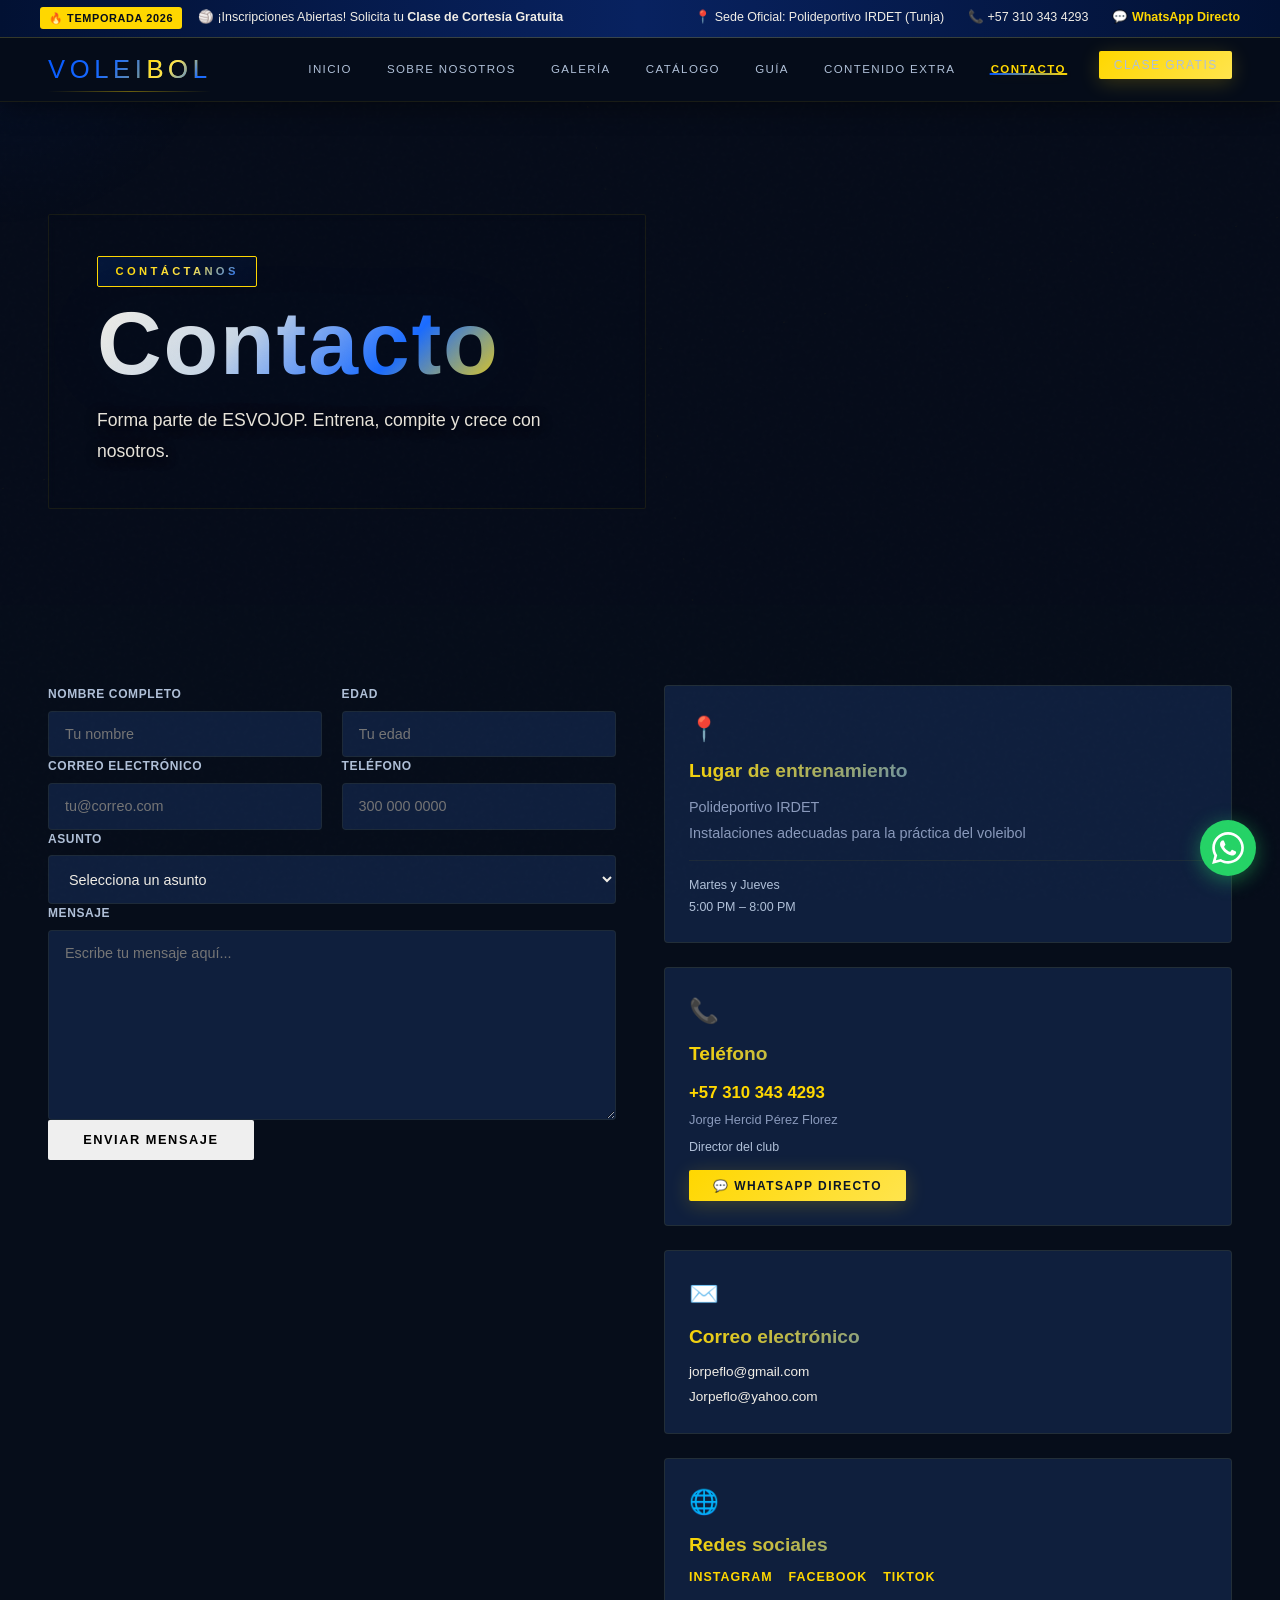
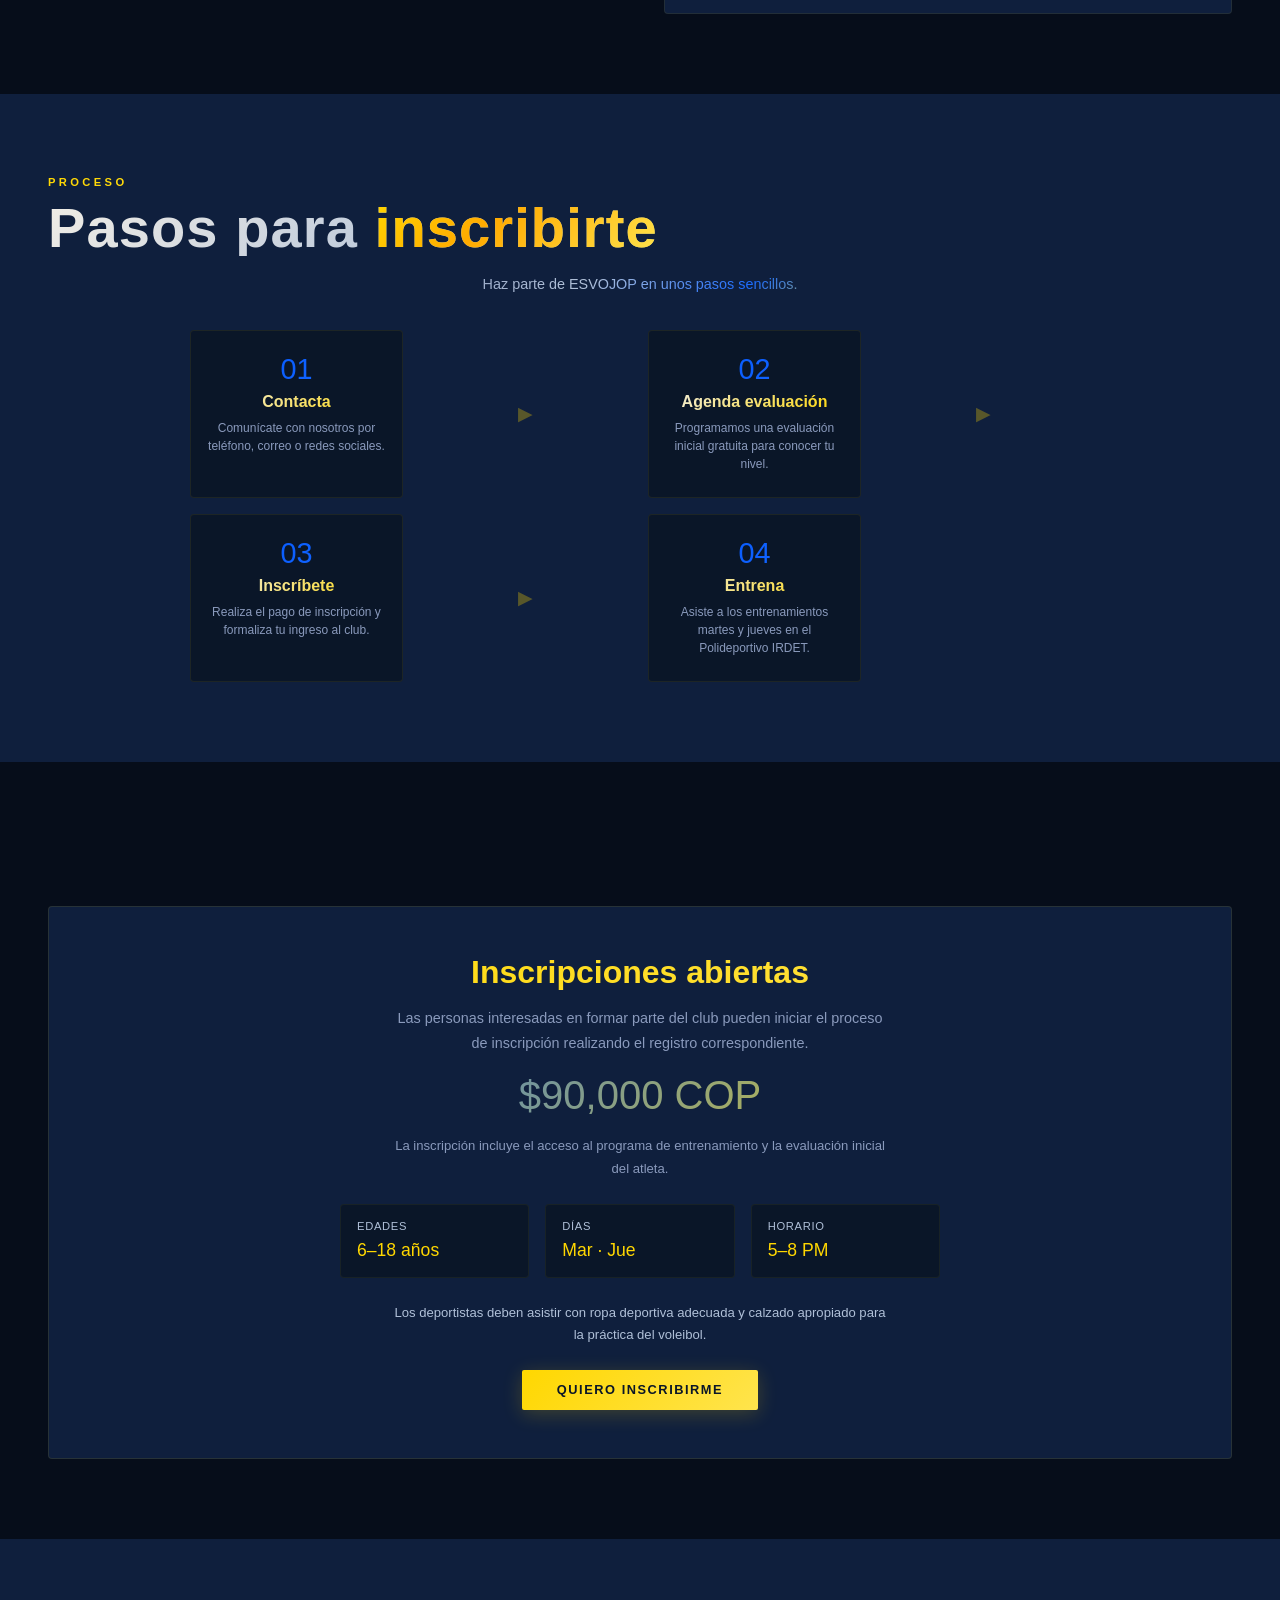
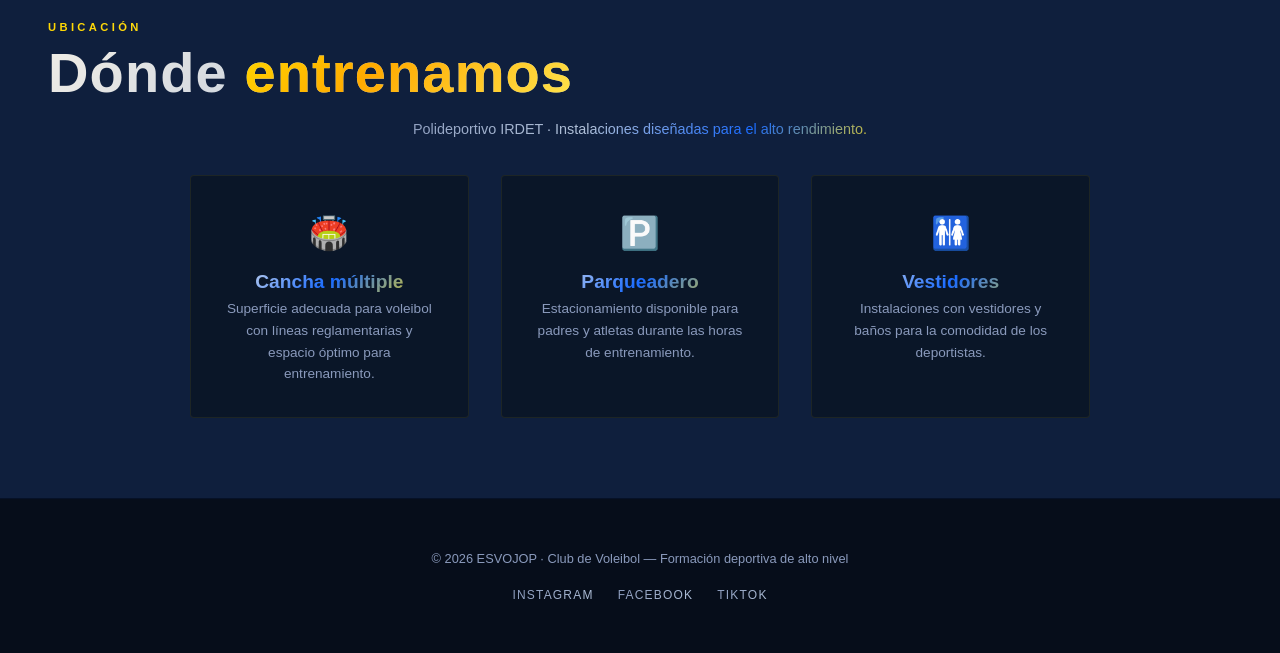
==== contacto.html @ 52ab551f "feat: Certificacion Oficial de Produccion MVP 1.0 - Rediseño Elite y Blindaje de Seguridad" ====
<!DOCTYPE html>
<html lang="es">
<head>
  <meta charset="UTF-8">
  <meta name="viewport" content="width=device-width, initial-scale=1.0">
  <title>Inscripciones y Contacto · ESVOJOP Club de Voleibol</title>
  <meta name="description" content="Inscríbete en el Club ESVOJOP. Entrenamientos martes y jueves en el Polideportivo IRDET de Tunja. Horarios, tarifas y contacto directo.">
  <meta property="og:title" content="Inscripciones y Contacto · ESVOJOP Voleibol">
  <meta property="og:description" content="Inscripción formativa de voleibol en Tunja. Comunícate al +57 310 343 4293 o envía tu mensaje.">
  <meta property="og:type" content="website">
  <link rel="icon" type="image/svg+xml" href="img/balon.svg">
  <link rel="preconnect" href="https://fonts.googleapis.com">
  <link rel="preconnect" href="https://fonts.gstatic.com" crossorigin>
  <link href="https://fonts.googleapis.com/css2?family=Bebas+Neue&family=Manrope:wght@400;600;700&display=swap" rel="stylesheet">
  <link rel="stylesheet" href="css/style.css">
  <meta http-equiv="Content-Security-Policy" content="default-src 'self'; script-src 'self' 'unsafe-inline'; style-src 'self' 'unsafe-inline' https://fonts.googleapis.com; font-src 'self' https://fonts.gstatic.com; img-src 'self' data:; connect-src 'self' https://formsubmit.co; frame-ancestors 'none'; form-action 'self' https://formsubmit.co">
  <meta name="referrer" content="strict-origin-when-cross-origin">
</head>
<body>

<div id="cursor"></div>

<!-- Top Announcement Bar & Navigation Header -->
<header class="site-header">
  <div class="top-bar">
    <div class="tb-left">
      <span class="tb-badge">🔥 Temporada 2026</span>
      <span>🏐 ¡Inscripciones Abiertas! Solicita tu <strong>Clase de Cortesía Gratuita</strong></span>
    </div>
    <div class="tb-right">
      <span>📍 Sede Oficial: Polideportivo IRDET (Tunja)</span>
      <span>📞 <a href="tel:+573103434293">+57 310 343 4293</a></span>
      <a href="https://wa.me/573103434293?text=Hola%20Profesor%20Jorge%2C%20quisiera%20solicitar%20una%20Clase%20de%20Cortes%C3%ADa%20Gratuita%20en%20ESVOJOP" target="_blank" rel="noopener noreferrer" style="color:var(--yellow);font-weight:700;">💬 WhatsApp Directo</a>
    </div>
  </div>

  <nav>
    <div class="logo">VOLEI<span>BOL</span></div>
    <button class="hamburger" aria-label="Menú" aria-expanded="false">
      <span></span><span></span><span></span>
    </button>
    <ul class="nav-links">
      <li><a href="index.html">Inicio</a></li>
      <li><a href="sobre-nosotros.html">Sobre Nosotros</a></li>
      <li><a href="galeria.html">Galería</a></li>
      <li><a href="tienda.html">Catálogo</a></li>
      <li><a href="guia.html">Guía</a></li>
      <li><a href="contenido-extra.html">Contenido Extra</a></li>
      <li><a href="contacto.html" class="active">Contacto</a></li>
      <li><a href="#form-contacto" class="btn btn-secondary btn-sm" style="margin-left:1rem;padding:0.4rem 0.9rem;font-size:0.75rem;height:auto;line-height:1.2;">Clase Gratis</a></li>
    </ul>
  </nav>
</header>

<main>
  <div class="page-header" style="background:url('img/fotos/imagines/WhatsApp%20Image%202026-04-10%20at%206.04.24%20PM.jpeg') center/cover no-repeat;text-align:left;padding-bottom:6rem;">
    <div class="page-header-overlay"></div>
    <div class="bg-lines"></div>
    <div style="position:relative;z-index:2;display:inline-block;padding:2.5rem 3rem;border:1px solid rgba(255,215,0,0.08);border-radius:2px;max-width:650px;background:rgba(6,13,26,0.3);backdrop-filter:blur(4px);">
      <div class="page-tag reveal" style="margin-left:0;border-color:var(--yellow);"><span class="txt">Contáctanos</span></div>
      <h1 class="page-title reveal" style="text-align:left;font-size:clamp(3.5rem,7vw,6rem);"><span>Contacto</span></h1>
      <p class="page-desc reveal" style="text-align:left;margin-left:0;max-width:500px;font-size:1.1rem;color:#e8e4db;-webkit-text-fill-color:#e8e4db;background:none;text-shadow:0 2px 12px rgba(0,0,0,0.6);">Forma parte de ESVOJOP. Entrena, compite y crece con nosotros.</p>
    </div>
  </div>

  <!-- Contacto directo -->
  <section>
    <div class="container">
      <div class="contact-grid">
        <div class="reveal">
          <form action="https://formsubmit.co/avimateo2@gmail.com" method="POST" id="form-contacto">
            <input type="text" name="_honey" style="display:none" tabindex="-1" autocomplete="off">
            <input type="hidden" name="_subject" value="Nuevo mensaje desde sitio web ESVOJOP">
            <div class="form-row">
              <div class="form-group">
                <label for="nombre">Nombre completo</label>
                <input type="text" name="name" id="nombre" class="form-control" placeholder="Tu nombre" required>
              </div>
              <div class="form-group">
                <label for="edad">Edad</label>
                <input type="number" name="age" id="edad" class="form-control" placeholder="Tu edad" min="5" max="99">
              </div>
            </div>
            <div class="form-row">
              <div class="form-group">
                <label for="email">Correo electrónico</label>
                <input type="email" name="email" id="email" class="form-control" placeholder="tu@correo.com" required>
              </div>
              <div class="form-group">
                <label for="telefono">Teléfono</label>
                <input type="tel" name="phone" id="telefono" class="form-control" placeholder="300 000 0000">
              </div>
            </div>
            <div class="form-group">
              <label for="asunto">Asunto</label>
              <select name="subject" id="asunto" class="form-control">
                <option value="">Selecciona un asunto</option>
                <option value="inscripcion">Inscripción al club</option>
                <option value="informacion">Información general</option>
                <option value="horarios">Horarios y entrenamientos</option>
                <option value="eventos">Eventos y torneos</option>
                <option value="otro">Otro</option>
              </select>
            </div>
            <div class="form-group">
              <label for="mensaje">Mensaje</label>
              <textarea name="message" id="mensaje" class="form-control" placeholder="Escribe tu mensaje aquí..." rows="10" required></textarea>
            </div>
            <button type="submit" class="btn btn-lg btn-dark btn-block">Enviar Mensaje</button>
          </form>
        </div>
        <div class="contact-info reveal">
          <div class="contact-card">
            <span class="icon">📍</span>
            <h4>Lugar de entrenamiento</h4>
            <p>Polideportivo IRDET<br>Instalaciones adecuadas para la práctica del voleibol</p>
            <div style="margin-top:0.8rem;padding-top:0.8rem;border-top:1px solid rgba(255,215,0,0.06);">
              <p style="font-size:0.78rem;color:var(--gray-light);">Martes y Jueves<br>5:00 PM – 8:00 PM</p>
            </div>
          </div>
          <div class="contact-card">
            <span class="icon">📞</span>
            <h4>Teléfono</h4>
            <p style="font-size:1.05rem;font-weight:700;"><a href="tel:+573103434293" style="color:var(--yellow);text-decoration:none;">+57 310 343 4293</a></p>
            <p style="font-size:0.8rem;">Jorge Hercid Pérez Florez</p>
            <p style="font-size:0.78rem;color:var(--gray-light);margin-top:0.3rem;">Director del club</p>
            <a href="https://wa.me/573103434293?text=Hola%20Profesor%20Jorge%2C%20quisiera%20informaci%C3%B3n%20sobre%20las%20inscripciones%20en%20ESVOJOP" target="_blank" rel="noopener noreferrer" class="btn btn-sm btn-secondary" style="margin-top:0.75rem;display:inline-flex;align-items:center;gap:0.4rem;font-size:0.75rem;">💬 WhatsApp Directo</a>
          </div>
          <div class="contact-card">
            <span class="icon">✉️</span>
            <h4>Correo electrónico</h4>
            <p style="font-size:0.85rem;"><a href="mailto:jorpeflo@gmail.com" style="color:var(--white);text-decoration:none;">jorpeflo@gmail.com</a></p>
            <p style="font-size:0.85rem;"><a href="mailto:Jorpeflo@yahoo.com" style="color:var(--white);text-decoration:none;">Jorpeflo@yahoo.com</a></p>
          </div>
          <div class="contact-card">
            <span class="icon">🌐</span>
            <h4>Redes sociales</h4>
            <div style="display:flex;gap:1rem;margin-top:0.5rem;flex-wrap:wrap;">
            <a href="https://wa.me/573103434293?text=Hola%2C%20quisiera%20el%20enlace%20al%20Instagram%20oficial%20de%20ESVOJOP" target="_blank" rel="noopener noreferrer" class="soc-link">Instagram</a>
            <a href="https://wa.me/573103434293?text=Hola%2C%20quisiera%20el%20enlace%20al%20Facebook%20oficial%20de%20ESVOJOP" target="_blank" rel="noopener noreferrer" class="soc-link">Facebook</a>
            <a href="https://wa.me/573103434293?text=Hola%2C%20quisiera%20el%20enlace%20al%20TikTok%20oficial%20de%20ESVOJOP" target="_blank" rel="noopener noreferrer" class="soc-link">TikTok</a>
            </div>
          </div>
        </div>
      </div>
    </div>
  </section>

  <!-- Cómo inscribirse -->
  <section class="surface-section">
    <div class="container">
      <div class="section-label reveal">Proceso</div>
      <h2 class="section-title reveal">Pasos para <span>inscribirte</span></h2>
      <p class="levels-desc reveal" style="text-align:center;margin:0 auto 0.5rem;">Haz parte de ESVOJOP en unos pasos sencillos.</p>
      <div class="steps-grid reveal">
        <div class="step-card">
          <div class="s-num">01</div>
          <h4>Contacta</h4>
          <p>Comunícate con nosotros por teléfono, correo o redes sociales.</p>
        </div>
        <div class="step-arrow">▶</div>
        <div class="step-card">
          <div class="s-num">02</div>
          <h4>Agenda evaluación</h4>
          <p>Programamos una evaluación inicial gratuita para conocer tu nivel.</p>
        </div>
        <div class="step-arrow">▶</div>
        <div class="step-card">
          <div class="s-num">03</div>
          <h4>Inscríbete</h4>
          <p>Realiza el pago de inscripción y formaliza tu ingreso al club.</p>
        </div>
        <div class="step-arrow">▶</div>
        <div class="step-card">
          <div class="s-num">04</div>
          <h4>Entrena</h4>
          <p>Asiste a los entrenamientos martes y jueves en el Polideportivo IRDET.</p>
        </div>
      </div>
    </div>
  </section>

  <!-- Inscripciones -->
  <section>
    <div class="container">
      <div class="inscripcion-box reveal">
        <h3>Inscripciones abiertas</h3>
        <p>Las personas interesadas en formar parte del club pueden iniciar el proceso de inscripción realizando el registro correspondiente.</p>
        <div class="price">$90,000 COP</div>
        <p style="font-size:0.82rem;">La inscripción incluye el acceso al programa de entrenamiento y la evaluación inicial del atleta.</p>
        <div style="display:grid;grid-template-columns:repeat(3,1fr);gap:1rem;max-width:600px;margin:1.5rem auto 0;text-align:left;">
          <div style="background:var(--bg-alt);padding:0.8rem 1rem;border-radius:var(--radius);border:1px solid rgba(255,215,0,0.06);">
            <div style="font-size:0.7rem;color:var(--gray-light);text-transform:uppercase;letter-spacing:0.06em;">Edades</div>
            <div style="font-family:var(--font-display);font-size:1.1rem;color:var(--yellow);">6–18 años</div>
          </div>
          <div style="background:var(--bg-alt);padding:0.8rem 1rem;border-radius:var(--radius);border:1px solid rgba(255,215,0,0.06);">
            <div style="font-size:0.7rem;color:var(--gray-light);text-transform:uppercase;letter-spacing:0.06em;">Días</div>
            <div style="font-family:var(--font-display);font-size:1.1rem;color:var(--yellow);">Mar · Jue</div>
          </div>
          <div style="background:var(--bg-alt);padding:0.8rem 1rem;border-radius:var(--radius);border:1px solid rgba(255,215,0,0.06);">
            <div style="font-size:0.7rem;color:var(--gray-light);text-transform:uppercase;letter-spacing:0.06em;">Horario</div>
            <div style="font-family:var(--font-display);font-size:1.1rem;color:var(--yellow);">5–8 PM</div>
          </div>
        </div>
        <p style="margin-top:1.5rem;font-size:0.82rem;color:var(--gray-light);">Los deportistas deben asistir con ropa deportiva adecuada y calzado apropiado para la práctica del voleibol.</p>
        <a href="#form-contacto" style="margin-top:1.5rem;" class="btn btn-secondary">Quiero inscribirme</a>
      </div>
    </div>
  </section>

  <!-- Ubicación -->
  <section class="surface-section">
    <div class="container">
      <div class="section-label reveal">Ubicación</div>
      <h2 class="section-title reveal">Dónde <span>entrenamos</span></h2>
      <p class="levels-desc reveal" style="text-align:center;margin:0 auto 2rem;">Polideportivo IRDET · Instalaciones diseñadas para el alto rendimiento.</p>
      <div class="grid-3 reveal" style="max-width:900px;margin:0 auto;">
        <div class="loc-card">
          <span class="loc-icon">🏟️</span>
          <h4>Cancha múltiple</h4>
          <p>Superficie adecuada para voleibol con líneas reglamentarias y espacio óptimo para entrenamiento.</p>
        </div>
        <div class="loc-card">
          <span class="loc-icon">🅿️</span>
          <h4>Parqueadero</h4>
          <p>Estacionamiento disponible para padres y atletas durante las horas de entrenamiento.</p>
        </div>
        <div class="loc-card">
          <span class="loc-icon">🚻</span>
          <h4>Vestidores</h4>
          <p>Instalaciones con vestidores y baños para la comodidad de los deportistas.</p>
        </div>
      </div>
    </div>
  </section>
</main>

<footer>
  <p>© 2026 ESVOJOP · Club de Voleibol &mdash; Formación deportiva de alto nivel</p>
  <div class="social">
    <a href="https://wa.me/573103434293?text=Hola%2C%20quisiera%20el%20enlace%20al%20Instagram%20oficial%20de%20ESVOJOP" target="_blank" rel="noopener noreferrer" aria-label="Instagram">Instagram</a>
    <a href="https://wa.me/573103434293?text=Hola%2C%20quisiera%20el%20enlace%20al%20Facebook%20oficial%20de%20ESVOJOP" target="_blank" rel="noopener noreferrer" aria-label="Facebook">Facebook</a>
    <a href="https://wa.me/573103434293?text=Hola%2C%20quisiera%20el%20enlace%20al%20TikTok%20oficial%20de%20ESVOJOP" target="_blank" rel="noopener noreferrer" aria-label="TikTok">TikTok</a>
  </div>
</footer>

<a href="https://wa.me/573103434293?text=Hola%20Profesor%20Jorge%2C%20quisiera%20informaci%C3%B3n%20sobre%20el%20Club%20ESVOJOP" class="btn-whatsapp-float" target="_blank" rel="noopener noreferrer" aria-label="Contactar por WhatsApp">
  <svg viewBox="0 0 24 24" aria-hidden="true"><path d="M.057 24l1.687-6.163c-1.041-1.804-1.588-3.849-1.587-5.946.003-6.556 5.338-11.891 11.893-11.891 3.181.001 6.167 1.24 8.413 3.488 2.245 2.248 3.481 5.236 3.48 8.414-.003 6.557-5.338 11.892-11.893 11.892-1.99-.001-3.951-.5-5.688-1.448l-6.305 1.654zm6.597-3.807c1.676.995 3.276 1.591 5.392 1.592 5.448 0 9.886-4.434 9.889-9.885.002-5.462-4.415-9.89-9.881-9.892-5.452 0-9.887 4.434-9.889 9.884-.001 2.225.651 3.891 1.746 5.634l-.999 3.648 3.742-.981zm11.387-5.464c-.074-.124-.272-.198-.57-.347-.297-.149-1.758-.868-2.031-.967-.272-.099-.47-.149-.669.149-.198.297-.768.967-.941 1.165-.173.198-.347.223-.644.074-.297-.149-1.255-.462-2.39-1.475-.883-.788-1.48-1.761-1.653-2.059-.173-.297-.018-.458.13-.606.134-.133.297-.347.446-.521.151-.172.2-.296.3-.495.099-.198.05-.372-.025-.521-.075-.148-.669-1.611-.916-2.206-.242-.579-.487-.501-.669-.51l-.57-.01c-.198 0-.52.074-.792.372s-1.04 1.016-1.04 2.479 1.065 2.876 1.213 3.074c.149.198 2.095 3.2 5.076 4.487.709.306 1.263.489 1.694.626.712.226 1.36.194 1.872.118.571-.085 1.758-.719 2.006-1.413.248-.695.248-1.29.173-1.414z"/></svg>
</a>

<script src="js/main.js"></script>
<script src="js/modules/contacto.js"></script>
</body>
</html>
---- css/style.css ----
/* ═══════════════════════════════════════════
   VOLEIBOL · PASIÓN EN LA RED
   Style - Blue & Yellow
   ═══════════════════════════════════════════ */

/* ── Reset & Variables ── */
*, *::before, *::after { margin: 0; padding: 0; box-sizing: border-box; }

:root {
  --bg: #060d1a;
  --bg-alt: #0a1628;
  --surface: #0f1f3d;
  --surface-2: #142952;
  --blue: #0055ff;
  --blue-dark: #0033aa;
  --blue-glow: rgba(0, 85, 255, 0.15);
  --blue-bright: #1a6bff;
  --yellow: #ffd700;
  --yellow-bright: #ffe44d;
  --yellow-glow: rgba(255, 215, 0, 0.2);
  --white: #f0ede6;
  --gray: #8a9abc;
  --gray-light: #b0c0d8;
  --font-display: 'Bebas Neue', sans-serif;
  --font-body: 'Manrope', sans-serif;
  --radius: 4px;
  --transition: 0.3s ease;
}

html { scroll-behavior: smooth; }

img { max-width: 100%; height: auto; display: block; }

body {
  font-family: var(--font-body);
  background: var(--bg);
  color: var(--white);
  overflow-x: hidden;
  line-height: 1.6;
  min-height: 100vh;
  display: flex;
  flex-direction: column;
  font-size: 1.1rem;
}

p { line-height: 1.8; color: var(--gray); }

/* ── Text Blend Utilities ── */
.txt-gradient-blue-yellow {
  background: linear-gradient(135deg, var(--blue-bright), #3a8bff 30%, var(--yellow) 70%, var(--yellow-bright));
  -webkit-background-clip: text;
  -webkit-text-fill-color: transparent;
  background-clip: text;
}

.txt-gradient-yellow-blue {
  background: linear-gradient(135deg, var(--yellow), var(--yellow-bright) 30%, var(--blue-bright) 70%, var(--blue));
  -webkit-background-clip: text;
  -webkit-text-fill-color: transparent;
  background-clip: text;
}

.txt-gradient-blue {
  background: linear-gradient(135deg, var(--blue), var(--blue-bright));
  -webkit-background-clip: text;
  -webkit-text-fill-color: transparent;
  background-clip: text;
}

.txt-gradient-yellow {
  background: linear-gradient(135deg, var(--yellow), var(--yellow-bright));
  -webkit-background-clip: text;
  -webkit-text-fill-color: transparent;
  background-clip: text;
}

.txt-glow-yellow {
  text-shadow: 0 0 20px rgba(255, 215, 0, 0.15), 0 0 40px rgba(255, 215, 0, 0.05);
}

.txt-glow-blue {
  text-shadow: 0 0 20px rgba(0, 85, 255, 0.15), 0 0 40px rgba(0, 85, 255, 0.05);
}

.txt-blend {
  mix-blend-mode: difference;
}

::selection {
  background: var(--yellow);
  color: var(--bg);
}

/* ── Grain Texture ── */
body::before {
  content: '';
  position: fixed; inset: 0; z-index: 999;
  pointer-events: none;
  opacity: 0.025;
  background-image: url("data:image/svg+xml,%3Csvg viewBox='0 0 256 256' xmlns='http://www.w3.org/2000/svg'%3E%3Cfilter id='n'%3E%3CfeTurbulence type='fractalNoise' baseFrequency='.8' numOctaves='5' stitchTiles='stitch'/%3E%3C/filter%3E%3Crect width='100%25' height='100%25' filter='url(%23n)' opacity='.5'/%3E%3C/svg%3E");
}

/* ── Cursor Glow ── */
#cursor {
  position: fixed; pointer-events: none; z-index: 998;
  width: 500px; height: 500px; border-radius: 50%;
  background: radial-gradient(circle, rgba(0, 85, 255, 0.06) 0%, transparent 65%);
  transform: translate(-50%, -50%);
  transition: left 0.08s ease, top 0.08s ease;
}

@media (max-width: 768px) {
  #cursor { display: none; }
}

/* ── Site Header & Navigation ── */
.site-header {
  position: sticky; top: 0; left: 0; right: 0; z-index: 1000;
  box-shadow: 0 4px 25px rgba(0, 0, 0, 0.45);
}

nav {
  position: relative;
  padding: 0 3rem;
  display: flex; justify-content: space-between; align-items: center;
  background: rgba(6, 13, 26, 0.96);
  backdrop-filter: blur(16px);
  border-bottom: 1px solid rgba(255, 215, 0, 0.08);
  height: 64px;
}

nav .logo {
  font-family: var(--font-display);
  font-size: 1.6rem; letter-spacing: 0.18em;
  background: linear-gradient(135deg, var(--blue), var(--blue-bright) 25%, var(--yellow) 65%, var(--yellow-bright));
  background-size: 150% 150%;
  -webkit-background-clip: text;
  -webkit-text-fill-color: transparent;
  background-clip: text;
  animation: logoShimmer 4s ease-in-out infinite;
  position: relative;
}

nav .logo::after {
  content: '';
  position: absolute; bottom: -2px; left: 0; right: 0;
  height: 1px;
  background: linear-gradient(90deg, transparent, var(--yellow), transparent);
  opacity: 0.4;
}

nav .logo span {
  background: linear-gradient(135deg, var(--yellow), var(--yellow-bright) 40%, var(--blue-bright) 80%);
  -webkit-background-clip: text;
  -webkit-text-fill-color: transparent;
  background-clip: text;
}

@keyframes logoShimmer {
  0%, 100% { background-position: 0% 50%; }
  50% { background-position: 100% 50%; }
}

nav .nav-links {
  display: flex; gap: 0; list-style: none; align-items: center;
  height: 100%;
}

nav .nav-links a {
  color: var(--gray-light); text-decoration: none; font-size: 0.72rem;
  font-weight: 500; letter-spacing: 0.12em; text-transform: uppercase;
  padding: 0 1.1rem; height: 64px; line-height: 64px;
  transition: all 0.25s ease; position: relative;
}

nav .nav-links a::before {
  content: '';
  position: absolute; bottom: 0; left: 50%; transform: translateX(-50%);
  width: 0; height: 2px;
  background: linear-gradient(90deg, var(--blue), var(--yellow));
  transition: width 0.3s ease;
  border-radius: 1px;
  box-shadow: 0 0 12px rgba(255, 215, 0, 0.1);
}

nav .nav-links a::after {
  content: '';
  position: absolute; inset: 0.5rem 0.5rem; border-radius: var(--radius);
  opacity: 0; transition: opacity 0.25s ease; z-index: -1;
}

nav .nav-links a:hover {
  color: var(--white);
}

nav .nav-links a:hover::before {
  width: 60%;
}

nav .nav-links a:hover::after {
  background: rgba(255, 255, 255, 0.03);
  opacity: 1;
}

nav .nav-links a.active {
  color: var(--yellow);
  font-weight: 600;
}

nav .nav-links a.active::before {
  width: 70%;
}

nav .nav-links a.active::after {
  background: rgba(255, 215, 0, 0.03);
  opacity: 1;
}

/* ── Hamburger ── */
.hamburger {
  display: none; flex-direction: column; gap: 5px;
  cursor: pointer; background: none; border: none; padding: 4px;
}

.hamburger span {
  display: block; width: 24px; height: 2px;
  background: var(--white); transition: all var(--transition);
  border-radius: 1px;
}

.hamburger.open span:nth-child(1) { transform: translateY(7px) rotate(45deg); background: var(--yellow); }
.hamburger.open span:nth-child(2) { opacity: 0; }
.hamburger.open span:nth-child(3) { transform: translateY(-7px) rotate(-45deg); background: var(--yellow); }

/* ── Main ── */
main { flex: 1; padding-top: 0; }

/* ── Page Header ── */
.page-header {
  padding: 7rem 3rem 3rem; text-align: center;
  position: relative; overflow: hidden;
  background:
    radial-gradient(ellipse 100% 50% at 50% 0%, rgba(0, 85, 255, 0.08) 0%, transparent 70%),
    radial-gradient(ellipse 60% 80% at 20% 100%, rgba(255, 215, 0, 0.04) 0%, transparent 60%);
}

.page-header .bg-lines {
  position: absolute; inset: 0; overflow: hidden; z-index: 0;
}

.page-header .bg-lines::before {
  content: ''; position: absolute;
  top: 50%; left: 50%; width: 200%; height: 1px;
  background: repeating-linear-gradient(90deg, transparent, transparent 40px, rgba(255,215,0,0.03) 40px, rgba(255,215,0,0.03) 42px);
  transform: translate(-50%, -50%) rotate(-12deg);
}

.page-header .bg-lines::after {
  content: ''; position: absolute;
  top: 50%; left: 50%; height: 200%; width: 1px;
  background: repeating-linear-gradient(0deg, transparent, transparent 40px, rgba(255,215,0,0.03) 40px, rgba(255,215,0,0.03) 42px);
  transform: translate(-50%, -50%) rotate(-12deg);
}

.page-header > * { position: relative; z-index: 1; }

.page-header-overlay {
  position: absolute; inset: 0; z-index: 0;
  background: rgba(6, 13, 26, 0.35);
}

.page-tag {
  display: inline-block; font-size: 0.7rem; font-weight: 700; letter-spacing: 0.3em;
  text-transform: uppercase; margin-bottom: 0.75rem;
  padding: 0.35rem 1.1rem;
  background: linear-gradient(135deg, rgba(0,85,255,0.15), rgba(0,85,255,0.05));
  border: 1px solid rgba(255, 215, 0, 0.2);
  border-radius: 2px;
}

.page-tag .txt {
  background: linear-gradient(135deg, var(--yellow), var(--yellow-bright) 60%, var(--blue-bright));
  -webkit-background-clip: text;
  -webkit-text-fill-color: transparent;
  background-clip: text;
}

.page-title {
  font-family: var(--font-display);
  font-size: clamp(3rem, 6vw, 5.5rem);
  letter-spacing: 0.02em; line-height: 1;
  background: linear-gradient(135deg, var(--white), #c8d6e5 30%, var(--blue-bright) 60%, var(--yellow) 85%, var(--yellow-bright));
  -webkit-background-clip: text;
  -webkit-text-fill-color: transparent;
  background-clip: text;
  filter: drop-shadow(0 0 40px rgba(0, 85, 255, 0.06));
}

.page-title .blue-only {
  background: linear-gradient(135deg, var(--blue), var(--blue-bright));
  -webkit-background-clip: text;
  -webkit-text-fill-color: transparent;
  background-clip: text;
}

.page-title .yellow-only {
  background: linear-gradient(135deg, var(--yellow), var(--yellow-bright));
  -webkit-background-clip: text;
  -webkit-text-fill-color: transparent;
  background-clip: text;
}

.page-desc {
  max-width: 580px; margin: 1rem auto 0;
  font-size: 0.95rem;
  background: linear-gradient(135deg, var(--gray), var(--gray-light) 40%, var(--blue-bright) 70%, var(--yellow));
  -webkit-background-clip: text;
  -webkit-text-fill-color: transparent;
  background-clip: text;
}

/* ── Sections ── */
section { padding: 5rem 3rem; position: relative; }

.section-label {
  font-size: 0.7rem; font-weight: 700; letter-spacing: 0.3em; text-transform: uppercase;
  margin-bottom: 0.5rem;
  background: linear-gradient(135deg, var(--yellow), var(--yellow-bright) 50%, var(--blue-bright));
  -webkit-background-clip: text;
  -webkit-text-fill-color: transparent;
  background-clip: text;
}

.section-title {
  font-family: var(--font-display);
  font-size: clamp(2.2rem, 4.5vw, 3.5rem);
  letter-spacing: 0.02em; line-height: 1;
  margin-bottom: 1rem;
  background: linear-gradient(135deg, var(--white), var(--gray-light) 40%, var(--yellow) 70%, var(--yellow-bright));
  -webkit-background-clip: text;
  -webkit-text-fill-color: transparent;
  background-clip: text;
}

.section-title span {
  background: linear-gradient(135deg, var(--yellow), #ffaa00 40%, var(--yellow-bright));
  -webkit-background-clip: text;
  -webkit-text-fill-color: transparent;
  background-clip: text;
}

.container { max-width: 1200px; margin: 0 auto; }

.surface-section { background: var(--surface); }

/* ── Buttons ── */
.btn {
  display: inline-block; padding: 0.85rem 2.2rem; font-family: var(--font-body);
  font-weight: 700; font-size: 0.8rem; text-transform: uppercase; letter-spacing: 0.12em;
  text-decoration: none; border: none; cursor: pointer;
  transition: all var(--transition); border-radius: 2px;
  line-height: 1; position: relative; overflow: hidden;
}

.btn-primary {
  background: linear-gradient(135deg, var(--blue), var(--blue-bright));
  color: #fff;
  box-shadow: 0 4px 20px rgba(0, 85, 255, 0.25);
}

.btn-primary:hover {
  transform: translateY(-3px);
  box-shadow: 0 8px 35px rgba(0, 85, 255, 0.4);
}

.btn-secondary {
  background: linear-gradient(135deg, var(--yellow), var(--yellow-bright));
  color: #0a1628;
  box-shadow: 0 4px 20px rgba(255, 215, 0, 0.2);
}

.btn-secondary:hover {
  transform: translateY(-3px);
  box-shadow: 0 8px 35px rgba(255, 215, 0, 0.35);
}

.btn-outline {
  background: transparent; color: var(--white);
  border: 2px solid var(--yellow);
  position: relative;
  box-shadow: 0 0 20px rgba(255,215,0,0.08), inset 0 0 20px rgba(255,215,0,0.03);
}

.btn-outline:hover {
  border-color: var(--yellow-bright);
  transform: translateY(-3px);
  background: linear-gradient(135deg, rgba(0,85,255,0.1), rgba(255,215,0,0.05));
  color: var(--yellow-bright);
  -webkit-text-fill-color: var(--yellow-bright);
  box-shadow: 0 8px 35px rgba(255,215,0,0.25), 0 0 40px rgba(255,215,0,0.1);
}

.btn-sm { padding: 0.6rem 1.5rem; font-size: 0.7rem; }

/* ── Cards ── */
.card {
  background: var(--surface); border-radius: var(--radius);
  border: 1px solid rgba(255, 215, 0, 0.08);
  transition: all 0.4s;
  overflow: hidden;
}

.card:hover {
  transform: translateY(-5px);
  border-color: var(--yellow);
  box-shadow: 0 15px 45px rgba(0, 0, 0, 0.4), 0 0 20px rgba(255, 215, 0, 0.05);
}

/* ── Grid Helpers ── */
.grid-2 { display: grid; grid-template-columns: repeat(auto-fit, minmax(300px, 1fr)); gap: 2rem; }
.grid-3 { display: grid; grid-template-columns: repeat(auto-fit, minmax(260px, 1fr)); gap: 2rem; }
.grid-4 { display: grid; grid-template-columns: repeat(auto-fit, minmax(220px, 1fr)); gap: 2rem; }

/* ═══════════════════════════════════════════
   HERO
   ═══════════════════════════════════════════ */
.hero {
  min-height: 100vh; display: flex; align-items: center; position: relative;
  padding: 8rem 3rem 4rem; overflow: hidden;
}

.hero-bg {
  position: absolute; inset: 0; z-index: 0;
  background:
    radial-gradient(ellipse 80% 60% at 70% 40%, rgba(0, 85, 255, 0.12) 0%, transparent 70%),
    radial-gradient(ellipse 50% 70% at 20% 80%, rgba(255, 215, 0, 0.06) 0%, transparent 60%),
    radial-gradient(ellipse 60% 60% at 90% 80%, rgba(0, 85, 255, 0.05) 0%, transparent 50%);
}

.hero .court-lines {
  position: absolute; inset: 0; z-index: 0; overflow: hidden;
}

.hero .court-lines::before {
  content: ''; position: absolute;
  top: 50%; left: 50%; width: 200%; height: 2px;
  background: repeating-linear-gradient(90deg, transparent, transparent 50px, rgba(255,215,0,0.03) 50px, rgba(255,215,0,0.03) 52px);
  transform: translate(-50%, -50%) rotate(-18deg);
}

.hero .court-lines::after {
  content: ''; position: absolute;
  top: 50%; left: 50%; height: 200%; width: 2px;
  background: repeating-linear-gradient(0deg, transparent, transparent 50px, rgba(255,215,0,0.03) 50px, rgba(255,215,0,0.03) 52px);
  transform: translate(-50%, -50%) rotate(-18deg);
}

.hero-content {
  position: relative; z-index: 1; max-width: 750px;
  width: 100%; text-align: left;
  margin-left: 0; margin-right: auto; padding-left: 2rem;
}

.hero-content h1,
.hero-content p { text-align: left; margin-left: 0; }

.hero-tag {
  display: inline-block; font-size: 0.75rem; font-weight: 700; letter-spacing: 0.25em;
  text-transform: uppercase; margin-bottom: 1.2rem;
  padding: 0.4rem 1.2rem;
  background: linear-gradient(135deg, rgba(0,85,255,0.12), rgba(0,85,255,0.04));
  border: 1px solid rgba(255, 215, 0, 0.2);
}

.hero-tag .txt {
  color: var(--yellow);
  background: none;
  -webkit-text-fill-color: var(--yellow);
}

.hero h1 {
  font-family: var(--font-display);
  font-size: clamp(3rem, 10vw, 6rem);
  line-height: 1; letter-spacing: 0.02em;
}

@keyframes shimmerText {
  0%, 100% { background-position: 0% 50%; }
  50% { background-position: 100% 50%; }
}

.hero h1 .outline {
  color: #fff;
  -webkit-text-fill-color: transparent;
  -webkit-text-stroke: 2px rgba(255, 255, 255, 0.95);
  text-stroke: 2px rgba(255, 255, 255, 0.95);
  filter: drop-shadow(0 4px 30px rgba(0,0,0,0.7)) drop-shadow(0 0 50px rgba(0, 0, 0, 0.4));
}

.hero h1 .highlight {
  color: var(--yellow);
  -webkit-text-fill-color: var(--yellow);
  background: none;
  filter: drop-shadow(0 4px 30px rgba(0,0,0,0.7)) drop-shadow(0 0 50px rgba(0, 0, 0, 0.4));
}

.hero h1 .blue-accent {
  color: #fff;
  -webkit-text-fill-color: #fff;
  background: none;
  filter: drop-shadow(0 4px 30px rgba(0,0,0,0.7)) drop-shadow(0 0 50px rgba(0, 0, 0, 0.4));
}

.hero p {
  font-size: 1.2rem; color: #4169E1;
  -webkit-text-fill-color: #4169E1;
  background: none;
  max-width: 600px; margin: 1.2rem 0 2.5rem;
  line-height: 1.8;
  text-shadow: 0 2px 25px rgba(0,0,0,0.9), 0 0 50px rgba(0,0,0,0.4);
}

.hero-actions { display: flex; gap: 1rem; flex-wrap: wrap; justify-content: flex-start; }

.hero::before {
  content: ''; position: absolute; inset: 0; z-index: 0;
  background: url('../img/fotos/imagines/WhatsApp%20Image%202026-04-10%20at%206.04.26%20PM%20(2).jpeg') center/cover no-repeat;
  filter: contrast(1.2) saturate(1.15) brightness(1.08);
}
.hero::after {
  content: ''; position: absolute; inset: 0; z-index: 1;
  background: linear-gradient(135deg, rgba(6,13,26,0.7), rgba(0,0,0,0.25) 50%, rgba(6,13,26,0.6));
}
.hero > * { position: relative; z-index: 2; }

/* ═══════════════════════════════════════════
   POSITIONS
   ═══════════════════════════════════════════ */
.pos-card { padding: 2.5rem 2rem; position: relative; }

.pos-card .num {
  font-family: var(--font-display); font-size: 4.5rem; line-height: 1;
  color: rgba(0, 85, 255, 0.08); position: absolute; top: 0.3rem; right: 1rem;
}

.pos-card h3 {
  font-family: var(--font-display); font-size: 1.6rem; letter-spacing: 0.03em;
  margin-bottom: 0.75rem;
  background: linear-gradient(135deg, var(--white), var(--blue-bright) 50%, var(--yellow) 85%);
  -webkit-background-clip: text;
  -webkit-text-fill-color: transparent;
  background-clip: text;
  transition: all var(--transition);
}

.pos-card:hover h3 {
  background: linear-gradient(135deg, var(--yellow), var(--yellow-bright) 40%, var(--blue-bright) 80%);
  -webkit-background-clip: text;
  -webkit-text-fill-color: transparent;
  background-clip: text;
}

.pos-card p { font-size: 0.9rem; color: var(--gray); line-height: 1.7; transition: color var(--transition); }
.pos-card:hover p { color: var(--gray-light); }

.pos-card .icon {
  font-size: 2.2rem; margin-bottom: 1rem; display: block;
  transition: transform var(--transition);
}

.pos-card:hover .icon { transform: scale(1.15); }

/* ═══════════════════════════════════════════
   LEVELS (Niveles de Juego)
   ═══════════════════════════════════════════ */
.levels-desc {
  max-width: 520px; margin: -0.5rem 0 2.5rem; font-size: 0.9rem;
  background: linear-gradient(135deg, var(--gray), var(--gray-light) 40%, var(--blue-bright) 70%, var(--yellow));
  -webkit-background-clip: text;
  -webkit-text-fill-color: transparent;
  background-clip: text;
}

.levels-grid {
  display: flex; align-items: center; gap: 0.5rem;
  justify-content: center; flex-wrap: wrap;
}

.level-card {
  background: var(--bg-alt); padding: 2rem; border-radius: var(--radius);
  border: 1px solid rgba(255, 215, 0, 0.12);
  flex: 1; min-width: 260px; max-width: 340px;
  transition: all 0.4s; position: relative;
  box-shadow: 0 0 15px rgba(255, 215, 0, 0.02);
}

.level-card:hover {
  transform: translateY(-6px);
  border-color: var(--yellow);
  box-shadow: 0 15px 45px rgba(0, 0, 0, 0.3), 0 0 20px rgba(255, 215, 0, 0.06);
}

.level-badge {
  display: inline-block; font-size: 0.6rem; font-weight: 800;
  letter-spacing: 0.15em; text-transform: uppercase;
  padding: 0.3rem 0.9rem; border-radius: 2px; margin-bottom: 1rem;
}

.level-inicial {
  background: linear-gradient(135deg, #1a6bff33, #0055ff22);
  border: 1px solid rgba(255, 215, 0, 0.15);
  color: var(--blue-bright);
}

.level-avanzado {
  background: linear-gradient(135deg, #ffd70033, #ffaa0022);
  border: 1px solid rgba(255, 215, 0, 0.25);
  color: var(--yellow);
}

.level-profesional {
  background: linear-gradient(135deg, #ff6b0033, #ff3d0022);
  border: 1px solid rgba(255, 215, 0, 0.15);
  color: #ff6b00;
}

.level-icon { font-size: 2.5rem; margin-bottom: 0.5rem; }

.level-card h3 {
  font-family: var(--font-display); font-size: 1.5rem; margin-bottom: 0.5rem;
  background: linear-gradient(135deg, var(--white), var(--blue-bright) 50%, var(--yellow) 80%);
  -webkit-background-clip: text;
  -webkit-text-fill-color: transparent;
  background-clip: text;
}

/* Skill list */
.level-card ul { list-style: none; display: flex; flex-direction: column; gap: 0.6rem; }

.level-card ul li {
  font-size: 0.82rem; color: var(--gray); line-height: 1.5;
  display: flex; gap: 0.6rem; align-items: flex-start;
  padding: 0.4rem 0.5rem; border-radius: var(--radius);
  transition: background var(--transition);
}

.level-card ul li:hover {
  background: rgba(0, 85, 255, 0.04);
}

.level-card ul li .skill-icon {
  flex-shrink: 0; font-size: 0.9rem; line-height: 1.5;
  opacity: 0.7; transition: opacity var(--transition);
}

.level-card ul li:hover .skill-icon { opacity: 1; }

.level-card ul li strong {
  color: var(--white); font-weight: 600;
}

.level-progress {
  margin-top: 1.2rem; display: flex; align-items: center; gap: 0.8rem;
}

.level-progress .progress-track {
  flex: 1; height: 4px; background: rgba(255, 255, 255, 0.04);
  border-radius: 2px; overflow: hidden;
}

.level-progress .progress-bar {
  height: 100%; border-radius: 2px;
  background: linear-gradient(90deg, var(--blue), var(--blue-bright) 40%, var(--yellow) 80%, var(--yellow-bright));
  transition: width 0.6s ease;
  position: relative;
}

.level-progress .progress-bar::after {
  content: ''; position: absolute; right: 0; top: 50%; transform: translateY(-50%);
  width: 8px; height: 8px; border-radius: 50%;
  background: var(--yellow); box-shadow: 0 0 10px var(--yellow-glow);
}

.progress-label {
  font-size: 0.65rem; text-transform: uppercase; letter-spacing: 0.08em;
  white-space: nowrap;
  background: linear-gradient(135deg, var(--blue-bright), var(--yellow));
  -webkit-background-clip: text;
  -webkit-text-fill-color: transparent;
  background-clip: text;
}

.level-arrow {
  font-size: 1.8rem; opacity: 0.25; flex-shrink: 0;
  filter: grayscale(1) brightness(1.5);
  transition: opacity var(--transition);
}

.level-arrow:hover { opacity: 0.5; }

@media (max-width: 900px) {
  .levels-grid { flex-direction: column; }
  .level-arrow { transform: rotate(90deg); }
  .level-card { max-width: 100%; }
  .progress-label { white-space: normal; }
}

/* ═══════════════════════════════════════════
   PROGRAMA (6 pilares)
   ═══════════════════════════════════════════ */
.prog-grid {
  display: grid;
  grid-template-columns: repeat(3, 1fr);
  gap: 1.2rem;
  max-width: 900px;
  margin: 0 auto;
}

.prog-item {
  background: var(--bg-alt);
  padding: 1.8rem 1.5rem;
  border-radius: var(--radius);
  border: 1px solid rgba(255, 215, 0, 0.08);
  text-align: center;
  transition: all 0.4s;
  position: relative;
}

.prog-item:hover {
  transform: translateY(-4px);
  border-color: var(--yellow);
  box-shadow: 0 10px 30px rgba(0, 0, 0, 0.3), 0 0 15px rgba(255, 215, 0, 0.04);
}

.p-icon { font-size: 2rem; margin-bottom: 0.6rem; display: block; }

.prog-item h4 {
  font-family: var(--font-display);
  font-size: 1.2rem; letter-spacing: 0.03em; margin-bottom: 0.4rem;
  background: linear-gradient(135deg, var(--white), var(--blue-bright) 50%, var(--yellow) 85%);
  -webkit-background-clip: text;
  -webkit-text-fill-color: transparent;
  background-clip: text;
}

.prog-item p { font-size: 0.82rem; color: var(--gray); line-height: 1.6; }

@media (max-width: 768px) {
  .prog-grid { grid-template-columns: repeat(2, 1fr); }
}

@media (max-width: 480px) {
  .prog-grid { grid-template-columns: 1fr; }
}

/* ═══════════════════════════════════════════
   BENEFICIOS
   ═══════════════════════════════════════════ */
.bene-grid {
  display: grid;
  grid-template-columns: repeat(2, 1fr);
  gap: 1.2rem;
  max-width: 800px;
  margin: 0 auto;
}

.bene-item {
  display: flex; gap: 1rem; align-items: flex-start;
  background: var(--bg-alt);
  padding: 1.5rem;
  border-radius: var(--radius);
  border: 1px solid rgba(255, 215, 0, 0.08);
  transition: all 0.4s;
  position: relative;
}

.bene-item:hover {
  transform: translateY(-3px);
  border-color: var(--yellow);
  box-shadow: 0 8px 25px rgba(0, 0, 0, 0.3);
}

.b-icon { font-size: 1.8rem; flex-shrink: 0; line-height: 1; }

.bene-item h4 {
  font-size: 0.92rem; margin-bottom: 0.25rem;
  background: linear-gradient(135deg, var(--white), var(--blue-bright) 50%, var(--yellow) 80%);
  -webkit-background-clip: text;
  -webkit-text-fill-color: transparent;
  background-clip: text;
}

.bene-item p { font-size: 0.78rem; color: var(--gray); line-height: 1.6; }

@media (max-width: 768px) {
  .bene-grid { grid-template-columns: 1fr; }
}

/* ═══════════════════════════════════════════
   METODOLOGÍA
   ═══════════════════════════════════════════ */
.met-grid {
  display: grid;
  grid-template-columns: repeat(3, 1fr);
  gap: 1.5rem;
  max-width: 1000px;
  margin: 0 auto;
}

.met-item {
  background: var(--surface);
  padding: 2rem 1.5rem;
  border-radius: var(--radius);
  border: 1px solid rgba(255, 215, 0, 0.08);
  transition: all 0.4s;
  position: relative;
}

.met-item:hover {
  transform: translateY(-5px);
  border-color: var(--yellow);
  box-shadow: 0 12px 35px rgba(0, 0, 0, 0.35), 0 0 20px rgba(255, 215, 0, 0.05);
}

.met-icon { font-size: 2.2rem; margin-bottom: 0.8rem; display: block; }

.met-item h4 {
  font-family: var(--font-display);
  font-size: 1.2rem; letter-spacing: 0.03em; margin-bottom: 0.6rem;
  background: linear-gradient(135deg, var(--white), var(--blue-bright) 50%, var(--yellow) 85%);
  -webkit-background-clip: text;
  -webkit-text-fill-color: transparent;
  background-clip: text;
}

.met-item p { font-size: 0.84rem; color: var(--gray); line-height: 1.7; }

@media (max-width: 900px) {
  .met-grid { grid-template-columns: repeat(2, 1fr); }
}

@media (max-width: 480px) {
  .met-grid { grid-template-columns: 1fr; }
}

/* ═══════════════════════════════════════════
   HORARIOS
   ═══════════════════════════════════════════ */
.schedule-grid {
  display: grid;
  grid-template-columns: repeat(2, 1fr);
  gap: 2rem;
  max-width: 700px;
  margin: 0 auto;
}

.schedule-card {
  background: var(--bg-alt);
  padding: 2.5rem 2rem;
  border-radius: var(--radius);
  border: 1px solid rgba(255, 215, 0, 0.08);
  text-align: center;
  transition: all 0.4s;
}

.schedule-card:hover {
  transform: translateY(-5px);
  border-color: var(--yellow);
  box-shadow: 0 12px 35px rgba(0, 0, 0, 0.35), 0 0 20px rgba(255, 215, 0, 0.05);
}

.sc-day {
  font-family: var(--font-display);
  font-size: 2rem; letter-spacing: 0.05em;
  background: linear-gradient(135deg, var(--yellow), var(--yellow-bright));
  -webkit-background-clip: text;
  -webkit-text-fill-color: transparent;
  background-clip: text;
  margin-bottom: 0.5rem;
}

.sc-time {
  font-size: 1.1rem; font-weight: 600;
  color: var(--white);
  margin-bottom: 0.75rem;
}

.sc-focus {
  font-size: 0.82rem; color: var(--gray);
  line-height: 1.6;
}

@media (max-width: 600px) {
  .schedule-grid { grid-template-columns: 1fr; }
}

/* ═══════════════════════════════════════════
   PHILOSOPHY
   ═══════════════════════════════════════════ */
.phil-intro {
  max-width: 750px; margin: 0 auto 3rem; text-align: center;
}

.phil-intro p {
  font-size: 1rem; line-height: 1.8;
  background: linear-gradient(135deg, var(--gray-light), var(--white) 50%, var(--blue-bright) 80%);
  -webkit-background-clip: text;
  -webkit-text-fill-color: transparent;
  background-clip: text;
}

.phil-grid {
  display: grid;
  grid-template-columns: repeat(3, 1fr);
  gap: 1.2rem;
  max-width: 1000px;
  margin: 0 auto;
}

.phil-card {
  background: var(--bg-alt);
  padding: 2rem 1.5rem;
  border-radius: var(--radius);
  border: 1px solid rgba(255, 215, 0, 0.08);
  position: relative;
  transition: all 0.4s;
  overflow: hidden;
}

.phil-card::before {
  content: '';
  position: absolute; top: 0; left: 0; right: 0; height: 2px;
  background: linear-gradient(90deg, var(--blue), var(--yellow));
  opacity: 0; transition: opacity 0.4s;
}

.phil-card:hover::before { opacity: 1; }

.phil-card:hover {
  transform: translateY(-5px);
  border-color: var(--yellow);
  box-shadow: 0 12px 35px rgba(0, 0, 0, 0.35), 0 0 20px rgba(255, 215, 0, 0.05);
}

.phil-num {
  font-family: var(--font-display);
  font-size: 3rem; line-height: 1;
  background: linear-gradient(135deg, rgba(0,85,255,0.15), rgba(0,85,255,0.05));
  -webkit-background-clip: text;
  -webkit-text-fill-color: transparent;
  background-clip: text;
  margin-bottom: 0.3rem;
}

.phil-card h4 {
  font-family: var(--font-display);
  font-size: 1.2rem; letter-spacing: 0.03em; margin-bottom: 0.5rem;
  background: linear-gradient(135deg, var(--white), var(--blue-bright) 50%, var(--yellow) 85%);
  -webkit-background-clip: text;
  -webkit-text-fill-color: transparent;
  background-clip: text;
}

.phil-card p {
  font-size: 0.82rem; color: var(--gray); line-height: 1.7;
}

@media (max-width: 768px) {
  .phil-grid { grid-template-columns: repeat(2, 1fr); }
}

@media (max-width: 480px) {
  .phil-grid { grid-template-columns: 1fr; }
}

/* ═══════════════════════════════════════════
   ABOUT
   ═══════════════════════════════════════════ */
.about-grid {
  display: grid; grid-template-columns: 1fr 1fr; gap: 4rem; align-items: center;
}

.about-visual {
  aspect-ratio: 4/3; border-radius: var(--radius); overflow: hidden;
  background: linear-gradient(135deg, var(--surface), var(--surface-2));
  display: flex; align-items: center; justify-content: center;
  border: 1px solid rgba(255, 215, 0, 0.08);
  font-size: 7rem; position: relative;
}

.about-visual span { position: relative; z-index: 1; }

.about-visual .dots {
  position: absolute; inset: 0;
  background-image: radial-gradient(circle, rgba(0,85,255,0.08) 1px, transparent 1px);
  background-size: 30px 30px;
}

.about-text h2 {
  font-family: var(--font-display);
  font-size: clamp(2rem, 4vw, 3rem);
  line-height: 1; margin-bottom: 1.5rem;
  background: linear-gradient(135deg, var(--white), var(--blue-bright) 50%, var(--yellow) 85%);
  -webkit-background-clip: text;
  -webkit-text-fill-color: transparent;
  background-clip: text;
}

.about-text h2 span {
  background: linear-gradient(135deg, var(--yellow), var(--yellow-bright));
  -webkit-background-clip: text;
  -webkit-text-fill-color: transparent;
  background-clip: text;
}

.about-text p { color: var(--gray); margin-bottom: 1rem; font-size: 0.95rem; line-height: 1.8; }

/* Certificacion */
.cert-card {
  background: var(--surface); padding: 2rem; border-radius: var(--radius);
  border: 1px solid rgba(255,215,0,0.1); text-align: center; max-width: 600px;
  margin: 2.5rem auto 0; transition: all 0.4s; position: relative;
}
.cert-card:hover { border-color: var(--yellow); transform: translateY(-4px); }
.cert-card .cert-icon { font-size: 3rem; margin-bottom: 0.5rem; }
.cert-card h3 { font-family: var(--font-display); font-size: 1.6rem; margin-bottom: 0.5rem; background: linear-gradient(135deg,var(--yellow),var(--yellow-bright)); -webkit-background-clip: text; -webkit-text-fill-color: transparent; background-clip: text; }
.cert-card p { font-size: 0.85rem; color: var(--gray); line-height: 1.7; }
.cert-card .cert-seal {
  display: inline-block; margin-top: 1rem; padding: 0.4rem 1.2rem;
  border: 1px solid var(--yellow); color: var(--yellow); font-size: 0.65rem;
  letter-spacing: 0.15em; text-transform: uppercase; font-weight: 700;
  border-radius: 2px;
}

/* Valores */
.val-grid { display: grid; grid-template-columns: repeat(auto-fit,minmax(150px,1fr)); gap: 1rem; margin-top: 2.5rem; }
.val-item { text-align: center; padding: 1.5rem 1rem; background: var(--bg-alt); border-radius: var(--radius); border: 1px solid rgba(255,215,0,0.06); transition: all 0.4s; position: relative; }
.val-item:hover { border-color: var(--yellow); transform: translateY(-4px); }
.val-item .v-icon { font-size: 2rem; margin-bottom: 0.5rem; }
.val-item h4 { font-family: var(--font-display); font-size: 1.1rem; background: linear-gradient(135deg,var(--white),var(--yellow)); -webkit-background-clip: text; -webkit-text-fill-color: transparent; background-clip: text; }

/* ═══════════════════════════════════════════
   CONTACT
   ═══════════════════════════════════════════ */
.contact-grid {
  display: grid; grid-template-columns: 1fr 1fr; gap: 3rem;
}

.contact-form { display: flex; flex-direction: column; gap: 1.2rem; }

.form-group { display: flex; flex-direction: column; gap: 0.4rem; }

.form-group label {
  font-size: 0.75rem; font-weight: 600; letter-spacing: 0.05em;
  text-transform: uppercase; color: var(--gray-light);
}

.form-group input,
.form-group textarea,
.form-group select {
  background: var(--surface); border: 1px solid rgba(255, 215, 0, 0.06);
  padding: 0.9rem 1rem; color: var(--white); font-family: var(--font-body);
  font-size: 0.9rem; border-radius: var(--radius);
  transition: border-color var(--transition); outline: none;
}

.form-group input:focus,
.form-group textarea:focus,
.form-group select:focus {
  border-color: var(--blue);
  box-shadow: 0 0 0 3px rgba(0, 85, 255, 0.08);
}

.form-group textarea { min-height: 130px; resize: vertical; }

.contact-info { display: flex; flex-direction: column; gap: 1.5rem; }

.contact-card {
  background: var(--surface); padding: 1.5rem; border-radius: var(--radius);
  border: 1px solid rgba(255, 215, 0, 0.08);
  transition: all var(--transition);
  position: relative;
}

.contact-card:hover { border-color: var(--yellow); }

.contact-card h4 {
  font-family: var(--font-display); font-size: 1.2rem; margin-bottom: 0.5rem;
  background: linear-gradient(135deg, var(--yellow), var(--blue-bright) 70%);
  -webkit-background-clip: text;
  -webkit-text-fill-color: transparent;
  background-clip: text;
}

.contact-card p { color: var(--gray); font-size: 0.9rem; }
.contact-card .icon { font-size: 1.5rem; margin-bottom: 0.5rem; display: block; }

/* Inscripcion */
.inscripcion-box {
  margin-top: 4rem; padding: 2.5rem; text-align: center;
  background: var(--surface); border-radius: var(--radius);
  border: 1px solid rgba(255,215,0,0.1); transition: all 0.4s;
}
.inscripcion-box:hover { border-color: var(--yellow); transform: translateY(-4px); }
.inscripcion-box h3 {
  font-family: var(--font-display); font-size: 2rem; margin-bottom: 0.5rem;
  background: linear-gradient(135deg,var(--yellow),var(--yellow-bright));
  -webkit-background-clip: text; -webkit-text-fill-color: transparent; background-clip: text;
}
.inscripcion-box .price {
  font-family: var(--font-display); font-size: 2.5rem; margin: 0.5rem 0;
  background: linear-gradient(135deg,var(--blue-bright),var(--yellow));
  -webkit-background-clip: text; -webkit-text-fill-color: transparent; background-clip: text;
}
.inscripcion-box p { color: var(--gray); font-size: 0.9rem; line-height: 1.7; max-width: 500px; margin: 0 auto; }

.steps-grid {
  display: grid;
  grid-template-columns: repeat(4, 1fr);
  gap: 1rem;
  max-width: 900px;
  margin: 2rem auto 0;
}
.step-card {
  background: var(--bg-alt);
  padding: 1.5rem 1rem;
  border-radius: var(--radius);
  border: 1px solid rgba(255,215,0,0.08);
  text-align: center;
  transition: all 0.4s;
  position: relative;
}
.step-card:hover {
  transform: translateY(-4px);
  border-color: var(--yellow);
}
.step-card .s-num {
  font-family: var(--font-display);
  font-size: 1.8rem; line-height: 1;
  background: linear-gradient(135deg, var(--blue), var(--blue-bright));
  -webkit-background-clip: text;
  -webkit-text-fill-color: transparent;
  background-clip: text;
  margin-bottom: 0.3rem;
}
.step-card h4 {
  font-family: var(--font-display);
  font-size: 1rem; margin-bottom: 0.3rem;
  background: linear-gradient(135deg, var(--white), var(--yellow));
  -webkit-background-clip: text;
  -webkit-text-fill-color: transparent;
  background-clip: text;
}
.step-card p { font-size: 0.75rem; color: var(--gray); line-height: 1.5; }
.step-arrow {
  display: flex; align-items: center; justify-content: center;
  font-size: 1.2rem; color: var(--yellow); opacity: 0.3;
}

.loc-card {
  background: var(--bg-alt);
  padding: 2rem;
  border-radius: var(--radius);
  border: 1px solid rgba(255,215,0,0.08);
  text-align: center; transition: all 0.4s;
  position: relative;
}
.loc-card:hover {
  border-color: var(--yellow);
  transform: translateY(-3px);
}
.loc-card .loc-icon { font-size: 2rem; margin-bottom: 0.5rem; display: block; }
.loc-card h4 {
  font-family: var(--font-display); font-size: 1.2rem;
  background: linear-gradient(135deg, var(--white), var(--blue-bright) 50%, var(--yellow));
  -webkit-background-clip: text;
  -webkit-text-fill-color: transparent;
  background-clip: text;
}
.loc-card p { font-size: 0.85rem; color: var(--gray); line-height: 1.6; }
.soc-link {
  color: var(--yellow); font-size: 0.78rem; font-weight: 600;
  text-transform: uppercase; letter-spacing: 0.08em; text-decoration: none;
  border-bottom: 1px solid transparent; transition: all 0.3s;
}
.soc-link:hover { border-bottom-color: var(--yellow); }

.form-row { display: grid; grid-template-columns: 1fr 1fr; gap: 1.2rem; }

/* ═══════════════════════════════════════════
   GALLERY
   ═══════════════════════════════════════════ */
.gallery-grid {
  display: grid;
  grid-template-columns: repeat(3, 1fr);
  gap: 0;
  max-width: 960px;
  margin: 0 auto;
  border: 2px solid var(--yellow);
  border-radius: var(--radius);
  overflow: hidden;
}

.gallery-item {
  position: relative; cursor: pointer; overflow: hidden;
  background: linear-gradient(135deg, var(--surface), var(--surface-2));
  border-right: 1px solid rgba(255, 215, 0, 0.12);
  border-bottom: 1px solid rgba(255, 215, 0, 0.12);
  aspect-ratio: 4 / 3;
}

.gallery-item:nth-child(3n) { border-right: none; }
.gallery-item:nth-last-child(-n+3) { border-bottom: none; }

.gallery-item img {
  width: 100%; height: 100%; object-fit: cover;
  transition: transform 0.5s; display: block;
}

.gallery-item:hover img { transform: scale(1.1); }

.gallery-item:hover { z-index: 1; outline: 2px solid var(--yellow); outline-offset: -2px; }

.gallery-item .overlay {
  position: absolute; inset: 0;
  background: linear-gradient(to top, rgba(6,13,26,0.9), rgba(6,13,26,0.2));
  display: flex; align-items: flex-end; padding: 1.2rem;
  opacity: 0; transition: opacity 0.3s;
}

.gallery-item:hover .overlay { opacity: 1; }

.gallery-item .overlay span {
  font-size: 0.8rem; font-weight: 600;
  background: linear-gradient(135deg, var(--white), var(--yellow));
  -webkit-background-clip: text;
  -webkit-text-fill-color: transparent;
  background-clip: text;
}

/* ═══════════════════════════════════════════
   CLUB HEADER
   ═══════════════════════════════════════════ */
.club-header {
  display: flex; align-items: center; gap: 1.2rem;
  position: absolute;
  top: 100px;
  left: 3rem;
  z-index: 15;
  padding: 0;
  border-bottom: none;
  margin-bottom: 0;
}
.club-logo {
  width: auto; height: 90px; flex-shrink: 0;
  filter: drop-shadow(0 0 30px rgba(255,215,0,0.3));
  border-radius: 4px;
}
.club-name {
  font-family: var(--font-display); font-size: 3rem; letter-spacing: 0.05em; margin: 0;
  background: linear-gradient(135deg, var(--white), var(--yellow));
  -webkit-background-clip: text;
  -webkit-text-fill-color: transparent;
  background-clip: text;
}
.club-name span {
  background: linear-gradient(135deg, var(--yellow), var(--blue-bright));
  -webkit-background-clip: text;
  -webkit-text-fill-color: transparent;
  background-clip: text;
}

/* ═══════════════════════════════════════════
   SHOP
   ═══════════════════════════════════════════ */
.shop-header {
  display: flex; justify-content: space-between; align-items: center;
  flex-wrap: wrap; gap: 1rem; margin-bottom: 2.5rem;
}

.shop-filters { display: flex; gap: 0.5rem; flex-wrap: wrap; }

.filter-btn {
  background: transparent; border: 1px solid rgba(255, 215, 0, 0.06);
  color: var(--gray-light); padding: 0.5rem 1.3rem; font-size: 0.73rem;
  font-weight: 600; text-transform: uppercase; letter-spacing: 0.08em;
  cursor: pointer; border-radius: var(--radius);
  transition: all var(--transition); font-family: var(--font-body);
}

.filter-btn:hover { border-color: var(--yellow); color: var(--yellow); }

.filter-btn.active {
  background: linear-gradient(135deg, var(--blue), var(--blue-bright));
  border-color: var(--blue); color: #fff;
  box-shadow: 0 4px 15px rgba(0, 85, 255, 0.2);
}

.filter-btn.active:hover {
  background: linear-gradient(135deg, var(--yellow), var(--yellow-bright));
  border-color: var(--yellow); color: var(--bg);
}

.product-grid {
  display: grid;
  grid-template-columns: repeat(auto-fill, minmax(240px, 1fr));
  gap: 1.5rem;
}

.product-card .img-wrap {
  aspect-ratio: 1; background: var(--surface-2);
  display: flex; align-items: center; justify-content: center;
  font-size: 3.5rem; position: relative; overflow: hidden;
}

.product-card .img-wrap img {
  width: 100%; height: 100%; object-fit: cover;
  transition: transform 0.4s ease, filter 0.4s ease;
  display: block;
}

.product-card:hover .img-wrap img {
  transform: scale(1.06);
}

.product-card .img-wrap img.svg-illustration {
  width: 72%; height: 72%; object-fit: contain;
  filter: drop-shadow(0 10px 20px rgba(0,0,0,0.45));
}

.product-card .img-wrap .badge {
  position: absolute; top: 0.75rem; left: 0.75rem;
  background: linear-gradient(135deg, var(--yellow), var(--yellow-bright));
  color: #0a1628; font-size: 0.62rem; font-weight: 700;
  padding: 0.25rem 0.6rem; text-transform: uppercase;
  letter-spacing: 0.05em; border-radius: 2px;
}

.product-card .info { padding: 1.2rem; }

.product-card .info h4 {
  font-size: 0.95rem; margin-bottom: 0.3rem;
  background: linear-gradient(135deg, var(--white), var(--blue-bright) 60%, var(--yellow) 90%);
  -webkit-background-clip: text;
  -webkit-text-fill-color: transparent;
  background-clip: text;
}

.product-card .info .category {
  font-size: 0.7rem; color: var(--blue-bright); text-transform: uppercase;
  letter-spacing: 0.08em;
}

.product-card .info .price {
  font-family: var(--font-display); font-size: 1.5rem;
  background: linear-gradient(135deg, var(--yellow), var(--yellow-bright));
  -webkit-background-clip: text;
  -webkit-text-fill-color: transparent;
  background-clip: text;
  margin-top: 0.5rem;
}

.product-card .info .price .old {
  font-size: 0.9rem; color: var(--gray); text-decoration: line-through;
  margin-right: 0.5rem;
  -webkit-text-fill-color: var(--gray);
}

/* ═══════════════════════════════════════════
   GUIDE
   ═══════════════════════════════════════════ */
.guide-tabs {
  display: flex; gap: 0.5rem; flex-wrap: wrap; margin-bottom: 2.5rem;
}

.guide-tab {
  background: transparent; border: 1px solid rgba(255, 215, 0, 0.06);
  color: var(--gray-light); padding: 0.6rem 1.5rem; font-size: 0.8rem;
  font-weight: 600; text-transform: uppercase; letter-spacing: 0.08em;
  cursor: pointer; border-radius: var(--radius);
  transition: all var(--transition); font-family: var(--font-body);
}

.guide-tab:hover { border-color: var(--blue); color: var(--blue-bright); }

.guide-tab.active {
  background: linear-gradient(135deg, var(--blue), var(--blue-bright));
  border-color: var(--blue); color: #fff;
  box-shadow: 0 4px 15px rgba(0, 85, 255, 0.2);
}

.guide-tab.active:hover {
  background: linear-gradient(135deg, var(--yellow), var(--yellow-bright));
  border-color: var(--yellow); color: var(--bg);
}

.guide-content { display: none; animation: fadeIn 0.4s ease; }
.guide-content.active { display: block; }

.guide-item {
  display: grid; grid-template-columns: 110px 1fr; gap: 1.5rem;
  padding: 1.8rem; background: var(--surface); border-radius: var(--radius);
  border: 1px solid rgba(255, 215, 0, 0.08); margin-bottom: 1rem;
  align-items: center; transition: all var(--transition);
}

.guide-item:hover { border-color: var(--yellow); box-shadow: 0 0 20px rgba(255, 215, 0, 0.04); }

.guide-item .g-icon {
  width: 110px; height: 110px; background: var(--surface-2);
  border-radius: var(--radius); display: flex; align-items: center;
  justify-content: center; font-size: 2.8rem;
  border: 1px solid rgba(0, 85, 255, 0.04);
}

.guide-item .g-text h4 {
  font-size: 1rem; margin-bottom: 0.3rem;
  background: linear-gradient(135deg, var(--white), var(--yellow) 70%);
  -webkit-background-clip: text;
  -webkit-text-fill-color: transparent;
  background-clip: text;
  transition: all var(--transition);
}

.guide-item:hover .g-text h4 {
  background: linear-gradient(135deg, var(--yellow), var(--yellow-bright) 40%, var(--blue-bright) 80%);
  -webkit-background-clip: text;
  -webkit-text-fill-color: transparent;
  background-clip: text;
}

.guide-item .g-text p { font-size: 0.85rem; color: var(--gray); line-height: 1.7; transition: color var(--transition); }
.guide-item:hover .g-text p { color: var(--gray-light); }

.guide-item .g-text .tip {
  display: inline-block; margin-top: 0.5rem; font-size: 0.75rem;
  color: var(--yellow); font-weight: 600;
}

/* ═══════════════════════════════════════════
   FOOTER
   ═══════════════════════════════════════════ */
footer {
  padding: 3rem; text-align: center;
  border-top: 1px solid rgba(0, 85, 255, 0.06);
  margin-top: auto;
}

footer p { font-size: 0.8rem; color: var(--gray); }

footer .social { display: flex; justify-content: center; gap: 1.5rem; margin-top: 1rem; }

footer .social a {
  text-decoration: none; font-size: 0.75rem;
  letter-spacing: 0.1em; text-transform: uppercase; transition: all var(--transition);
  background: linear-gradient(135deg, var(--gray), var(--gray-light));
  -webkit-background-clip: text;
  -webkit-text-fill-color: transparent;
  background-clip: text;
}

footer .social a:hover {
  background: linear-gradient(135deg, var(--yellow), var(--blue-bright));
  -webkit-background-clip: text;
  -webkit-text-fill-color: transparent;
  background-clip: text;
  transform: translateY(-1px);
}

/* ═══════════════════════════════════════════
   LIGHTBOX
   ═══════════════════════════════════════════ */
.lightbox {
  display: none; position: fixed; inset: 0; z-index: 9999;
  background: rgba(0,0,0,0.55);
  align-items: center; justify-content: center;
  padding: 2rem;
}
.lightbox.open { display: flex; }
.lightbox img {
  max-width: 90vw; max-height: 85vh; object-fit: contain;
  border: 3px solid var(--yellow);
  border-radius: var(--radius);
  box-shadow: 0 0 60px rgba(255,215,0,0.15);
  animation: lbIn 0.4s ease;
}
@keyframes lbIn { from { opacity: 0; transform: scale(0.9); } to { opacity: 1; transform: scale(1); } }
.lightbox .lb-close {
  position: absolute; top: 1.5rem; right: 2rem;
  color: var(--yellow); font-size: 2.5rem; cursor: pointer;
  transition: transform 0.3s; line-height: 1; background: none; border: none;
  font-family: var(--font-body);
}
.lightbox .lb-close:hover { transform: rotate(90deg); }
.lb-nav {
  position: absolute; top: 50%; transform: translateY(-50%);
  color: var(--yellow); font-size: 2.5rem; cursor: pointer;
  background: none; border: none; font-family: var(--font-body);
  padding: 1rem; transition: transform 0.3s; line-height: 1;
  opacity: 0.6; z-index: 1;
}
.lb-nav:hover { opacity: 1; transform: translateY(-50%) scale(1.2); }
.lb-prev { left: 1rem; }
.lb-next { right: 1rem; }

/* ═══════════════════════════════════════════
   EXTRA CONTENT
   ═══════════════════════════════════════════ */
.extra-grid {
  display: grid;
  grid-template-columns: repeat(3, 1fr);
  gap: 1.5rem;
  width: 100%; max-width: 1000px; margin: 0 auto;
}
.extra-card {
  background: var(--surface);
  border: 2px solid var(--yellow);
  border-radius: var(--radius);
  transition: all 0.5s cubic-bezier(.23,1,.32,1);
  text-align: center; overflow: hidden; position: relative;
  cursor: pointer; padding: 2rem 1.5rem;
  display: flex; flex-direction: column; align-items: center; gap: 1rem;
}
.extra-card:hover {
  transform: translateY(-6px); z-index: 2;
  box-shadow: 0 0 40px rgba(255,215,0,0.15), 0 10px 40px rgba(0,0,0,0.3);
  border-color: var(--yellow-bright);
}
.extra-card .ec-img {
  width: 100%; height: 180px; flex-shrink: 0;
  transition: all 0.5s cubic-bezier(.23,1,.32,1);
  filter: drop-shadow(0 0 15px rgba(255,215,0,0.1));
  border-radius: 4px; display: block; object-fit: cover;
  border: 1px solid rgba(255,215,0,0.2);
}
.extra-card:hover .ec-img {
  transform: scale(1.05);
  filter: drop-shadow(0 0 30px rgba(255,215,0,0.25));
  border-color: var(--yellow-bright);
}
.extra-card .ec-body { flex: 1; text-align: center; }
.extra-card .ec-cat {
  font-size: 0.65rem; text-transform: uppercase; letter-spacing: 0.12em;
  color: var(--gray-light); margin-bottom: 0.2rem;
}
.extra-card h4 {
  font-family: var(--font-display); font-size: 1.5rem; margin: 0;
  background: linear-gradient(135deg, var(--white), var(--blue-bright) 50%, var(--yellow) 80%);
  -webkit-background-clip: text;
  -webkit-text-fill-color: transparent; background-clip: text;
  transition: all 0.5s;
}
.extra-card:hover h4 {
  background: linear-gradient(135deg, var(--yellow), var(--white));
  -webkit-background-clip: text;
  -webkit-text-fill-color: transparent; background-clip: text;
}
.extra-card .ec-overlay {
  position: absolute; inset: 0;
  background: linear-gradient(135deg, rgba(0,85,255,0.1), rgba(255,215,0,0.05));
  opacity: 0; transition: opacity 0.5s; pointer-events: none;
}
.extra-card:hover .ec-overlay { opacity: 1; }
.extra-section-title {
  font-family: var(--font-display); font-size: 2rem;
  margin: 2.5rem 0 1.5rem; text-align: center;
  background: linear-gradient(135deg, var(--white), var(--yellow));
  -webkit-background-clip: text;
  -webkit-text-fill-color: transparent; background-clip: text;
}

/* Comunidad */
.com-grid {
  display: grid;
  grid-template-columns: repeat(3, 1fr);
  gap: 1.5rem;
  max-width: 1000px;
  margin: 0 auto;
}
.com-card {
  background: var(--bg-alt);
  padding: 2rem 1.5rem;
  border-radius: var(--radius);
  border: 1px solid rgba(255, 215, 0, 0.08);
  transition: all 0.4s;
  position: relative;
}
.com-card:hover {
  transform: translateY(-5px);
  border-color: var(--yellow);
  box-shadow: 0 12px 35px rgba(0, 0, 0, 0.35), 0 0 20px rgba(255, 215, 0, 0.05);
}
.com-card .com-icon { font-size: 2.5rem; margin-bottom: 0.8rem; display: block; }
.com-card h4 {
  font-family: var(--font-display); font-size: 1.3rem; margin-bottom: 0.5rem;
  background: linear-gradient(135deg, var(--white), var(--blue-bright) 50%, var(--yellow) 80%);
  -webkit-background-clip: text;
  -webkit-text-fill-color: transparent; background-clip: text;
}
.com-card p { font-size: 0.85rem; color: var(--gray); line-height: 1.7; }
.com-card .com-link {
  display: inline-block; margin-top: 0.8rem;
  color: var(--yellow); font-size: 0.75rem; font-weight: 600;
  text-transform: uppercase; letter-spacing: 0.1em; text-decoration: none;
  border-bottom: 1px solid transparent;
  transition: all 0.3s;
}
.com-card .com-link:hover { border-bottom-color: var(--yellow); }
.com-social { display: flex; gap: 1rem; justify-content: center; margin-top: 0.8rem; }
.com-social a {
  color: var(--yellow); font-size: 0.75rem; text-transform: uppercase;
  letter-spacing: 0.1em; text-decoration: none;
  border-bottom: 1px solid transparent; transition: all 0.3s;
}
.com-social a:hover { border-bottom-color: var(--yellow); }
@keyframes fadeIn {
  from { opacity: 0; transform: translateY(10px); }
  to { opacity: 1; transform: translateY(0); }
}

.reveal { opacity: 0; transform: translateY(40px); transition: all 0.8s ease; }
.reveal.visible { opacity: 1; transform: translateY(0); }

/* ═══════════════════════════════════════════
   TOAST
   ═══════════════════════════════════════════ */
.toast {
  position: fixed; bottom: 2rem; right: 2rem; z-index: 9999;
  background: var(--surface); border: 1px solid rgba(0, 85, 255, 0.3);
  border-radius: var(--radius); padding: 1rem 1.5rem;
  font-size: 0.85rem; color: var(--white);
  box-shadow: 0 8px 30px rgba(0, 0, 0, 0.5);
  transform: translateY(100px); opacity: 0;
  transition: all 0.4s ease;
  backdrop-filter: blur(12px);
  border-left: 3px solid var(--yellow);
}

.toast.show { transform: translateY(0); opacity: 1; }

/* ═══════════════════════════════════════════
   RESPONSIVE
   ═══════════════════════════════════════════ */
@media (max-width: 1024px) {
  .about-grid { grid-template-columns: 1fr; gap: 2rem; }
}

@media (max-width: 900px) {
  .contact-grid { grid-template-columns: 1fr; }
  .guide-item { grid-template-columns: 1fr; text-align: center; }
  .guide-item .g-icon { margin: 0 auto; }
}

@media (min-width: 769px) and (max-width: 1024px) {
  .extra-grid { grid-template-columns: repeat(2, 1fr); }
  .com-grid { grid-template-columns: repeat(2, 1fr); }
}

@media (max-width: 768px) {
  nav { padding: 0 1.5rem; height: 56px; }

  nav .nav-links {
    position: absolute; top: 100%; left: 0; right: 0;
    background: rgba(6, 13, 26, 0.98); backdrop-filter: blur(16px);
    flex-direction: column; padding: 0.5rem 0;
    border-bottom: 1px solid rgba(255, 215, 0, 0.1);
    transform: translateY(-10px); opacity: 0;
    transition: all 0.3s ease; pointer-events: none;
    height: auto;
  }

  nav .nav-links.open { transform: translateY(0); opacity: 1; pointer-events: auto; }

  nav .nav-links a {
    padding: 0 1rem; height: 42px; line-height: 42px; font-size: 0.78rem;
  }

  nav .nav-links a::before { display: none; }

  .hamburger { display: flex; }

  .hero { padding: 6rem 1.5rem 3rem; }

  .club-header { position: absolute; top: 80px; left: 1.5rem; gap: 0.8rem; padding: 0; border: none; }
  .club-logo { height: 60px; }
  .club-name { font-size: 1.8rem; }

  section { padding: 3rem 1.5rem; }
  .page-header { padding: 5rem 1.5rem 2rem; }

  .extra-grid { grid-template-columns: 1fr; max-width: 400px; }
  .com-grid { grid-template-columns: 1fr; max-width: 400px; }

  .gallery-grid { grid-template-columns: repeat(2, 1fr); max-width: 100%; }
  .gallery-item:nth-child(2n) { border-right: none; }
  .gallery-item:nth-child(2n) ~ .gallery-item:nth-child(2n) { border-right: none; }
  .gallery-item:nth-last-child(-n+2) { border-bottom: none; }
  .gallery-item:nth-child(odd) { border-right: 1px solid rgba(255,215,0,0.12); }

  .shop-header { flex-direction: column; align-items: flex-start; }

  .steps-grid { grid-template-columns: repeat(2, 1fr); }
  .step-arrow { display: none; }
  .form-row { grid-template-columns: 1fr; }
}

@media (max-width: 480px) {
  .hero h1 { font-size: clamp(3rem, 12vw, 5rem); }
  .hero p { font-size: 0.95rem; }
  nav { padding: 0.6rem 1rem; }
  nav .logo { font-size: 1.4rem; }
  .club-header { top: 70px; left: 1rem; }
  .club-logo { height: 50px; }
  .club-name { font-size: 1.5rem; }
  .product-grid { grid-template-columns: 1fr 1fr; gap: 1rem; }
  .gallery-grid { grid-template-columns: 1fr; max-width: 100%; }
  .gallery-item { border-right: none !important; }
  .gallery-item:last-child { border-bottom: none; }
  .steps-grid { grid-template-columns: 1fr; }
}

/* ═══════════════════════════════════════════
   ADD CONTENT
   ═══════════════════════════════════════════ */
/* ═══════════════════════════════════════════
   BOTÓN FLOTANTE WHATSAPP & ACCESIBILIDAD
   ═══════════════════════════════════════════ */
.btn-whatsapp-float {
  position: fixed;
  bottom: 24px;
  right: 24px;
  width: 56px;
  height: 56px;
  border-radius: 50%;
  background: #25d366;
  color: #ffffff;
  display: flex;
  align-items: center;
  justify-content: center;
  box-shadow: 0 4px 20px rgba(37, 211, 102, 0.45);
  z-index: 990;
  transition: transform 0.25s ease, box-shadow 0.25s ease;
  text-decoration: none;
}

.btn-whatsapp-float:hover {
  transform: scale(1.1);
  box-shadow: 0 6px 28px rgba(37, 211, 102, 0.65);
}

.btn-whatsapp-float svg {
  width: 32px;
  height: 32px;
  fill: #ffffff;
}

/* ── Lightbox Nav Buttons ── */
.lb-nav {
  position: absolute; top: 50%; transform: translateY(-50%);
  background: rgba(6, 13, 26, 0.6);
  border: 1px solid rgba(255, 215, 0, 0.3);
  color: var(--white);
  font-size: 2.5rem; line-height: 1;
  width: 50px; height: 50px;
  border-radius: 50%;
  cursor: pointer;
  display: flex; align-items: center; justify-content: center;
  transition: all 0.25s ease;
  z-index: 10001;
}

.lb-nav:hover {
  background: var(--yellow);
  color: var(--bg);
  border-color: var(--yellow);
}

.lb-prev { left: 1.5rem; }
.lb-next { right: 1.5rem; }

@media (max-width: 600px) {
  .btn-whatsapp-float { bottom: 18px; right: 18px; width: 50px; height: 50px; }
  .btn-whatsapp-float svg { width: 28px; height: 28px; }
  .lb-prev { left: 0.5rem; }
  .lb-next { right: 0.5rem; }
}

@media (prefers-reduced-motion: reduce) {
  *, *::before, *::after {
    animation-duration: 0.01ms !important;
    animation-iteration-count: 1 !important;
    transition-duration: 0.01ms !important;
    scroll-behavior: auto !important;
  }
}

/* ═══════════════════════════════════════════
   COMPONENTES CLUB MASTER (ÉLITE & CONVERSIÓN)
   ═══════════════════════════════════════════ */

/* ── Top Announcement Bar ── */
.top-bar {
  background: linear-gradient(90deg, #021133 0%, #082260 50%, #021133 100%);
  color: #f0ede6;
  font-size: 0.78rem;
  padding: 0.45rem 2.5rem;
  display: flex;
  justify-content: space-between;
  align-items: center;
  border-bottom: 1px solid rgba(255, 215, 0, 0.2);
  position: relative;
  z-index: 102;
}

.top-bar .tb-left {
  display: flex;
  align-items: center;
  gap: 1rem;
}

.top-bar .tb-badge {
  background: var(--yellow);
  color: #060d1a;
  padding: 0.15rem 0.55rem;
  border-radius: 3px;
  font-weight: 700;
  font-size: 0.68rem;
  text-transform: uppercase;
  letter-spacing: 0.06em;
}

.top-bar .tb-right {
  display: flex;
  align-items: center;
  gap: 1.5rem;
}

.top-bar a {
  color: #f0ede6;
  text-decoration: none;
  transition: color var(--transition);
}

.top-bar a:hover {
  color: var(--yellow);
}

@media (max-width: 860px) {
  .top-bar .tb-right { display: none; }
  .top-bar { justify-content: center; text-align: center; padding: 0.4rem 1rem; font-size: 0.72rem; }
}

/* ── Stats Bar (Métricas de Confianza) ── */
.stats-strip {
  background: linear-gradient(135deg, rgba(15, 31, 61, 0.98), rgba(6, 13, 26, 0.98));
  border-top: 1px solid rgba(255, 215, 0, 0.15);
  border-bottom: 1px solid rgba(255, 215, 0, 0.15);
  padding: 2.2rem 2rem;
  backdrop-filter: blur(12px);
  position: relative;
  z-index: 2;
}

.stats-grid {
  max-width: 1200px;
  margin: 0 auto;
  display: grid;
  grid-template-columns: repeat(4, 1fr);
  gap: 1.5rem;
  text-align: center;
}

.stat-box {
  padding: 0.8rem 0.5rem;
  border-right: 1px solid rgba(255, 215, 0, 0.12);
}

.stat-box:last-child {
  border-right: none;
}

.stat-number {
  font-family: var(--font-display);
  font-size: clamp(2.4rem, 4.5vw, 3.4rem);
  line-height: 1;
  color: var(--yellow);
  margin-bottom: 0.3rem;
  letter-spacing: 0.04em;
  text-shadow: 0 0 25px rgba(255, 215, 0, 0.25);
}

.stat-label {
  font-size: 0.8rem;
  color: var(--gray-light);
  text-transform: uppercase;
  letter-spacing: 0.08em;
  font-weight: 600;
}

@media (max-width: 768px) {
  .stats-grid { grid-template-columns: repeat(2, 1fr); gap: 1rem; }
  .stat-box:nth-child(2) { border-right: none; }
}

/* ── Gancho de Conversión: Clase de Cortesía Gratuita ── */
.trial-section {
  background: radial-gradient(ellipse 80% 60% at 50% 50%, rgba(0, 85, 255, 0.15) 0%, rgba(6, 13, 26, 0.98) 75%);
  padding: 5rem 2rem;
  border-top: 1px solid rgba(0, 85, 255, 0.25);
  border-bottom: 1px solid rgba(0, 85, 255, 0.25);
  position: relative;
}

.trial-card {
  max-width: 1050px;
  margin: 0 auto;
  background: rgba(15, 31, 61, 0.75);
  border: 1px solid rgba(255, 215, 0, 0.35);
  border-radius: 8px;
  padding: 3rem;
  display: grid;
  grid-template-columns: 1.25fr 1fr;
  gap: 3rem;
  align-items: center;
  backdrop-filter: blur(12px);
  box-shadow: 0 15px 45px rgba(0, 0, 0, 0.6), 0 0 35px rgba(255, 215, 0, 0.12);
}

.trial-badge {
  display: inline-block;
  background: rgba(255, 215, 0, 0.15);
  color: var(--yellow);
  border: 1px solid var(--yellow);
  font-size: 0.72rem;
  font-weight: 700;
  text-transform: uppercase;
  padding: 0.3rem 0.8rem;
  border-radius: 3px;
  letter-spacing: 0.1em;
  margin-bottom: 1rem;
}

.trial-title {
  font-family: var(--font-display);
  font-size: clamp(2.2rem, 4vw, 3rem);
  line-height: 1.1;
  color: var(--white);
  margin-bottom: 1rem;
}

.trial-title span {
  color: var(--yellow);
}

.trial-list {
  list-style: none;
  padding: 0;
  margin: 1.5rem 0 2rem;
}

.trial-list li {
  font-size: 0.95rem;
  color: var(--white);
  margin-bottom: 0.65rem;
  display: flex;
  align-items: center;
  gap: 0.75rem;
}

.trial-box-right {
  background: rgba(6, 13, 26, 0.8);
  border: 1px solid rgba(255, 215, 0, 0.2);
  border-radius: 6px;
  padding: 2rem;
  text-align: center;
}

.trial-price-tag {
  font-family: var(--font-display);
  font-size: 3rem;
  color: var(--yellow);
  line-height: 1;
  margin: 0.5rem 0;
}

@media (max-width: 860px) {
  .trial-card { grid-template-columns: 1fr; padding: 2rem; gap: 2rem; }
}

/* ── Tarjetas de Categorías Formativas (Mini, Juvenil, Mayores) ── */
.cat-grid-modern {
  display: grid;
  grid-template-columns: repeat(3, 1fr);
  gap: 2rem;
  margin-top: 2.5rem;
}

.cat-box {
  background: var(--surface);
  border: 1px solid rgba(255, 215, 0, 0.15);
  border-radius: 8px;
  overflow: hidden;
  display: flex;
  flex-direction: column;
  transition: transform 0.3s ease, border-color 0.3s ease, box-shadow 0.3s ease;
  position: relative;
}

.cat-box:hover {
  transform: translateY(-8px);
  border-color: var(--yellow);
  box-shadow: 0 15px 40px rgba(0, 85, 255, 0.25), 0 0 25px rgba(255, 215, 0, 0.15);
}

.cat-box-img {
  height: 200px;
  width: 100%;
  object-fit: cover;
  position: relative;
}

.cat-box-badge {
  position: absolute;
  top: 1rem;
  right: 1rem;
  background: var(--yellow);
  color: #060d1a;
  font-size: 0.7rem;
  font-weight: 700;
  text-transform: uppercase;
  padding: 0.3rem 0.7rem;
  border-radius: 3px;
  letter-spacing: 0.05em;
  z-index: 2;
  box-shadow: 0 4px 15px rgba(0, 0, 0, 0.4);
}

.cat-box-body {
  padding: 2rem;
  display: flex;
  flex-direction: column;
  flex: 1;
}

.cat-box-age {
  color: var(--yellow);
  font-family: var(--font-display);
  font-size: 1.1rem;
  letter-spacing: 0.05em;
  margin-bottom: 0.2rem;
}

.cat-box-body h3 {
  font-family: var(--font-display);
  font-size: 1.85rem;
  color: var(--white);
  margin-bottom: 0.8rem;
  letter-spacing: 0.05em;
}

.cat-box-body ul {
  list-style: none;
  padding: 0;
  margin: 1rem 0 1.5rem;
}

.cat-box-body ul li {
  font-size: 0.85rem;
  color: var(--gray-light);
  margin-bottom: 0.5rem;
  display: flex;
  align-items: flex-start;
  gap: 0.5rem;
  line-height: 1.5;
}

.cat-box-body ul li span.bullet {
  color: var(--yellow);
  font-size: 0.9rem;
  line-height: 1;
}

.cat-box-body .btn {
  margin-top: auto;
  text-align: center;
  justify-content: center;
}

@media (max-width: 900px) {
  .cat-grid-modern { grid-template-columns: 1fr; }
}

/* ── Tarjeta de Sede Oficial Polideportivo IRDET ── */
.venue-strip {
  background: linear-gradient(135deg, rgba(15, 31, 61, 0.85), rgba(6, 13, 26, 0.95));
  border: 1px solid rgba(255, 215, 0, 0.2);
  border-radius: 8px;
  padding: 2.5rem;
  display: grid;
  grid-template-columns: 1.3fr 1fr;
  gap: 2.5rem;
  align-items: center;
  margin-top: 2rem;
}

.venue-features {
  display: grid;
  grid-template-columns: repeat(2, 1fr);
  gap: 1rem;
  margin-top: 1.5rem;
}

.v-feat {
  background: rgba(6, 13, 26, 0.6);
  padding: 0.85rem 1rem;
  border-radius: var(--radius);
  border: 1px solid rgba(255, 215, 0, 0.1);
  display: flex;
  align-items: center;
  gap: 0.75rem;
}

.v-feat span.vf-icon {
  font-size: 1.3rem;
}

.v-feat div h5 {
  font-size: 0.85rem;
  color: var(--white);
  margin: 0;
}

.v-feat div p {
  font-size: 0.75rem;
  color: var(--gray);
  margin: 0;
}

@media (max-width: 768px) {
  .venue-strip { grid-template-columns: 1fr; padding: 1.5rem; gap: 1.5rem; }
  .venue-features { grid-template-columns: 1fr; }
}

/* ── Ficha del Cuerpo Técnico / Director Deportivo ── */
.coach-card {
  max-width: 850px;
  margin: 2.5rem auto 0;
  background: var(--surface);
  border: 1px solid rgba(255, 215, 0, 0.2);
  border-radius: 8px;
  overflow: hidden;
  display: grid;
  grid-template-columns: 280px 1fr;
  align-items: center;
}

.coach-photo {
  height: 100%;
  min-height: 280px;
  background-size: cover;
  background-position: center;
}

.coach-info {
  padding: 2.2rem;
}

.coach-role {
  color: var(--yellow);
  font-size: 0.78rem;
  font-weight: 700;
  text-transform: uppercase;
  letter-spacing: 0.1em;
  margin-bottom: 0.3rem;
}

.coach-name {
  font-family: var(--font-display);
  font-size: 2.2rem;
  color: var(--white);
  margin-bottom: 0.8rem;
  line-height: 1;
}

@media (max-width: 680px) {
  .coach-card { grid-template-columns: 1fr; }
  .coach-photo { height: 220px; }
  .coach-info { padding: 1.5rem; }
}

/* ── Scrollbar ── */
::-webkit-scrollbar { width: 6px; }
::-webkit-scrollbar-track { background: var(--bg); }
::-webkit-scrollbar-thumb { background: var(--blue-dark); border-radius: 3px; }
::-webkit-scrollbar-thumb:hover { background: var(--blue); }
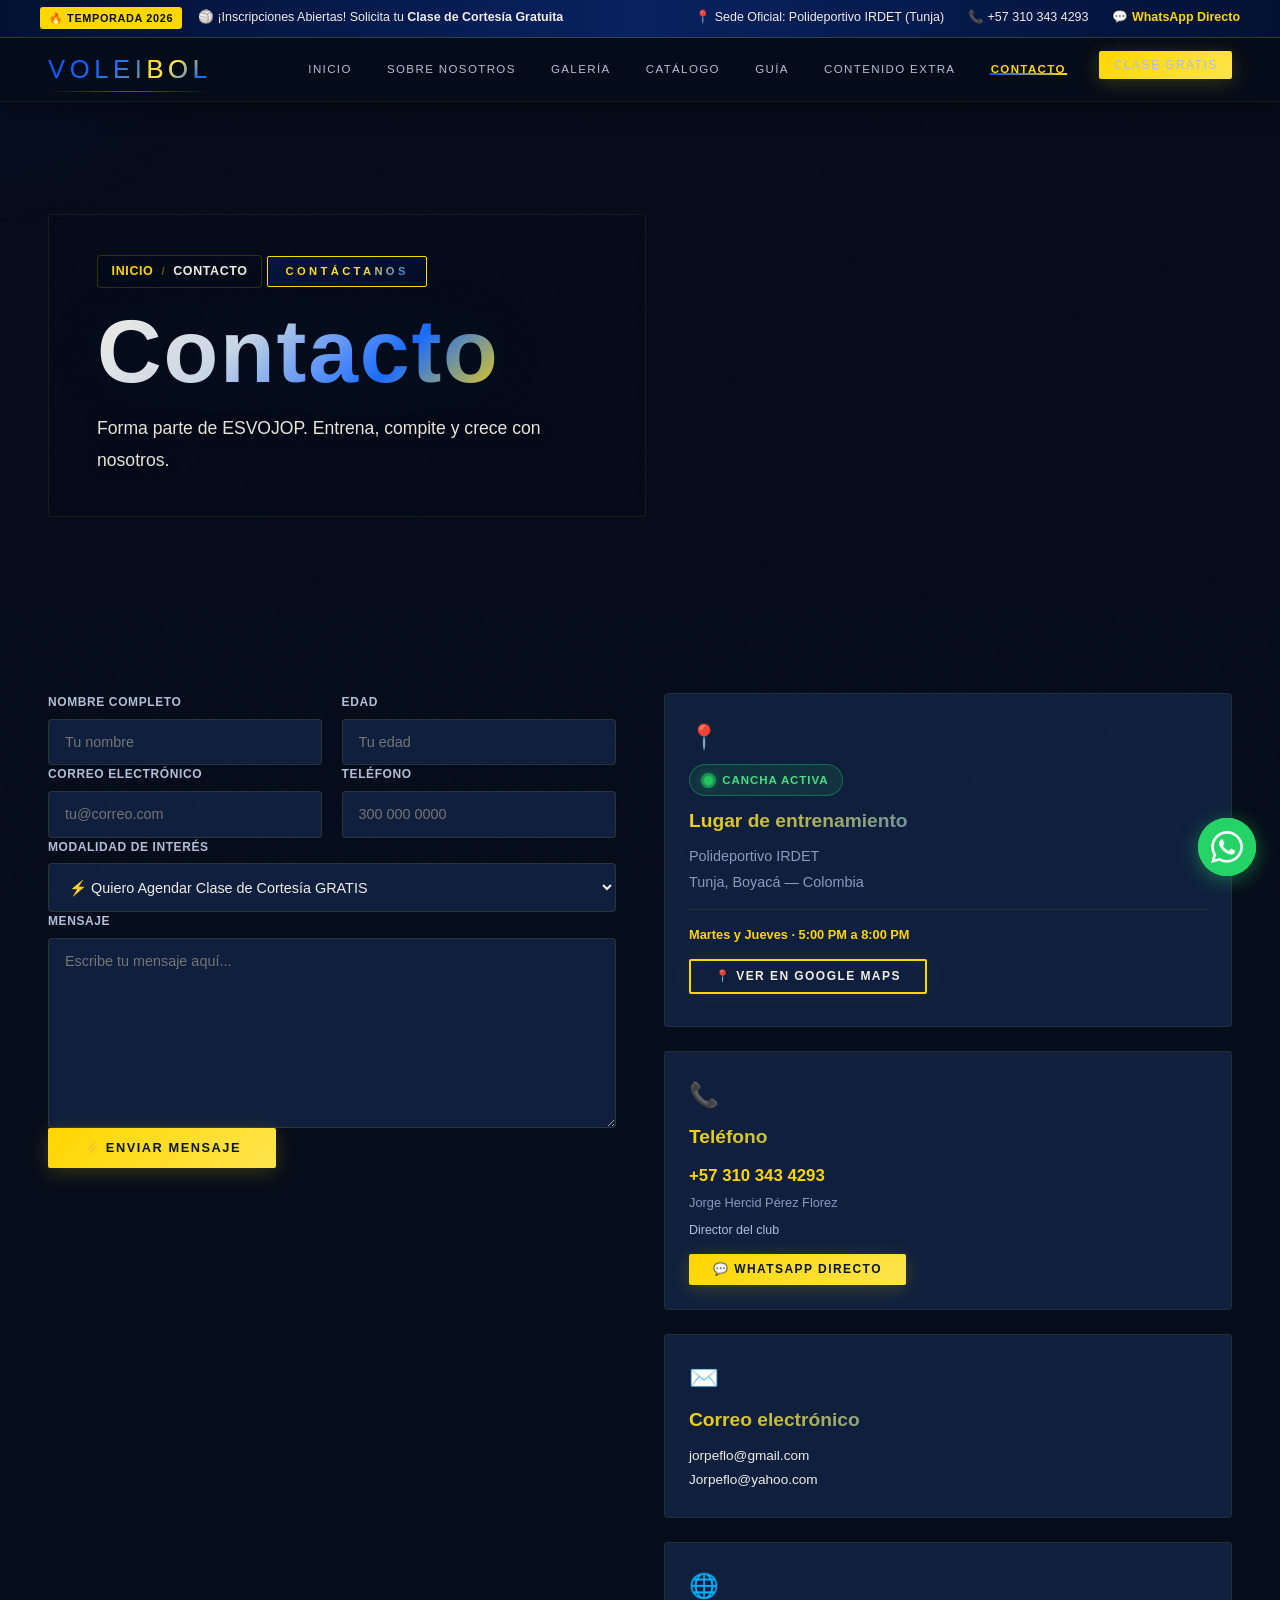
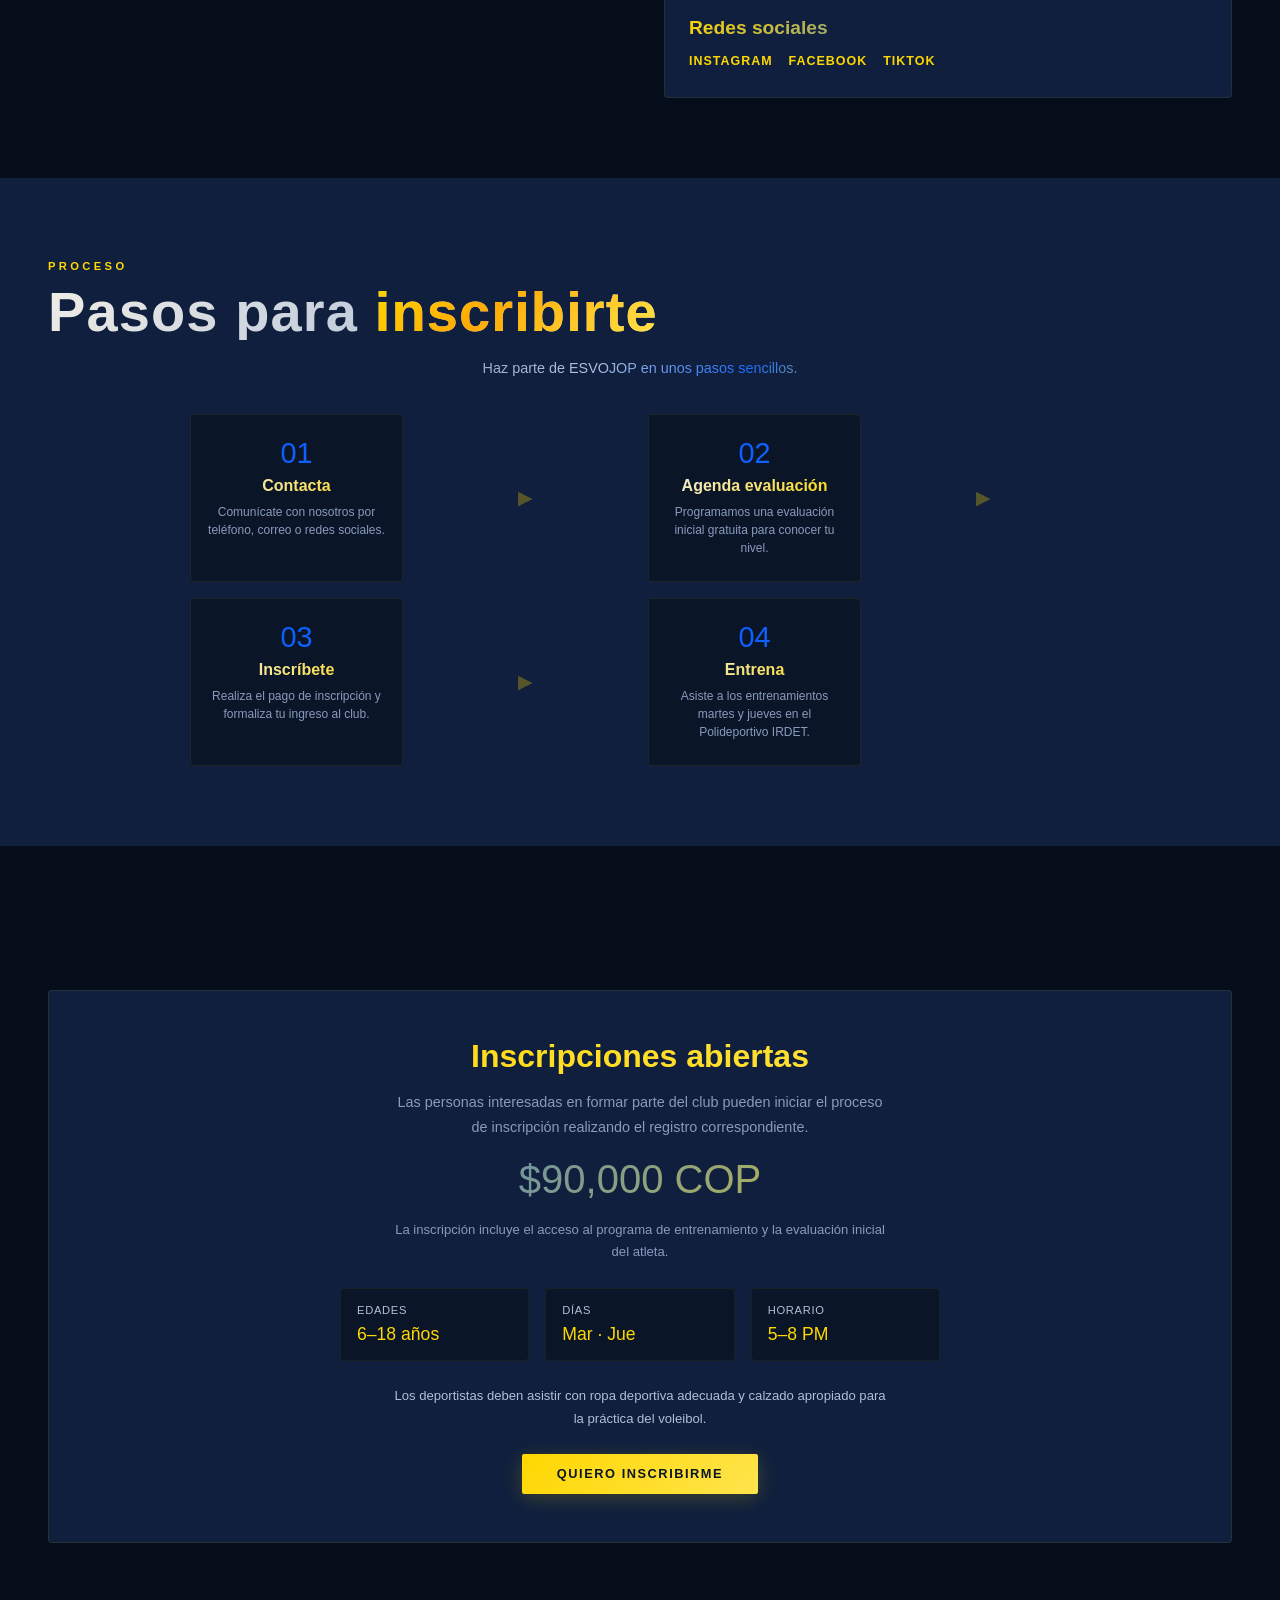
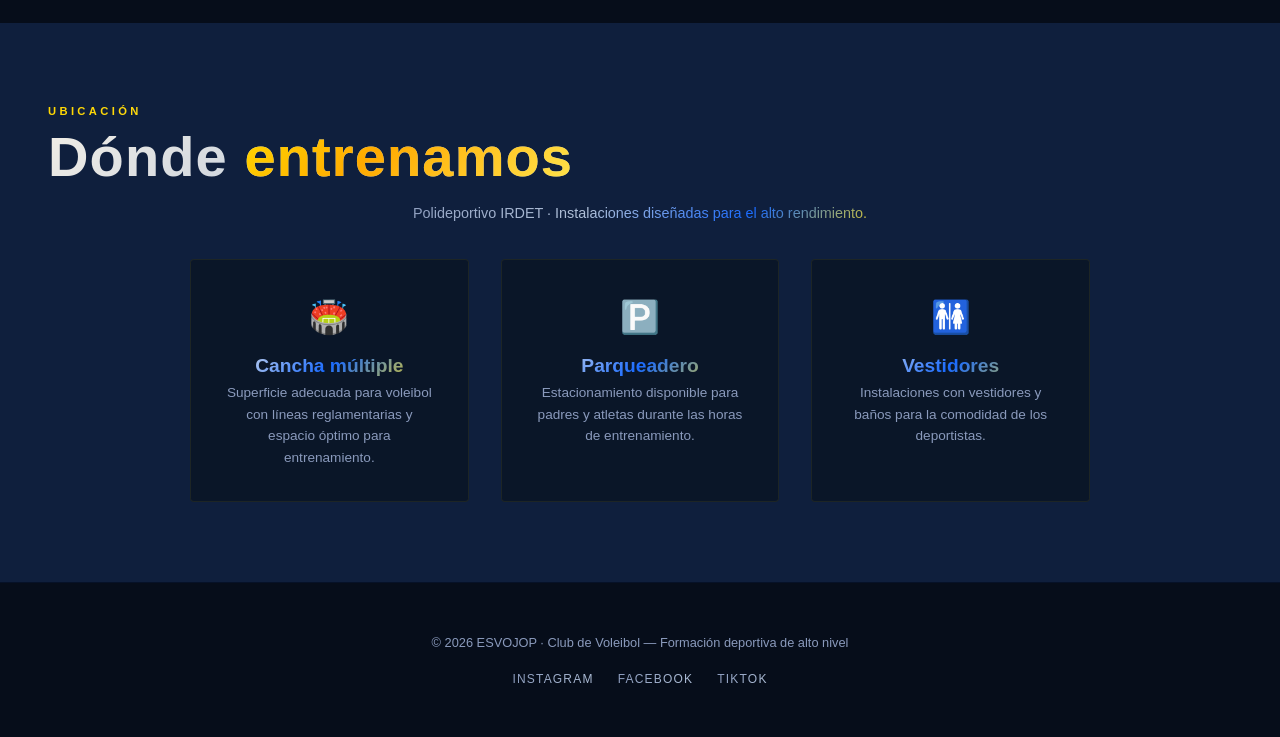
==== commit bf8758ad: "feat(ui): complete senior professional overhaul across all interior pages" ====
--- a/contacto.html
+++ b/contacto.html
@@ -57,6 +57,11 @@
     <div class="page-header-overlay"></div>
     <div class="bg-lines"></div>
     <div style="position:relative;z-index:2;display:inline-block;padding:2.5rem 3rem;border:1px solid rgba(255,215,0,0.08);border-radius:2px;max-width:650px;background:rgba(6,13,26,0.3);backdrop-filter:blur(4px);">
+      <div class="breadcrumb reveal">
+        <a href="index.html">Inicio</a>
+        <span class="sep">/</span>
+        <span class="current">Contacto</span>
+      </div>
       <div class="page-tag reveal" style="margin-left:0;border-color:var(--yellow);"><span class="txt">Contáctanos</span></div>
       <h1 class="page-title reveal" style="text-align:left;font-size:clamp(3.5rem,7vw,6rem);"><span>Contacto</span></h1>
       <p class="page-desc reveal" style="text-align:left;margin-left:0;max-width:500px;font-size:1.1rem;color:#e8e4db;-webkit-text-fill-color:#e8e4db;background:none;text-shadow:0 2px 12px rgba(0,0,0,0.6);">Forma parte de ESVOJOP. Entrena, compite y crece con nosotros.</p>
@@ -92,31 +97,37 @@
               </div>
             </div>
             <div class="form-group">
-              <label for="asunto">Asunto</label>
-              <select name="subject" id="asunto" class="form-control">
-                <option value="">Selecciona un asunto</option>
-                <option value="inscripcion">Inscripción al club</option>
-                <option value="informacion">Información general</option>
-                <option value="horarios">Horarios y entrenamientos</option>
-                <option value="eventos">Eventos y torneos</option>
-                <option value="otro">Otro</option>
+              <label for="asunto">Modalidad de Interés</label>
+              <select name="subject" id="asunto" class="form-control" required>
+                <option value="Clase de Cortesia Gratuita">⚡ Quiero Agendar Clase de Cortesía GRATIS</option>
+                <option value="Inscripcion Oficial ($90.000 COP)">🏐 Inscripción Oficial al Club ($90.000 COP)</option>
+                <option value="Informacion sobre Horarios y Sede IRDET">📍 Información sobre Horarios y Sede IRDET</option>
+                <option value="Otra Consulta Deportiva">💬 Otra Consulta Deportiva</option>
               </select>
             </div>
             <div class="form-group">
               <label for="mensaje">Mensaje</label>
               <textarea name="message" id="mensaje" class="form-control" placeholder="Escribe tu mensaje aquí..." rows="10" required></textarea>
             </div>
-            <button type="submit" class="btn btn-lg btn-dark btn-block">Enviar Mensaje</button>
+            <button type="submit" class="btn btn-lg btn-secondary btn-block btn-shine">⚡ Enviar Mensaje</button>
           </form>
         </div>
         <div class="contact-info reveal">
           <div class="contact-card">
             <span class="icon">📍</span>
+            <div class="live-status-beacon" style="margin-bottom:0.6rem;">
+              <span class="beacon-dot-wrap">
+                <span class="beacon-pulse"></span>
+                <span class="beacon-dot"></span>
+              </span>
+              <span>Cancha Activa</span>
+            </div>
             <h4>Lugar de entrenamiento</h4>
-            <p>Polideportivo IRDET<br>Instalaciones adecuadas para la práctica del voleibol</p>
-            <div style="margin-top:0.8rem;padding-top:0.8rem;border-top:1px solid rgba(255,215,0,0.06);">
-              <p style="font-size:0.78rem;color:var(--gray-light);">Martes y Jueves<br>5:00 PM – 8:00 PM</p>
-            </div>
+            <p>Polideportivo IRDET<br>Tunja, Boyacá — Colombia</p>
+            <div style="margin-top:0.8rem;padding-top:0.8rem;border-top:1px solid rgba(255,215,0,0.1);">
+              <p style="font-size:0.8rem;color:var(--yellow);font-weight:700;">Martes y Jueves · 5:00 PM a 8:00 PM</p>
+            </div>
+            <a href="https://maps.google.com/?q=Polideportivo+IRDET+Tunja" target="_blank" rel="noopener noreferrer" class="btn btn-outline btn-sm btn-block" style="margin-top:0.8rem;font-size:0.75rem;">📍 Ver en Google Maps</a>
           </div>
           <div class="contact-card">
             <span class="icon">📞</span>
--- a/css/style.css
+++ b/css/style.css
@@ -117,6 +117,12 @@
 .site-header {
   position: sticky; top: 0; left: 0; right: 0; z-index: 1000;
   box-shadow: 0 4px 25px rgba(0, 0, 0, 0.45);
+  transition: box-shadow 0.35s ease, border-color 0.35s ease;
+}
+
+.site-header.scrolled {
+  box-shadow: 0 10px 32px rgba(0, 0, 0, 0.7);
+  border-bottom: 1px solid rgba(255, 215, 0, 0.25);
 }
 
 nav {
@@ -127,6 +133,11 @@
   backdrop-filter: blur(16px);
   border-bottom: 1px solid rgba(255, 215, 0, 0.08);
   height: 64px;
+  transition: background 0.3s ease;
+}
+
+.site-header.scrolled nav {
+  background: rgba(6, 13, 26, 0.98);
 }
 
 nav .logo {
@@ -384,6 +395,29 @@
   box-shadow: 0 8px 35px rgba(255, 215, 0, 0.35);
 }
 
+.btn-shine {
+  position: relative;
+  overflow: hidden;
+}
+
+.btn-shine::after {
+  content: '';
+  position: absolute;
+  top: 0;
+  left: -130%;
+  width: 60%;
+  height: 100%;
+  background: linear-gradient(90deg, transparent, rgba(255, 255, 255, 0.45), transparent);
+  transform: skewX(-25deg);
+  animation: btnShineSweep 4.5s ease-in-out infinite;
+  pointer-events: none;
+}
+
+@keyframes btnShineSweep {
+  0%, 70% { left: -130%; }
+  100% { left: 220%; }
+}
+
 .btn-outline {
   background: transparent; color: var(--white);
   border: 2px solid var(--yellow);
@@ -437,6 +471,15 @@
     radial-gradient(ellipse 60% 60% at 90% 80%, rgba(0, 85, 255, 0.05) 0%, transparent 50%);
 }
 
+.hero-spotlight {
+  position: absolute;
+  inset: 0;
+  pointer-events: none;
+  z-index: 1;
+  background: radial-gradient(circle 520px at var(--scan-x, 50%) var(--scan-y, 45%), rgba(0, 85, 255, 0.22), transparent 75%);
+  transition: opacity 0.5s ease;
+}
+
 .hero .court-lines {
   position: absolute; inset: 0; z-index: 0; overflow: hidden;
 }
@@ -490,10 +533,14 @@
 }
 
 .hero h1 .outline {
-  color: #fff;
+  color: transparent;
   -webkit-text-fill-color: transparent;
   -webkit-text-stroke: 2px rgba(255, 255, 255, 0.95);
-  text-stroke: 2px rgba(255, 255, 255, 0.95);
+  text-shadow:
+    -1.5px -1.5px 0 rgba(255, 255, 255, 0.95),
+     1.5px -1.5px 0 rgba(255, 255, 255, 0.95),
+    -1.5px  1.5px 0 rgba(255, 255, 255, 0.95),
+     1.5px  1.5px 0 rgba(255, 255, 255, 0.95);
   filter: drop-shadow(0 4px 30px rgba(0,0,0,0.7)) drop-shadow(0 0 50px rgba(0, 0, 0, 0.4));
 }
 
@@ -512,10 +559,12 @@
 }
 
 .hero p {
-  font-size: 1.2rem; color: #4169E1;
-  -webkit-text-fill-color: #4169E1;
+  font-size: 1.2rem;
+  color: #e8e4db;
+  -webkit-text-fill-color: #e8e4db;
   background: none;
-  max-width: 600px; margin: 1.2rem 0 2.5rem;
+  max-width: 600px;
+  margin: 1.2rem 0 2.5rem;
   line-height: 1.8;
   text-shadow: 0 2px 25px rgba(0,0,0,0.9), 0 0 50px rgba(0,0,0,0.4);
 }
@@ -812,17 +861,36 @@
   padding: 2rem 1.5rem;
   border-radius: var(--radius);
   border: 1px solid rgba(255, 215, 0, 0.08);
-  transition: all 0.4s;
+  transition: transform 0.35s cubic-bezier(0.16, 1, 0.3, 1), border-color 0.3s ease, box-shadow 0.35s ease, background 0.3s ease;
   position: relative;
+  overflow: hidden;
 }
 
 .met-item:hover {
-  transform: translateY(-5px);
+  transform: translateY(-7px);
   border-color: var(--yellow);
-  box-shadow: 0 12px 35px rgba(0, 0, 0, 0.35), 0 0 20px rgba(255, 215, 0, 0.05);
-}
-
-.met-icon { font-size: 2.2rem; margin-bottom: 0.8rem; display: block; }
+  box-shadow: 0 15px 40px rgba(0, 0, 0, 0.45), 0 0 25px rgba(255, 215, 0, 0.1);
+  background: linear-gradient(145deg, rgba(15, 31, 61, 0.95), rgba(6, 13, 26, 0.98));
+}
+
+.met-icon {
+  font-size: 2.2rem;
+  margin-bottom: 0.8rem;
+  display: inline-block;
+  animation: metIconFloat 3.6s ease-in-out infinite;
+}
+
+.met-item:nth-child(1) .met-icon { animation-delay: 0s; }
+.met-item:nth-child(2) .met-icon { animation-delay: 0.6s; }
+.met-item:nth-child(3) .met-icon { animation-delay: 1.2s; }
+.met-item:nth-child(4) .met-icon { animation-delay: 1.8s; }
+.met-item:nth-child(5) .met-icon { animation-delay: 2.4s; }
+.met-item:nth-child(6) .met-icon { animation-delay: 3.0s; }
+
+@keyframes metIconFloat {
+  0%, 100% { transform: translateY(0); }
+  50% { transform: translateY(-6px); }
+}
 
 .met-item h4 {
   font-family: var(--font-display);
@@ -1058,17 +1126,18 @@
 .form-group input,
 .form-group textarea,
 .form-group select {
-  background: var(--surface); border: 1px solid rgba(255, 215, 0, 0.06);
+  background: var(--surface); border: 1px solid rgba(255, 215, 0, 0.12);
   padding: 0.9rem 1rem; color: var(--white); font-family: var(--font-body);
   font-size: 0.9rem; border-radius: var(--radius);
-  transition: border-color var(--transition); outline: none;
+  transition: border-color 0.25s ease, box-shadow 0.25s ease, background 0.25s ease; outline: none;
 }
 
 .form-group input:focus,
 .form-group textarea:focus,
 .form-group select:focus {
-  border-color: var(--blue);
-  box-shadow: 0 0 0 3px rgba(0, 85, 255, 0.08);
+  border-color: var(--yellow);
+  box-shadow: 0 0 0 3px rgba(255, 215, 0, 0.18), 0 0 16px rgba(0, 85, 255, 0.2);
+  background: rgba(15, 31, 61, 0.95);
 }
 
 .form-group textarea { min-height: 130px; resize: vertical; }
@@ -1078,11 +1147,15 @@
 .contact-card {
   background: var(--surface); padding: 1.5rem; border-radius: var(--radius);
   border: 1px solid rgba(255, 215, 0, 0.08);
-  transition: all var(--transition);
+  transition: transform 0.35s cubic-bezier(0.16, 1, 0.3, 1), border-color 0.3s ease, box-shadow 0.35s ease;
   position: relative;
 }
 
-.contact-card:hover { border-color: var(--yellow); }
+.contact-card:hover {
+  transform: translateY(-4px);
+  border-color: var(--yellow);
+  box-shadow: 0 12px 35px rgba(0, 0, 0, 0.5), 0 0 20px rgba(255, 215, 0, 0.08);
+}
 
 .contact-card h4 {
   font-family: var(--font-display); font-size: 1.2rem; margin-bottom: 0.5rem;
@@ -1618,8 +1691,71 @@
   to { opacity: 1; transform: translateY(0); }
 }
 
-.reveal { opacity: 0; transform: translateY(40px); transition: all 0.8s ease; }
-.reveal.visible { opacity: 1; transform: translateY(0); }
+/* ── Entrance Animations (Variadas y Profesionales por Sección) ── */
+.reveal {
+  opacity: 0;
+  transform: translateY(32px);
+  transition: opacity 0.75s cubic-bezier(0.16, 1, 0.3, 1), transform 0.75s cubic-bezier(0.16, 1, 0.3, 1);
+  will-change: opacity, transform;
+}
+.reveal.visible {
+  opacity: 1;
+  transform: translateY(0);
+}
+
+.reveal-left {
+  opacity: 0;
+  transform: translateX(-40px);
+  transition: opacity 0.8s cubic-bezier(0.16, 1, 0.3, 1), transform 0.8s cubic-bezier(0.16, 1, 0.3, 1);
+  will-change: opacity, transform;
+}
+.reveal-left.visible {
+  opacity: 1;
+  transform: translateX(0);
+}
+
+.reveal-right {
+  opacity: 0;
+  transform: translateX(40px);
+  transition: opacity 0.8s cubic-bezier(0.16, 1, 0.3, 1), transform 0.8s cubic-bezier(0.16, 1, 0.3, 1);
+  will-change: opacity, transform;
+}
+.reveal-right.visible {
+  opacity: 1;
+  transform: translateX(0);
+}
+
+.reveal-scale {
+  opacity: 0;
+  transform: scale(0.92) translateY(20px);
+  transition: opacity 0.75s cubic-bezier(0.16, 1, 0.3, 1), transform 0.75s cubic-bezier(0.16, 1, 0.3, 1);
+  will-change: opacity, transform;
+}
+.reveal-scale.visible {
+  opacity: 1;
+  transform: scale(1) translateY(0);
+}
+
+.reveal-blur {
+  opacity: 0;
+  filter: blur(10px);
+  transform: translateY(20px);
+  transition: opacity 0.85s ease, filter 0.85s ease, transform 0.85s cubic-bezier(0.16, 1, 0.3, 1);
+  will-change: opacity, filter, transform;
+}
+.reveal-blur.visible {
+  opacity: 1;
+  filter: blur(0);
+  transform: translateY(0);
+}
+
+/* Stagger delays para elementos en rejilla */
+.reveal-stagger > *:nth-child(1) { transition-delay: 0.05s; }
+.reveal-stagger > *:nth-child(2) { transition-delay: 0.15s; }
+.reveal-stagger > *:nth-child(3) { transition-delay: 0.25s; }
+.reveal-stagger > *:nth-child(4) { transition-delay: 0.35s; }
+.reveal-stagger > *:nth-child(5) { transition-delay: 0.45s; }
+.reveal-stagger > *:nth-child(6) { transition-delay: 0.55s; }
 
 /* ═══════════════════════════════════════════
    TOAST
@@ -1729,8 +1865,8 @@
   position: fixed;
   bottom: 24px;
   right: 24px;
-  width: 56px;
-  height: 56px;
+  width: 58px;
+  height: 58px;
   border-radius: 50%;
   background: #25d366;
   color: #ffffff;
@@ -1739,13 +1875,37 @@
   justify-content: center;
   box-shadow: 0 4px 20px rgba(37, 211, 102, 0.45);
   z-index: 990;
-  transition: transform 0.25s ease, box-shadow 0.25s ease;
+  transition: transform 0.3s cubic-bezier(0.16, 1, 0.3, 1), box-shadow 0.3s ease;
   text-decoration: none;
 }
 
+.btn-whatsapp-float::before,
+.btn-whatsapp-float::after {
+  content: '';
+  position: absolute;
+  inset: 0;
+  border-radius: 50%;
+  background: #25d366;
+  z-index: -1;
+  pointer-events: none;
+}
+
+.btn-whatsapp-float::before {
+  animation: waRipple 2.8s cubic-bezier(0.1, 0.85, 0.25, 1) infinite;
+}
+
+.btn-whatsapp-float::after {
+  animation: waRipple 2.8s cubic-bezier(0.1, 0.85, 0.25, 1) infinite 1.4s;
+}
+
+@keyframes waRipple {
+  0% { transform: scale(1); opacity: 0.65; }
+  100% { transform: scale(1.75); opacity: 0; }
+}
+
 .btn-whatsapp-float:hover {
-  transform: scale(1.1);
-  box-shadow: 0 6px 28px rgba(37, 211, 102, 0.65);
+  transform: scale(1.12);
+  box-shadow: 0 8px 32px rgba(37, 211, 102, 0.75);
 }
 
 .btn-whatsapp-float svg {
@@ -1827,6 +1987,13 @@
   font-size: 0.68rem;
   text-transform: uppercase;
   letter-spacing: 0.06em;
+  animation: pulseBadge 3s ease-in-out infinite;
+  display: inline-block;
+}
+
+@keyframes pulseBadge {
+  0%, 100% { box-shadow: 0 0 0 0 rgba(255, 85, 0, 0.6); }
+  50% { box-shadow: 0 0 0 6px rgba(255, 85, 0, 0); }
 }
 
 .top-bar .tb-right {
@@ -1873,6 +2040,32 @@
 .stat-box {
   padding: 0.8rem 0.5rem;
   border-right: 1px solid rgba(255, 215, 0, 0.12);
+  position: relative;
+  transition: transform 0.35s cubic-bezier(0.16, 1, 0.3, 1), background 0.3s ease;
+  border-radius: var(--radius);
+}
+
+.stat-box::after {
+  content: '';
+  position: absolute;
+  bottom: 0;
+  left: 50%;
+  transform: translateX(-50%);
+  width: 0;
+  height: 2px;
+  background: var(--yellow);
+  box-shadow: 0 0 10px var(--yellow);
+  transition: width 0.35s cubic-bezier(0.16, 1, 0.3, 1);
+  border-radius: 2px;
+}
+
+.stat-box:hover {
+  transform: translateY(-5px);
+  background: rgba(255, 215, 0, 0.03);
+}
+
+.stat-box:hover::after {
+  width: 45px;
 }
 
 .stat-box:last-child {
@@ -1914,16 +2107,59 @@
 .trial-card {
   max-width: 1050px;
   margin: 0 auto;
-  background: rgba(15, 31, 61, 0.75);
-  border: 1px solid rgba(255, 215, 0, 0.35);
-  border-radius: 8px;
+  position: relative;
+  background: rgba(15, 31, 61, 0.85);
+  border-radius: 12px;
   padding: 3rem;
   display: grid;
   grid-template-columns: 1.25fr 1fr;
   gap: 3rem;
   align-items: center;
-  backdrop-filter: blur(12px);
-  box-shadow: 0 15px 45px rgba(0, 0, 0, 0.6), 0 0 35px rgba(255, 215, 0, 0.12);
+  backdrop-filter: blur(14px);
+  box-shadow: 0 18px 50px rgba(0, 0, 0, 0.65), 0 0 35px rgba(255, 215, 0, 0.12);
+  overflow: hidden;
+}
+
+.trial-card::before {
+  content: '';
+  position: absolute;
+  top: -50%;
+  left: -50%;
+  width: 200%;
+  height: 200%;
+  background: conic-gradient(
+    from 0deg,
+    transparent 0deg,
+    transparent 60deg,
+    rgba(255, 215, 0, 0.75) 90deg,
+    transparent 120deg,
+    transparent 240deg,
+    rgba(0, 150, 255, 0.75) 270deg,
+    transparent 300deg
+  );
+  animation: rotateBorderBeam 8s linear infinite;
+  z-index: 0;
+  pointer-events: none;
+}
+
+.trial-card::after {
+  content: '';
+  position: absolute;
+  inset: 2px;
+  background: linear-gradient(135deg, rgba(15, 31, 61, 0.96), rgba(6, 13, 26, 0.98));
+  border-radius: 10px;
+  z-index: 1;
+  pointer-events: none;
+}
+
+.trial-card > * {
+  position: relative;
+  z-index: 2;
+}
+
+@keyframes rotateBorderBeam {
+  0% { transform: rotate(0deg); }
+  100% { transform: rotate(360deg); }
 }
 
 .trial-badge {
@@ -1981,6 +2217,13 @@
   color: var(--yellow);
   line-height: 1;
   margin: 0.5rem 0;
+  display: inline-block;
+  animation: tagHeartbeat 3s ease-in-out infinite;
+}
+
+@keyframes tagHeartbeat {
+  0%, 100% { transform: scale(1); filter: drop-shadow(0 0 0 rgba(255, 215, 0, 0)); }
+  50% { transform: scale(1.08); filter: drop-shadow(0 0 16px rgba(255, 215, 0, 0.55)); }
 }
 
 @media (max-width: 860px) {
@@ -2002,21 +2245,33 @@
   overflow: hidden;
   display: flex;
   flex-direction: column;
-  transition: transform 0.3s ease, border-color 0.3s ease, box-shadow 0.3s ease;
+  transition: transform 0.35s cubic-bezier(0.16, 1, 0.3, 1), border-color 0.35s ease, box-shadow 0.35s ease;
   position: relative;
 }
 
 .cat-box:hover {
   transform: translateY(-8px);
   border-color: var(--yellow);
-  box-shadow: 0 15px 40px rgba(0, 85, 255, 0.25), 0 0 25px rgba(255, 215, 0, 0.15);
+  box-shadow: 0 18px 45px rgba(0, 85, 255, 0.28), 0 0 25px rgba(255, 215, 0, 0.15);
+}
+
+.cat-box-img-wrap {
+  position: relative;
+  height: 200px;
+  overflow: hidden;
 }
 
 .cat-box-img {
-  height: 200px;
+  height: 100%;
   width: 100%;
   object-fit: cover;
   position: relative;
+  transition: transform 0.6s cubic-bezier(0.16, 1, 0.3, 1), filter 0.4s ease;
+}
+
+.cat-box:hover .cat-box-img {
+  transform: scale(1.08);
+  filter: contrast(1.08) saturate(1.1);
 }
 
 .cat-box-badge {
@@ -2101,6 +2356,60 @@
   gap: 2.5rem;
   align-items: center;
   margin-top: 2rem;
+  position: relative;
+  transition: border-color 0.35s ease, box-shadow 0.35s ease, transform 0.35s cubic-bezier(0.16, 1, 0.3, 1);
+}
+
+.venue-strip:hover {
+  border-color: rgba(255, 215, 0, 0.4);
+  box-shadow: 0 16px 45px rgba(0, 0, 0, 0.55), 0 0 30px rgba(0, 85, 255, 0.15);
+  transform: translateY(-3px);
+}
+
+.live-status-beacon {
+  display: inline-flex;
+  align-items: center;
+  gap: 0.6rem;
+  padding: 0.35rem 0.85rem;
+  background: rgba(34, 197, 94, 0.12);
+  border: 1px solid rgba(34, 197, 94, 0.4);
+  border-radius: 999px;
+  font-size: 0.72rem;
+  font-weight: 700;
+  color: #4ade80;
+  letter-spacing: 0.08em;
+  text-transform: uppercase;
+  margin-bottom: 0.9rem;
+}
+
+.beacon-dot-wrap {
+  position: relative;
+  width: 9px;
+  height: 9px;
+  display: inline-flex;
+  align-items: center;
+  justify-content: center;
+}
+
+.beacon-dot {
+  width: 9px;
+  height: 9px;
+  border-radius: 50%;
+  background: #22c55e;
+  box-shadow: 0 0 8px #22c55e;
+}
+
+.beacon-pulse {
+  position: absolute;
+  inset: -3px;
+  border-radius: 50%;
+  background: rgba(34, 197, 94, 0.6);
+  animation: radarPulse 2s cubic-bezier(0, 0, 0.2, 1) infinite;
+}
+
+@keyframes radarPulse {
+  0% { transform: scale(0.8); opacity: 0.9; }
+  100% { transform: scale(2.8); opacity: 0; }
 }
 
 .venue-features {
@@ -2118,6 +2427,12 @@
   display: flex;
   align-items: center;
   gap: 0.75rem;
+  transition: transform 0.25s ease, border-color 0.25s ease;
+}
+
+.v-feat:hover {
+  transform: translateX(4px);
+  border-color: rgba(255, 215, 0, 0.3);
 }
 
 .v-feat span.vf-icon {
@@ -2152,6 +2467,13 @@
   display: grid;
   grid-template-columns: 280px 1fr;
   align-items: center;
+  transition: transform 0.4s cubic-bezier(0.16, 1, 0.3, 1), border-color 0.35s ease, box-shadow 0.4s ease;
+}
+
+.coach-card:hover {
+  transform: translateY(-5px);
+  border-color: rgba(255, 215, 0, 0.45);
+  box-shadow: 0 20px 50px rgba(0, 0, 0, 0.65), 0 0 35px rgba(0, 85, 255, 0.2);
 }
 
 .coach-photo {
@@ -2159,6 +2481,12 @@
   min-height: 280px;
   background-size: cover;
   background-position: center;
+  transition: transform 0.6s cubic-bezier(0.16, 1, 0.3, 1), filter 0.4s ease;
+}
+
+.coach-card:hover .coach-photo {
+  transform: scale(1.05);
+  filter: contrast(1.1) brightness(1.05);
 }
 
 .coach-info {
@@ -2188,6 +2516,115 @@
   .coach-info { padding: 1.5rem; }
 }
 
+/* ── Breadcrumb Navigation ── */
+.breadcrumb {
+  display: inline-flex;
+  align-items: center;
+  gap: 0.5rem;
+  font-size: 0.78rem;
+  font-weight: 600;
+  color: var(--gray-light);
+  letter-spacing: 0.05em;
+  text-transform: uppercase;
+  margin-bottom: 1.2rem;
+  padding: 0.35rem 0.85rem;
+  background: rgba(6, 13, 26, 0.6);
+  border: 1px solid rgba(255, 215, 0, 0.18);
+  border-radius: 4px;
+  backdrop-filter: blur(8px);
+}
+
+.breadcrumb a {
+  color: var(--yellow);
+  text-decoration: none;
+  transition: color var(--transition);
+}
+
+.breadcrumb a:hover {
+  color: #fff;
+}
+
+.breadcrumb .sep {
+  color: rgba(255, 215, 0, 0.4);
+  font-size: 0.7rem;
+}
+
+.breadcrumb .current {
+  color: var(--white);
+}
+
+/* ── Bottom Conversion Banner (Páginas Interiores) ── */
+.page-cta-strip {
+  margin: 5rem 0 2rem;
+  background: radial-gradient(ellipse 90% 70% at 50% 50%, rgba(0, 85, 255, 0.18) 0%, rgba(6, 13, 26, 0.95) 80%);
+  border: 1px solid rgba(255, 215, 0, 0.25);
+  border-radius: 12px;
+  padding: 3rem 2.5rem;
+  text-align: center;
+  box-shadow: 0 15px 40px rgba(0, 0, 0, 0.6), 0 0 30px rgba(255, 215, 0, 0.08);
+  position: relative;
+  overflow: hidden;
+}
+
+.page-cta-strip h3 {
+  font-family: var(--font-display);
+  font-size: clamp(2rem, 4vw, 2.8rem);
+  color: var(--white);
+  margin-bottom: 0.8rem;
+  line-height: 1.1;
+}
+
+.page-cta-strip h3 span {
+  color: var(--yellow);
+}
+
+.page-cta-strip p {
+  color: var(--gray-light);
+  max-width: 650px;
+  margin: 0 auto 1.8rem;
+  font-size: 0.95rem;
+  line-height: 1.7;
+}
+
+.page-cta-actions {
+  display: flex;
+  justify-content: center;
+  gap: 1rem;
+  flex-wrap: wrap;
+}
+
+/* ── Gallery Category Filters ── */
+.gallery-filter-bar {
+  display: flex;
+  justify-content: center;
+  gap: 0.75rem;
+  flex-wrap: wrap;
+  margin-bottom: 2.5rem;
+}
+
+.gallery-filter-btn {
+  background: var(--surface);
+  color: var(--gray-light);
+  border: 1px solid rgba(255, 215, 0, 0.15);
+  padding: 0.5rem 1.2rem;
+  font-size: 0.78rem;
+  font-weight: 700;
+  text-transform: uppercase;
+  letter-spacing: 0.08em;
+  border-radius: 4px;
+  cursor: pointer;
+  transition: all var(--transition);
+}
+
+.gallery-filter-btn:hover,
+.gallery-filter-btn.active {
+  background: var(--yellow);
+  color: #060d1a;
+  border-color: var(--yellow);
+  box-shadow: 0 4px 15px rgba(255, 215, 0, 0.3);
+  transform: translateY(-2px);
+}
+
 /* ── Scrollbar ── */
 ::-webkit-scrollbar { width: 6px; }
 ::-webkit-scrollbar-track { background: var(--bg); }
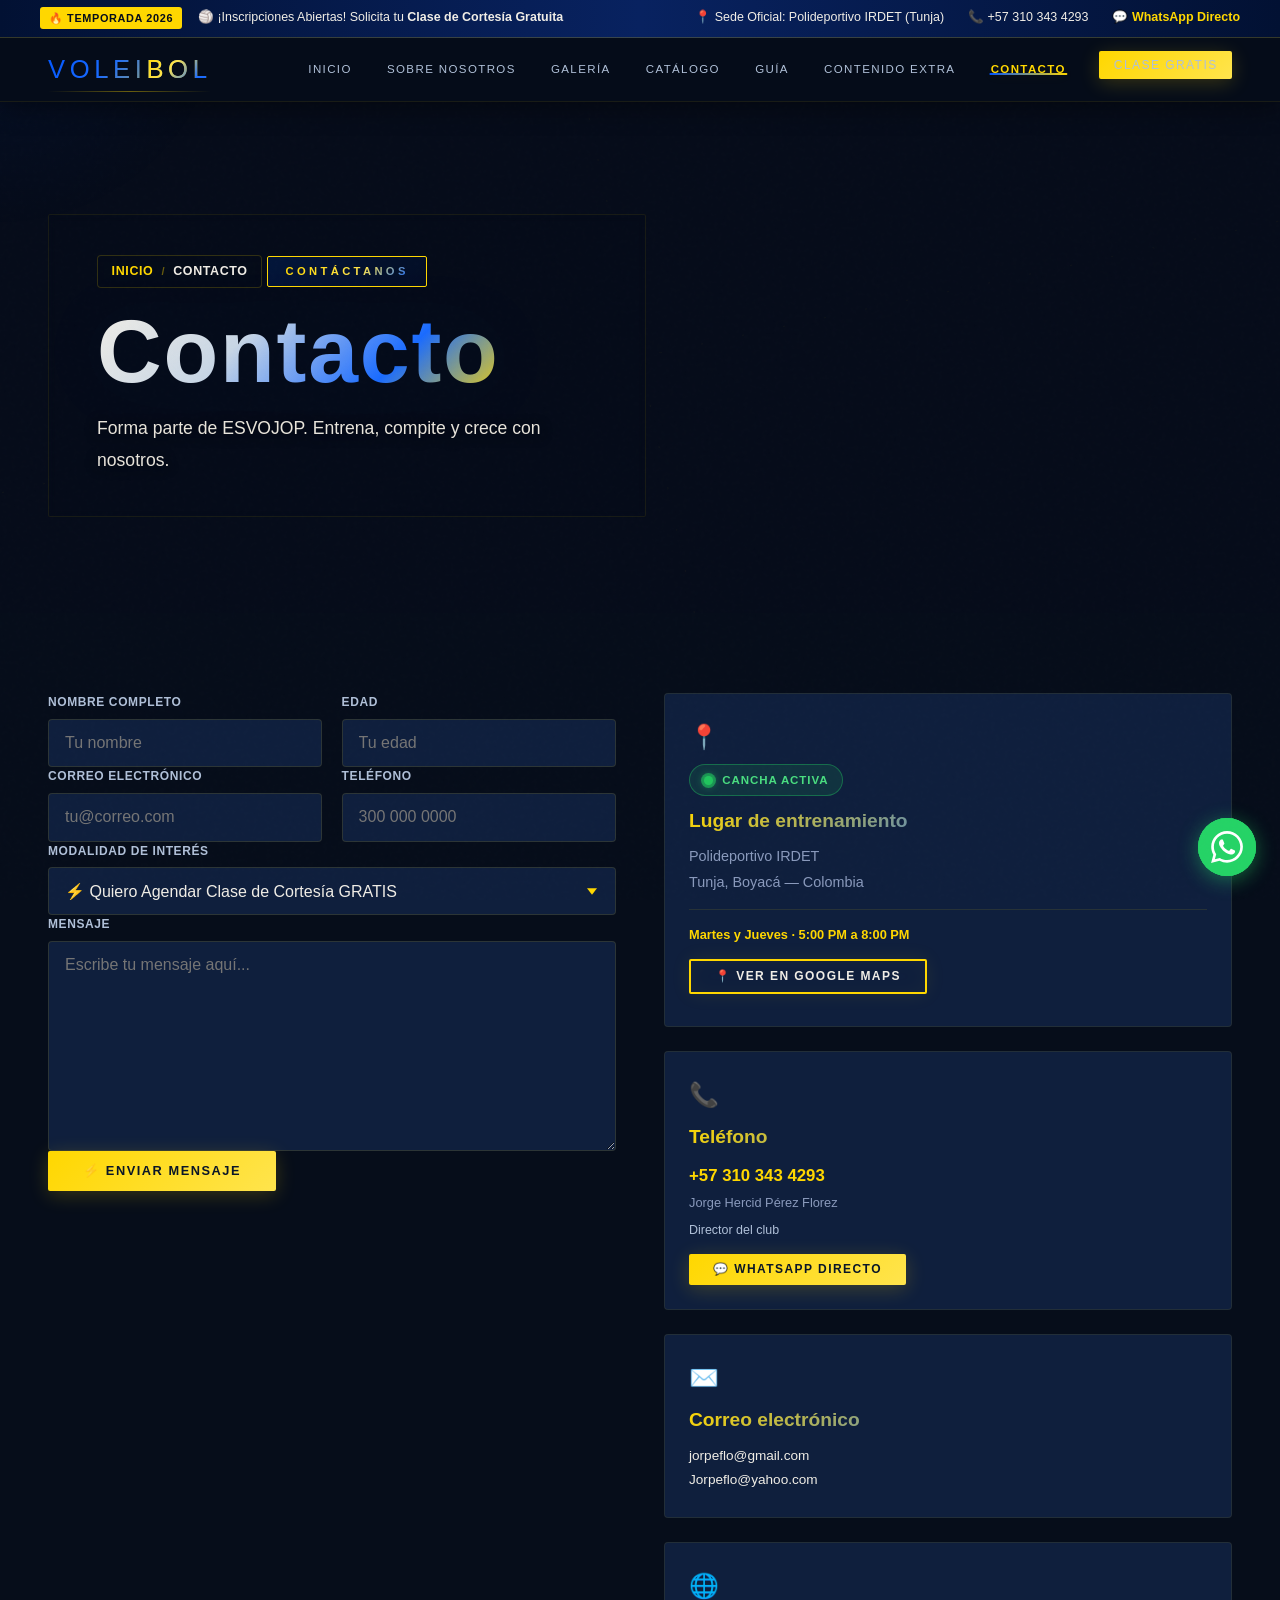
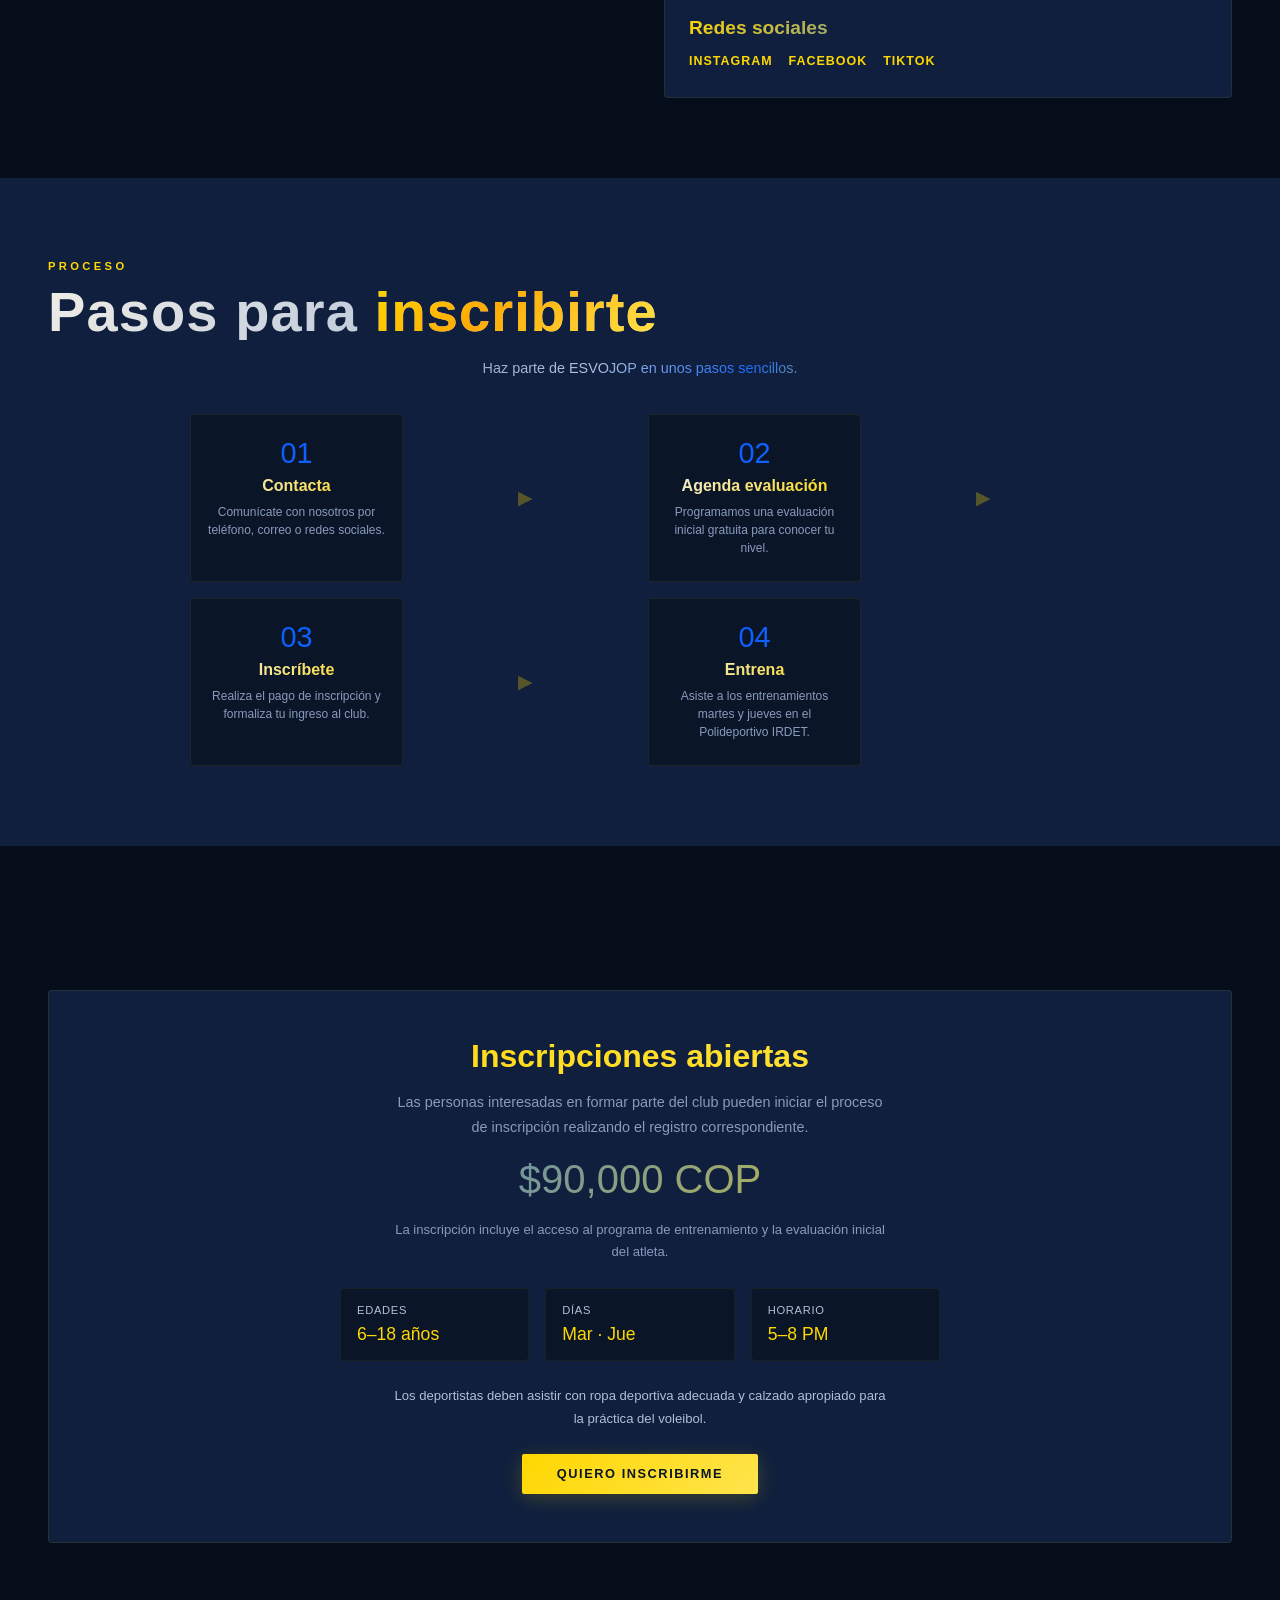
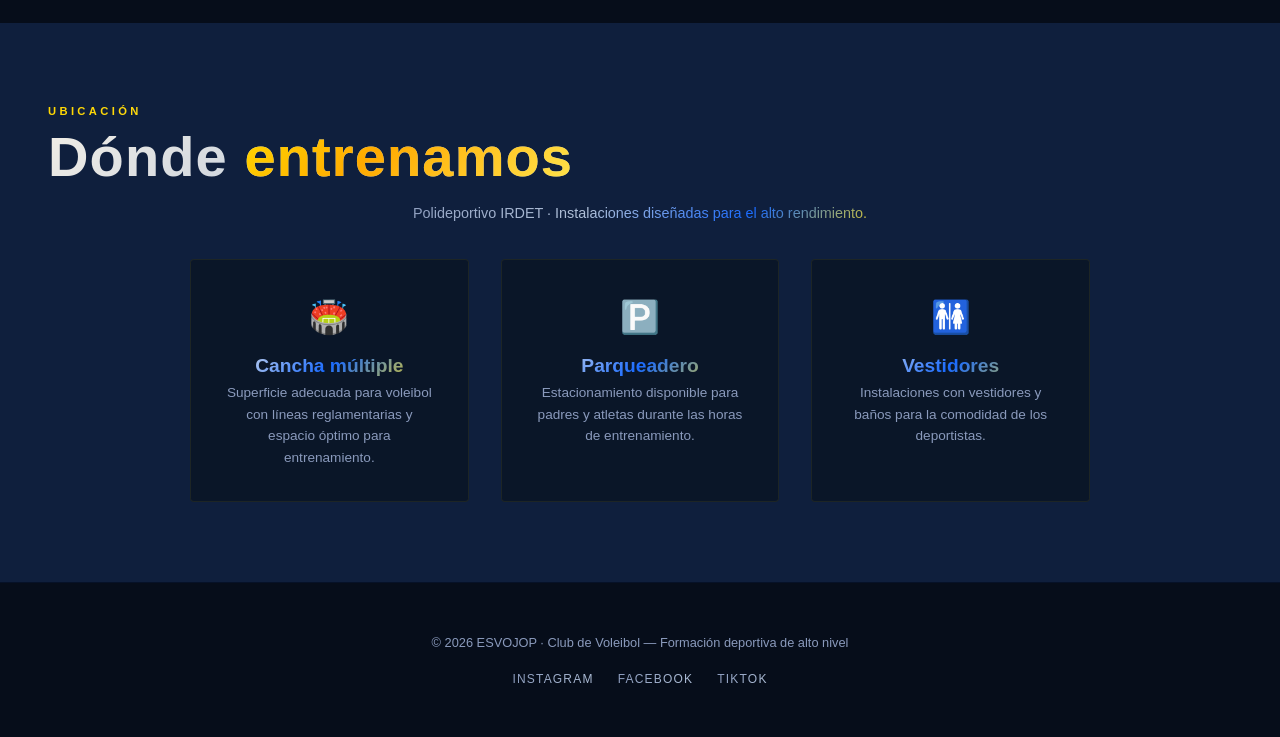
==== commit e1716620: "fix(mobile): optimize compatibility for iOS Safari and Android with safe-area and touch enhancements" ====
--- a/contacto.html
+++ b/contacto.html
@@ -2,7 +2,10 @@
 <html lang="es">
 <head>
   <meta charset="UTF-8">
-  <meta name="viewport" content="width=device-width, initial-scale=1.0">
+  <meta name="viewport" content="width=device-width, initial-scale=1.0, viewport-fit=cover">
+  <meta name="theme-color" content="#060d1a">
+  <meta name="apple-mobile-web-app-capable" content="yes">
+  <meta name="apple-mobile-web-app-status-bar-style" content="black-translucent">
   <title>Inscripciones y Contacto · ESVOJOP Club de Voleibol</title>
   <meta name="description" content="Inscríbete en el Club ESVOJOP. Entrenamientos martes y jueves en el Polideportivo IRDET de Tunja. Horarios, tarifas y contacto directo.">
   <meta property="og:title" content="Inscripciones y Contacto · ESVOJOP Voleibol">
@@ -74,7 +77,7 @@
       <div class="contact-grid">
         <div class="reveal">
           <form action="https://formsubmit.co/avimateo2@gmail.com" method="POST" id="form-contacto">
-            <input type="text" name="_honey" style="display:none" tabindex="-1" autocomplete="off">
+            <input type="text" name="_honey" aria-label="No llenar este campo" aria-hidden="true" style="display:none" tabindex="-1" autocomplete="off">
             <input type="hidden" name="_subject" value="Nuevo mensaje desde sitio web ESVOJOP">
             <div class="form-row">
               <div class="form-group">
--- a/css/style.css
+++ b/css/style.css
@@ -27,7 +27,11 @@
   --transition: 0.3s ease;
 }
 
-html { scroll-behavior: smooth; }
+html {
+  scroll-behavior: smooth;
+  -webkit-text-size-adjust: 100%;
+  text-size-adjust: 100%;
+}
 
 img { max-width: 100%; height: auto; display: block; }
 
@@ -38,9 +42,21 @@
   overflow-x: hidden;
   line-height: 1.6;
   min-height: 100vh;
+  min-height: 100dvh;
   display: flex;
   flex-direction: column;
   font-size: 1.1rem;
+  -webkit-font-smoothing: antialiased;
+  -moz-osx-font-smoothing: grayscale;
+}
+
+/* ── Mobile Touch & Tap Interaction Norms ── */
+button, input, select, textarea, a {
+  -webkit-tap-highlight-color: transparent;
+}
+
+button, a, .filter-btn, .gallery-filter-btn, .hamburger {
+  touch-action: manipulation;
 }
 
 p { line-height: 1.8; color: var(--gray); }
@@ -118,6 +134,8 @@
   position: sticky; top: 0; left: 0; right: 0; z-index: 1000;
   box-shadow: 0 4px 25px rgba(0, 0, 0, 0.45);
   transition: box-shadow 0.35s ease, border-color 0.35s ease;
+  padding-left: env(safe-area-inset-left, 0px);
+  padding-right: env(safe-area-inset-right, 0px);
 }
 
 .site-header.scrolled {
@@ -130,6 +148,7 @@
   padding: 0 3rem;
   display: flex; justify-content: space-between; align-items: center;
   background: rgba(6, 13, 26, 0.96);
+  -webkit-backdrop-filter: blur(16px);
   backdrop-filter: blur(16px);
   border-bottom: 1px solid rgba(255, 215, 0, 0.08);
   height: 64px;
@@ -229,8 +248,20 @@
 
 /* ── Hamburger ── */
 .hamburger {
-  display: none; flex-direction: column; gap: 5px;
-  cursor: pointer; background: none; border: none; padding: 4px;
+  display: none;
+  flex-direction: column;
+  justify-content: center;
+  align-items: center;
+  gap: 5px;
+  cursor: pointer;
+  background: none;
+  border: none;
+  width: 44px;
+  height: 44px;
+  padding: 8px;
+  border-radius: var(--radius);
+  -webkit-tap-highlight-color: transparent;
+  touch-action: manipulation;
 }
 
 .hamburger span {
@@ -459,7 +490,9 @@
    HERO
    ═══════════════════════════════════════════ */
 .hero {
-  min-height: 100vh; display: flex; align-items: center; position: relative;
+  min-height: 100vh;
+  min-height: 100dvh;
+  display: flex; align-items: center; position: relative;
   padding: 8rem 3rem 4rem; overflow: hidden;
 }
 
@@ -1128,8 +1161,35 @@
 .form-group select {
   background: var(--surface); border: 1px solid rgba(255, 215, 0, 0.12);
   padding: 0.9rem 1rem; color: var(--white); font-family: var(--font-body);
-  font-size: 0.9rem; border-radius: var(--radius);
+  font-size: 1rem; /* Mínimo 16px para evitar auto-zoom involuntario en Safari iOS */
+  border-radius: var(--radius);
+  -webkit-appearance: none;
+  appearance: none;
   transition: border-color 0.25s ease, box-shadow 0.25s ease, background 0.25s ease; outline: none;
+}
+
+.form-group select {
+  background-image: url("data:image/svg+xml,%3Csvg xmlns='http://www.w3.org/2000/svg' width='12' height='8' viewBox='0 0 12 8'%3E%3Cpath fill='%23ffd700' d='M6 8L0 0h12z'/%3E%3C/svg%3E");
+  background-repeat: no-repeat;
+  background-position: right 1.1rem center;
+  background-size: 10px 7px;
+  padding-right: 2.6rem;
+  cursor: pointer;
+}
+
+.form-group select option {
+  background: #0f1f3d;
+  color: #f0ede6;
+}
+
+input[type="number"]::-webkit-inner-spin-button,
+input[type="number"]::-webkit-outer-spin-button {
+  -webkit-appearance: none;
+  margin: 0;
+}
+
+input[type="number"] {
+  -moz-appearance: textfield;
 }
 
 .form-group input:focus,
@@ -1514,7 +1574,10 @@
    FOOTER
    ═══════════════════════════════════════════ */
 footer {
-  padding: 3rem; text-align: center;
+  padding: 3rem 1.5rem calc(3rem + env(safe-area-inset-bottom, 0px));
+  padding-left: calc(1.5rem + env(safe-area-inset-left, 0px));
+  padding-right: calc(1.5rem + env(safe-area-inset-right, 0px));
+  text-align: center;
   border-top: 1px solid rgba(0, 85, 255, 0.06);
   margin-top: auto;
 }
@@ -1545,24 +1608,35 @@
    ═══════════════════════════════════════════ */
 .lightbox {
   display: none; position: fixed; inset: 0; z-index: 9999;
-  background: rgba(0,0,0,0.55);
+  background: rgba(6, 13, 26, 0.94);
+  -webkit-backdrop-filter: blur(12px);
+  backdrop-filter: blur(12px);
   align-items: center; justify-content: center;
   padding: 2rem;
+  padding-top: max(2rem, calc(1rem + env(safe-area-inset-top, 0px)));
+  padding-bottom: max(2rem, calc(1rem + env(safe-area-inset-bottom, 0px)));
 }
 .lightbox.open { display: flex; }
 .lightbox img {
-  max-width: 90vw; max-height: 85vh; object-fit: contain;
+  max-width: 92vw; max-height: 85vh; max-height: 85dvh; object-fit: contain;
   border: 3px solid var(--yellow);
   border-radius: var(--radius);
   box-shadow: 0 0 60px rgba(255,215,0,0.15);
   animation: lbIn 0.4s ease;
+  user-select: none;
+  -webkit-user-select: none;
 }
 @keyframes lbIn { from { opacity: 0; transform: scale(0.9); } to { opacity: 1; transform: scale(1); } }
 .lightbox .lb-close {
-  position: absolute; top: 1.5rem; right: 2rem;
+  position: absolute;
+  top: max(1.5rem, calc(0.8rem + env(safe-area-inset-top, 0px)));
+  right: max(1.5rem, calc(0.8rem + env(safe-area-inset-right, 0px)));
   color: var(--yellow); font-size: 2.5rem; cursor: pointer;
   transition: transform 0.3s; line-height: 1; background: none; border: none;
   font-family: var(--font-body);
+  width: 48px; height: 48px; display: flex; align-items: center; justify-content: center;
+  -webkit-tap-highlight-color: transparent;
+  touch-action: manipulation;
 }
 .lightbox .lb-close:hover { transform: rotate(90deg); }
 .lb-nav {
@@ -1571,8 +1645,10 @@
   background: none; border: none; font-family: var(--font-body);
   padding: 1rem; transition: transform 0.3s; line-height: 1;
   opacity: 0.6; z-index: 1;
-}
-.lb-nav:hover { opacity: 1; transform: translateY(-50%) scale(1.2); }
+  width: 52px; height: 52px; display: flex; align-items: center; justify-content: center;
+  -webkit-tap-highlight-color: transparent;
+  touch-action: manipulation;
+}
 .lb-prev { left: 1rem; }
 .lb-next { right: 1rem; }
 
@@ -1761,13 +1837,17 @@
    TOAST
    ═══════════════════════════════════════════ */
 .toast {
-  position: fixed; bottom: 2rem; right: 2rem; z-index: 9999;
+  position: fixed;
+  bottom: calc(2rem + env(safe-area-inset-bottom, 0px));
+  right: calc(2rem + env(safe-area-inset-right, 0px));
+  z-index: 9999;
   background: var(--surface); border: 1px solid rgba(0, 85, 255, 0.3);
   border-radius: var(--radius); padding: 1rem 1.5rem;
   font-size: 0.85rem; color: var(--white);
   box-shadow: 0 8px 30px rgba(0, 0, 0, 0.5);
   transform: translateY(100px); opacity: 0;
   transition: all 0.4s ease;
+  -webkit-backdrop-filter: blur(12px);
   backdrop-filter: blur(12px);
   border-left: 3px solid var(--yellow);
 }
@@ -1797,7 +1877,9 @@
 
   nav .nav-links {
     position: absolute; top: 100%; left: 0; right: 0;
-    background: rgba(6, 13, 26, 0.98); backdrop-filter: blur(16px);
+    background: rgba(6, 13, 26, 0.98);
+    -webkit-backdrop-filter: blur(16px);
+    backdrop-filter: blur(16px);
     flex-direction: column; padding: 0.5rem 0;
     border-bottom: 1px solid rgba(255, 215, 0, 0.1);
     transform: translateY(-10px); opacity: 0;
@@ -1853,6 +1935,19 @@
   .gallery-item { border-right: none !important; }
   .gallery-item:last-child { border-bottom: none; }
   .steps-grid { grid-template-columns: 1fr; }
+  .toast {
+    left: calc(1rem + env(safe-area-inset-left, 0px));
+    right: calc(1rem + env(safe-area-inset-right, 0px));
+    bottom: calc(1rem + env(safe-area-inset-bottom, 0px));
+  }
+}
+
+@media (max-width: 380px) {
+  .product-grid { grid-template-columns: 1fr; }
+}
+
+@media (pointer: coarse) {
+  #cursor { display: none !important; }
 }
 
 /* ═══════════════════════════════════════════
@@ -1863,8 +1958,8 @@
    ═══════════════════════════════════════════ */
 .btn-whatsapp-float {
   position: fixed;
-  bottom: 24px;
-  right: 24px;
+  bottom: calc(24px + env(safe-area-inset-bottom, 0px));
+  right: calc(24px + env(safe-area-inset-right, 0px));
   width: 58px;
   height: 58px;
   border-radius: 50%;
@@ -1877,6 +1972,8 @@
   z-index: 990;
   transition: transform 0.3s cubic-bezier(0.16, 1, 0.3, 1), box-shadow 0.3s ease;
   text-decoration: none;
+  -webkit-tap-highlight-color: transparent;
+  touch-action: manipulation;
 }
 
 .btn-whatsapp-float::before,
@@ -2023,6 +2120,7 @@
   border-top: 1px solid rgba(255, 215, 0, 0.15);
   border-bottom: 1px solid rgba(255, 215, 0, 0.15);
   padding: 2.2rem 2rem;
+  -webkit-backdrop-filter: blur(12px);
   backdrop-filter: blur(12px);
   position: relative;
   z-index: 2;
@@ -2115,6 +2213,7 @@
   grid-template-columns: 1.25fr 1fr;
   gap: 3rem;
   align-items: center;
+  -webkit-backdrop-filter: blur(14px);
   backdrop-filter: blur(14px);
   box-shadow: 0 18px 50px rgba(0, 0, 0, 0.65), 0 0 35px rgba(255, 215, 0, 0.12);
   overflow: hidden;
@@ -2531,6 +2630,7 @@
   background: rgba(6, 13, 26, 0.6);
   border: 1px solid rgba(255, 215, 0, 0.18);
   border-radius: 4px;
+  -webkit-backdrop-filter: blur(8px);
   backdrop-filter: blur(8px);
 }
 
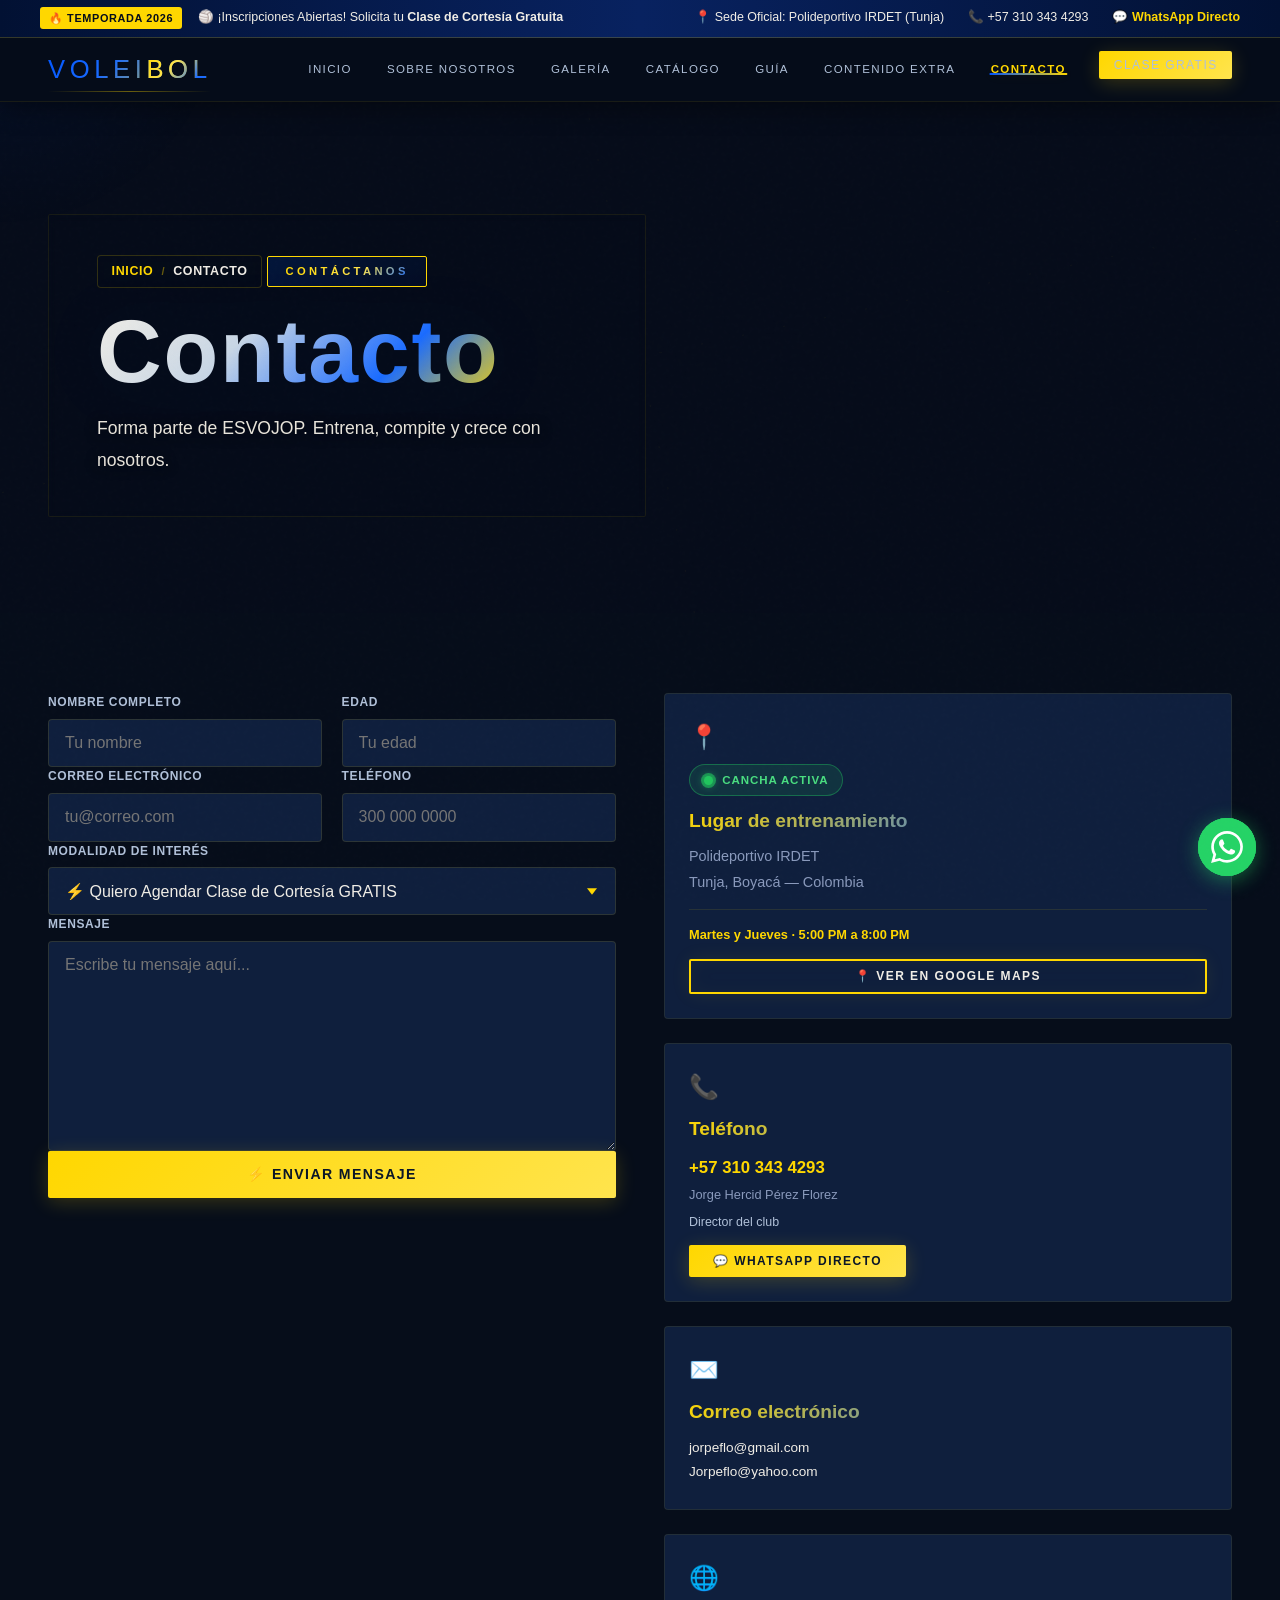
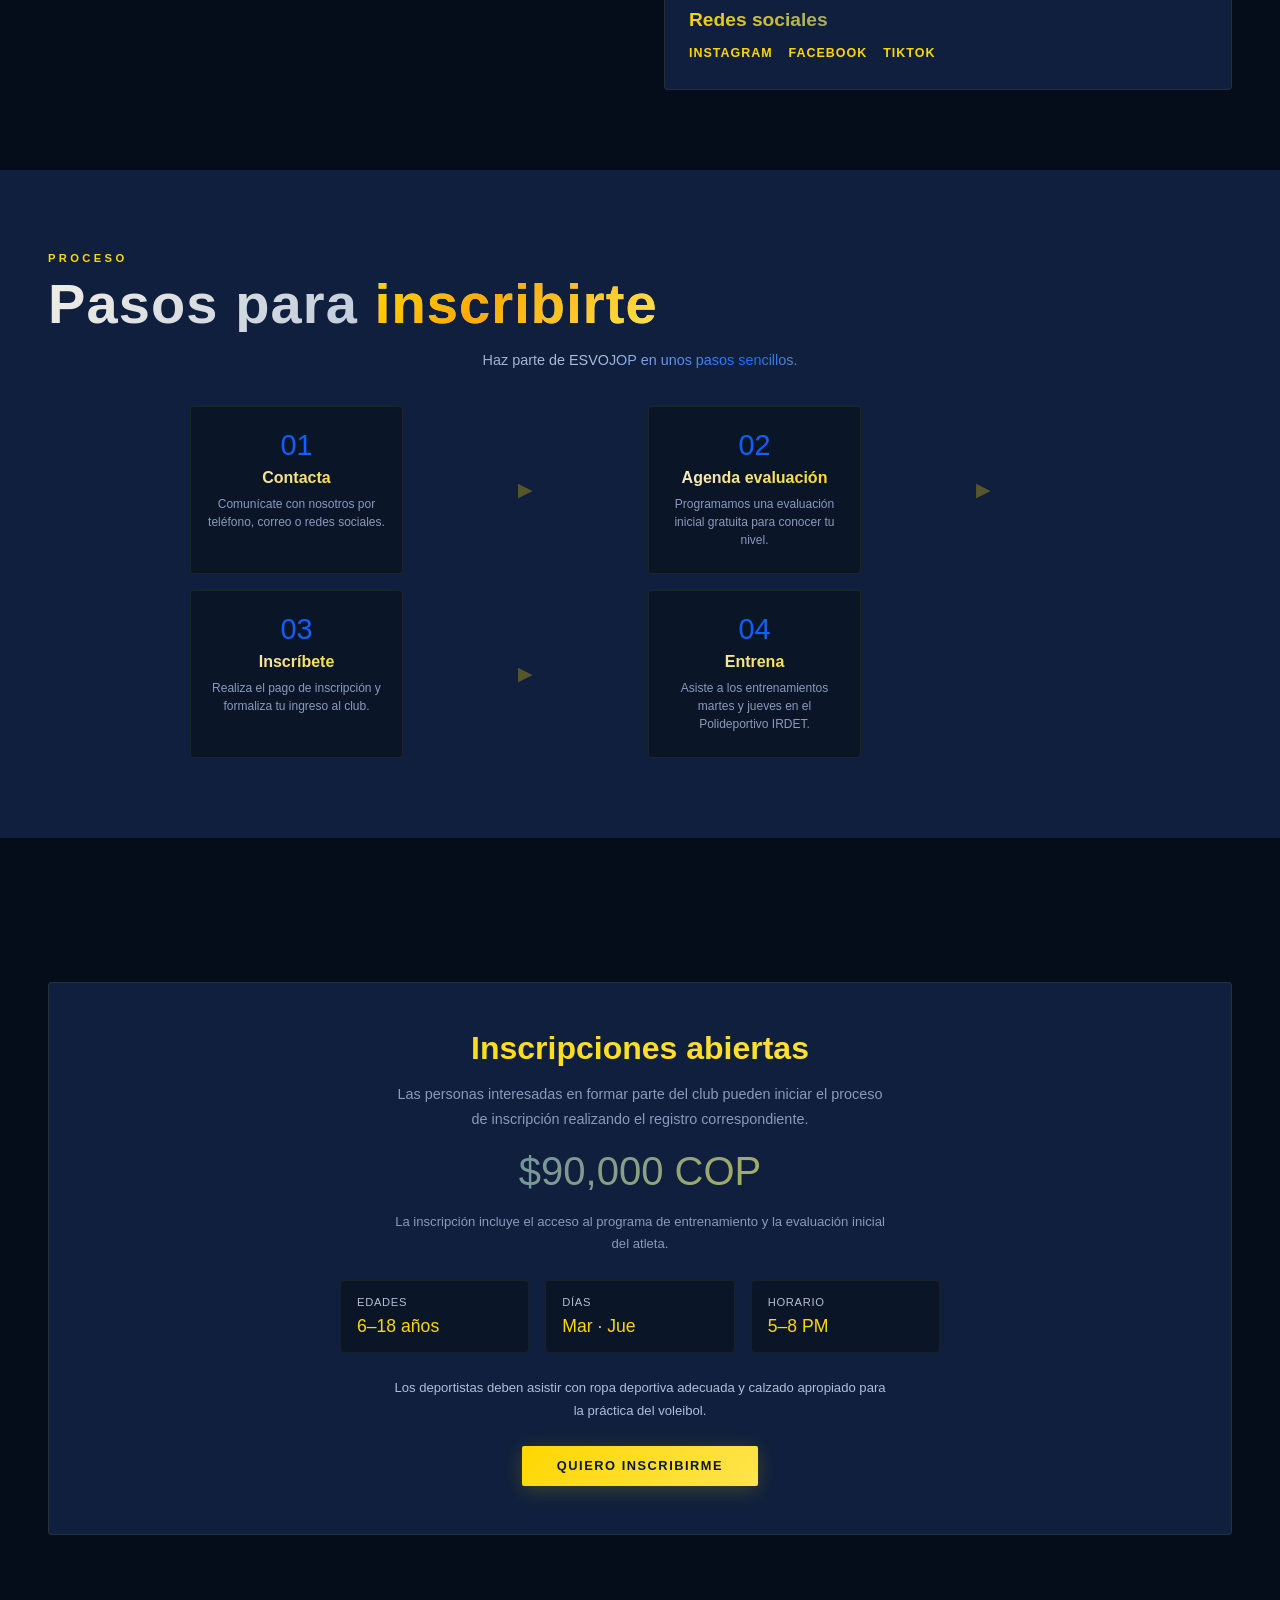
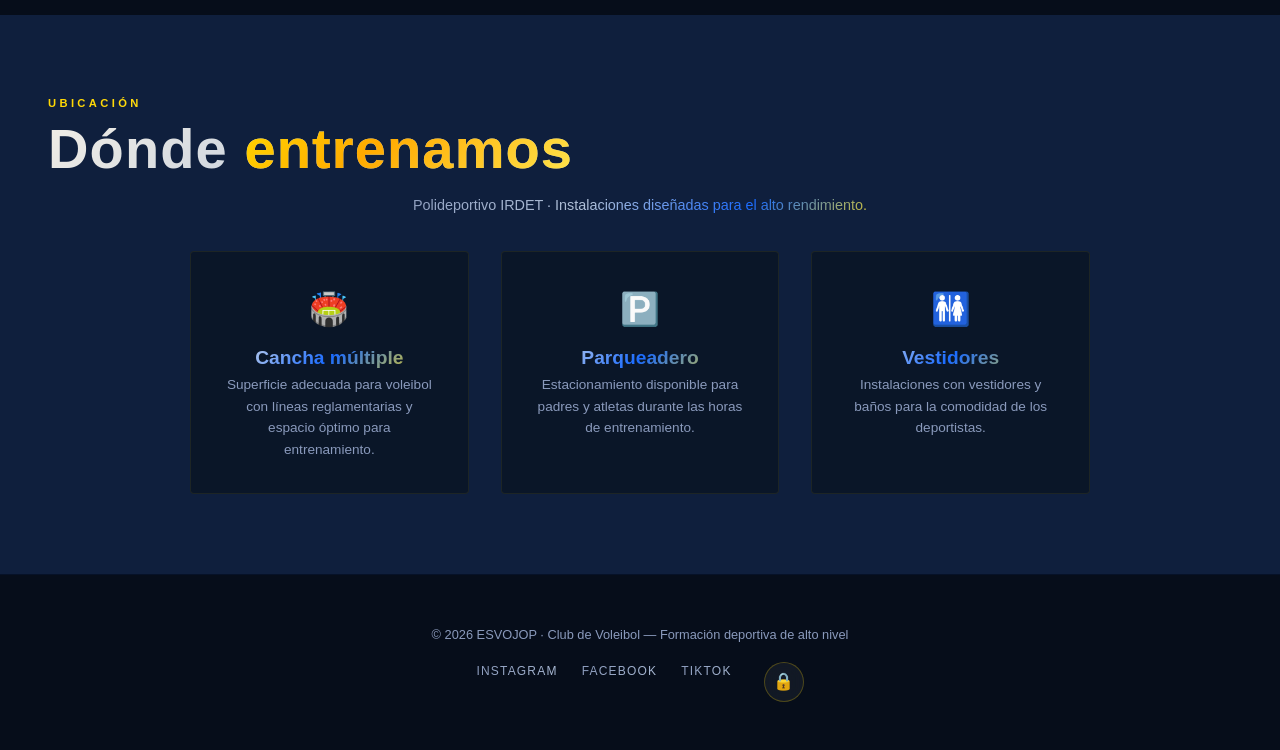
==== commit ce5fc3ab: "feat(admin): implement exclusive elite admin mode with floating HUD, frosted glass modal, and persis" ====
--- a/contacto.html
+++ b/contacto.html
@@ -264,5 +264,6 @@
 
 <script src="js/main.js"></script>
 <script src="js/modules/contacto.js"></script>
+<script src="js/modules/admin.js"></script>
 </body>
 </html>
--- a/css/style.css
+++ b/css/style.css
@@ -25,6 +25,8 @@
   --font-body: 'Manrope', sans-serif;
   --radius: 4px;
   --transition: 0.3s ease;
+  --scan-x: 50%;
+  --scan-y: 45%;
 }
 
 html {
@@ -42,7 +44,6 @@
   overflow-x: hidden;
   line-height: 1.6;
   min-height: 100vh;
-  min-height: 100dvh;
   display: flex;
   flex-direction: column;
   font-size: 1.1rem;
@@ -467,6 +468,33 @@
 
 .btn-sm { padding: 0.6rem 1.5rem; font-size: 0.7rem; }
 
+.btn-lg {
+  padding: 1rem 2.4rem;
+  font-size: 0.88rem;
+  letter-spacing: 0.1em;
+}
+
+.btn-block {
+  display: flex;
+  width: 100%;
+  align-items: center;
+  justify-content: center;
+  text-align: center;
+}
+
+.btn-whatsapp {
+  background: linear-gradient(135deg, #25d366, #1ebe5d);
+  color: #ffffff;
+  box-shadow: 0 4px 20px rgba(37, 211, 102, 0.35);
+}
+
+.btn-whatsapp:hover {
+  background: linear-gradient(135deg, #2ae16e, #25d366);
+  color: #ffffff;
+  transform: translateY(-3px);
+  box-shadow: 0 8px 32px rgba(37, 211, 102, 0.55);
+}
+
 /* ── Cards ── */
 .card {
   background: var(--surface); border-radius: var(--radius);
@@ -491,7 +519,6 @@
    ═══════════════════════════════════════════ */
 .hero {
   min-height: 100vh;
-  min-height: 100dvh;
   display: flex; align-items: center; position: relative;
   padding: 8rem 3rem 4rem; overflow: hidden;
 }
@@ -1158,7 +1185,8 @@
 
 .form-group input,
 .form-group textarea,
-.form-group select {
+.form-group select,
+.form-control {
   background: var(--surface); border: 1px solid rgba(255, 215, 0, 0.12);
   padding: 0.9rem 1rem; color: var(--white); font-family: var(--font-body);
   font-size: 1rem; /* Mínimo 16px para evitar auto-zoom involuntario en Safari iOS */
@@ -1166,6 +1194,7 @@
   -webkit-appearance: none;
   appearance: none;
   transition: border-color 0.25s ease, box-shadow 0.25s ease, background 0.25s ease; outline: none;
+  width: 100%;
 }
 
 .form-group select {
@@ -1185,16 +1214,19 @@
 input[type="number"]::-webkit-inner-spin-button,
 input[type="number"]::-webkit-outer-spin-button {
   -webkit-appearance: none;
+  appearance: none;
   margin: 0;
 }
 
 input[type="number"] {
   -moz-appearance: textfield;
+  appearance: textfield;
 }
 
 .form-group input:focus,
 .form-group textarea:focus,
-.form-group select:focus {
+.form-group select:focus,
+.form-control:focus {
   border-color: var(--yellow);
   box-shadow: 0 0 0 3px rgba(255, 215, 0, 0.18), 0 0 16px rgba(0, 85, 255, 0.2);
   background: rgba(15, 31, 61, 0.95);
@@ -1618,13 +1650,15 @@
 }
 .lightbox.open { display: flex; }
 .lightbox img {
-  max-width: 92vw; max-height: 85vh; max-height: 85dvh; object-fit: contain;
+  max-width: 92vw;
+  max-height: 85vh;
+  object-fit: contain;
   border: 3px solid var(--yellow);
   border-radius: var(--radius);
   box-shadow: 0 0 60px rgba(255,215,0,0.15);
   animation: lbIn 0.4s ease;
+  -webkit-user-select: none;
   user-select: none;
-  -webkit-user-select: none;
 }
 @keyframes lbIn { from { opacity: 0; transform: scale(0.9); } to { opacity: 1; transform: scale(1); } }
 .lightbox .lb-close {
@@ -1641,16 +1675,29 @@
 .lightbox .lb-close:hover { transform: rotate(90deg); }
 .lb-nav {
   position: absolute; top: 50%; transform: translateY(-50%);
-  color: var(--yellow); font-size: 2.5rem; cursor: pointer;
-  background: none; border: none; font-family: var(--font-body);
-  padding: 1rem; transition: transform 0.3s; line-height: 1;
-  opacity: 0.6; z-index: 1;
-  width: 52px; height: 52px; display: flex; align-items: center; justify-content: center;
+  background: rgba(6, 13, 26, 0.75);
+  border: 1px solid rgba(255, 215, 0, 0.35);
+  color: var(--white);
+  font-size: 2.2rem; line-height: 1;
+  width: 52px; height: 52px;
+  border-radius: 50%;
+  cursor: pointer;
+  display: flex; align-items: center; justify-content: center;
+  transition: all 0.25s ease;
+  z-index: 10001;
   -webkit-tap-highlight-color: transparent;
   touch-action: manipulation;
 }
-.lb-prev { left: 1rem; }
-.lb-next { right: 1rem; }
+
+.lb-nav:hover {
+  background: var(--yellow);
+  color: #060d1a;
+  border-color: var(--yellow);
+  transform: translateY(-50%) scale(1.08);
+}
+
+.lb-prev { left: max(1.5rem, calc(0.5rem + env(safe-area-inset-left, 0px))); }
+.lb-next { right: max(1.5rem, calc(0.5rem + env(safe-area-inset-right, 0px))); }
 
 /* ═══════════════════════════════════════════
    EXTRA CONTENT
@@ -2011,35 +2058,17 @@
   fill: #ffffff;
 }
 
-/* ── Lightbox Nav Buttons ── */
-.lb-nav {
-  position: absolute; top: 50%; transform: translateY(-50%);
-  background: rgba(6, 13, 26, 0.6);
-  border: 1px solid rgba(255, 215, 0, 0.3);
-  color: var(--white);
-  font-size: 2.5rem; line-height: 1;
-  width: 50px; height: 50px;
-  border-radius: 50%;
-  cursor: pointer;
-  display: flex; align-items: center; justify-content: center;
-  transition: all 0.25s ease;
-  z-index: 10001;
-}
-
-.lb-nav:hover {
-  background: var(--yellow);
-  color: var(--bg);
-  border-color: var(--yellow);
-}
-
-.lb-prev { left: 1.5rem; }
-.lb-next { right: 1.5rem; }
-
 @media (max-width: 600px) {
-  .btn-whatsapp-float { bottom: 18px; right: 18px; width: 50px; height: 50px; }
+  .btn-whatsapp-float {
+    bottom: calc(18px + env(safe-area-inset-bottom, 0px));
+    right: calc(18px + env(safe-area-inset-right, 0px));
+    width: 52px;
+    height: 52px;
+  }
   .btn-whatsapp-float svg { width: 28px; height: 28px; }
-  .lb-prev { left: 0.5rem; }
-  .lb-next { right: 0.5rem; }
+  .lb-nav { width: 44px; height: 44px; font-size: 1.8rem; }
+  .lb-prev { left: max(0.5rem, env(safe-area-inset-left, 0px)); }
+  .lb-next { right: max(0.5rem, env(safe-area-inset-right, 0px)); }
 }
 
 @media (prefers-reduced-motion: reduce) {
@@ -2325,6 +2354,43 @@
   50% { transform: scale(1.08); filter: drop-shadow(0 0 16px rgba(255, 215, 0, 0.55)); }
 }
 
+.trial-box-left {
+  position: relative;
+  z-index: 2;
+}
+
+.trial-box-left p {
+  text-align: left;
+}
+
+.trial-actions {
+  display: flex;
+  justify-content: center;
+  align-items: center;
+  gap: 1.2rem;
+  flex-wrap: wrap;
+  margin-top: 1.8rem;
+}
+
+.trial-section h2 {
+  font-family: var(--font-display);
+  font-size: clamp(2rem, 3.5vw, 2.8rem);
+  color: var(--white);
+  margin-bottom: 0.8rem;
+  line-height: 1.15;
+  text-align: center;
+}
+
+.trial-section > .container > p,
+.trial-section p {
+  color: var(--gray-light);
+  max-width: 650px;
+  margin: 0 auto 1.5rem;
+  font-size: 0.95rem;
+  line-height: 1.7;
+  text-align: center;
+}
+
 @media (max-width: 860px) {
   .trial-card { grid-template-columns: 1fr; padding: 2rem; gap: 2rem; }
 }
@@ -2550,9 +2616,71 @@
   margin: 0;
 }
 
+/* Venue Strip Extended Details */
+.vs-info h3 {
+  font-family: var(--font-display);
+  font-size: clamp(1.8rem, 3vw, 2.4rem);
+  color: var(--white);
+  margin-bottom: 0.6rem;
+  letter-spacing: 0.04em;
+}
+
+.vs-info p {
+  color: var(--gray-light);
+  font-size: 0.95rem;
+  line-height: 1.7;
+  margin-bottom: 1.5rem;
+}
+
+.vs-meta {
+  display: grid;
+  grid-template-columns: repeat(3, 1fr);
+  gap: 1.2rem;
+  padding-top: 1.2rem;
+  border-top: 1px solid rgba(255, 215, 0, 0.12);
+}
+
+.vs-item {
+  display: flex;
+  align-items: flex-start;
+  gap: 0.65rem;
+}
+
+.vs-icon {
+  font-size: 1.4rem;
+  line-height: 1;
+  flex-shrink: 0;
+}
+
+.vs-item strong {
+  display: block;
+  font-size: 0.72rem;
+  text-transform: uppercase;
+  color: var(--yellow);
+  letter-spacing: 0.06em;
+  margin-bottom: 0.15rem;
+}
+
+.vs-item p {
+  font-size: 0.85rem;
+  color: var(--white);
+  margin: 0;
+  line-height: 1.3;
+}
+
+.vs-cta {
+  background: rgba(6, 13, 26, 0.7);
+  border: 1px solid rgba(255, 215, 0, 0.15);
+  border-radius: var(--radius);
+  padding: 1.8rem;
+  text-align: center;
+  box-shadow: 0 10px 30px rgba(0, 0, 0, 0.4);
+}
+
 @media (max-width: 768px) {
   .venue-strip { grid-template-columns: 1fr; padding: 1.5rem; gap: 1.5rem; }
   .venue-features { grid-template-columns: 1fr; }
+  .vs-meta { grid-template-columns: 1fr; gap: 0.9rem; }
 }
 
 /* ── Ficha del Cuerpo Técnico / Director Deportivo ── */
@@ -2607,6 +2735,27 @@
   color: var(--white);
   margin-bottom: 0.8rem;
   line-height: 1;
+}
+
+.coach-badges {
+  display: flex;
+  gap: 0.5rem;
+  flex-wrap: wrap;
+  margin-bottom: 1.2rem;
+}
+
+.cb-badge {
+  display: inline-flex;
+  align-items: center;
+  background: rgba(255, 215, 0, 0.08);
+  color: var(--yellow);
+  border: 1px solid rgba(255, 215, 0, 0.22);
+  border-radius: 4px;
+  padding: 0.25rem 0.65rem;
+  font-size: 0.72rem;
+  font-weight: 700;
+  letter-spacing: 0.04em;
+  text-transform: uppercase;
 }
 
 @media (max-width: 680px) {
@@ -2730,3 +2879,424 @@
 ::-webkit-scrollbar-track { background: var(--bg); }
 ::-webkit-scrollbar-thumb { background: var(--blue-dark); border-radius: 3px; }
 ::-webkit-scrollbar-thumb:hover { background: var(--blue); }
+
+/* ── Dynamic Viewport Height Support (Progressive Enhancement) ── */
+@supports (min-height: 100dvh) {
+  body { min-height: 100dvh; }
+  .hero { min-height: 100dvh; }
+}
+
+@supports (max-height: 85dvh) {
+  .lightbox img { max-height: 85dvh; }
+}
+
+/* ═══════════════════════════════════════════════════════════
+   MODO ADMINISTRADOR ELITE · EFECTOS EXCLUSIVOS & HUD
+   ═══════════════════════════════════════════════════════════ */
+
+/* ── Botón Discreto de Acceso en Footer ── */
+.admin-toggle {
+  background: rgba(255, 255, 255, 0.05);
+  border: 1px solid rgba(255, 215, 0, 0.25);
+  color: var(--text-muted);
+  width: 40px;
+  height: 40px;
+  border-radius: 50%;
+  display: inline-flex;
+  align-items: center;
+  justify-content: center;
+  font-size: 1.05rem;
+  cursor: pointer;
+  transition: all var(--transition);
+  margin-left: 0.5rem;
+  backdrop-filter: blur(8px);
+  -webkit-backdrop-filter: blur(8px);
+  vertical-align: middle;
+}
+
+.admin-toggle:hover {
+  background: rgba(255, 215, 0, 0.15);
+  border-color: var(--yellow);
+  color: var(--yellow);
+  transform: translateY(-2px) scale(1.08);
+  box-shadow: 0 0 15px rgba(255, 215, 0, 0.35);
+}
+
+body.admin-mode .admin-toggle {
+  background: rgba(0, 230, 118, 0.15);
+  border-color: #00e676;
+  color: #00e676;
+  box-shadow: 0 0 12px rgba(0, 230, 118, 0.3);
+}
+
+/* ── Modal Base Frosted Glass & Laser Border ── */
+.ac-modal {
+  position: fixed;
+  inset: 0;
+  z-index: 99999;
+  background: rgba(6, 13, 26, 0.82);
+  backdrop-filter: blur(14px);
+  -webkit-backdrop-filter: blur(14px);
+  display: flex;
+  align-items: center;
+  justify-content: center;
+  padding: 1.5rem;
+  opacity: 0;
+  visibility: hidden;
+  transition: opacity 0.3s ease, visibility 0.3s ease;
+}
+
+.ac-modal.active {
+  opacity: 1;
+  visibility: visible;
+}
+
+.ac-modal-box {
+  position: relative;
+  width: 100%;
+  max-width: 480px;
+  background: linear-gradient(145deg, rgba(17, 34, 64, 0.95), rgba(10, 22, 40, 0.98));
+  border: 1px solid rgba(0, 168, 255, 0.3);
+  border-radius: 16px;
+  padding: 2.2rem 2rem;
+  box-shadow: 0 25px 50px rgba(0, 0, 0, 0.7), 0 0 30px rgba(0, 168, 255, 0.18);
+  transform: translateY(20px) scale(0.96);
+  transition: transform 0.3s cubic-bezier(0.16, 1, 0.3, 1);
+  overflow: hidden;
+}
+
+.ac-modal.active .ac-modal-box {
+  transform: translateY(0) scale(1);
+}
+
+.ac-modal-glow {
+  position: absolute;
+  top: -80px;
+  right: -80px;
+  width: 180px;
+  height: 180px;
+  background: radial-gradient(circle, rgba(0, 168, 255, 0.3) 0%, transparent 70%);
+  pointer-events: none;
+  filter: blur(20px);
+}
+
+.ac-modal-close {
+  position: absolute;
+  top: 1rem;
+  right: 1.2rem;
+  background: transparent;
+  border: none;
+  color: var(--text-muted);
+  font-size: 1.8rem;
+  line-height: 1;
+  cursor: pointer;
+  transition: color var(--transition), transform var(--transition);
+}
+
+.ac-modal-close:hover {
+  color: var(--yellow);
+  transform: scale(1.15) rotate(90deg);
+}
+
+.ac-modal-header {
+  margin-bottom: 1.5rem;
+}
+
+.ac-title {
+  font-family: var(--font-heading);
+  font-size: 1.45rem;
+  font-weight: 800;
+  text-transform: uppercase;
+  letter-spacing: 0.05em;
+  color: var(--text-light);
+  margin: 0;
+}
+
+.ac-title span {
+  color: var(--yellow);
+}
+
+/* ── Formularios del Administrador ── */
+.ac-form {
+  display: flex;
+  flex-direction: column;
+  gap: 1.1rem;
+}
+
+.ac-field {
+  display: flex;
+  flex-direction: column;
+  gap: 0.4rem;
+}
+
+.ac-field label {
+  font-size: 0.78rem;
+  font-weight: 700;
+  text-transform: uppercase;
+  letter-spacing: 0.08em;
+  color: var(--text-muted);
+}
+
+.ac-input {
+  width: 100%;
+  padding: 0.75rem 1rem;
+  background: rgba(6, 13, 26, 0.75);
+  border: 1px solid rgba(255, 255, 255, 0.12);
+  border-radius: 8px;
+  color: var(--text-light);
+  font-family: inherit;
+  font-size: 0.95rem;
+  transition: border-color var(--transition), box-shadow var(--transition);
+  box-sizing: border-box;
+}
+
+.ac-input:focus {
+  outline: none;
+  border-color: var(--yellow);
+  box-shadow: 0 0 12px rgba(255, 215, 0, 0.25);
+}
+
+.ac-readonly {
+  background: rgba(255, 255, 255, 0.04);
+  color: rgba(255, 255, 255, 0.5);
+  cursor: not-allowed;
+}
+
+.ac-pass-wrap {
+  position: relative;
+  display: flex;
+  align-items: center;
+}
+
+.ac-eye-btn {
+  position: absolute;
+  right: 10px;
+  background: transparent;
+  border: none;
+  font-size: 1.1rem;
+  cursor: pointer;
+  padding: 4px 6px;
+  opacity: 0.7;
+  transition: opacity var(--transition);
+}
+
+.ac-eye-btn:hover {
+  opacity: 1;
+}
+
+.ac-input-error {
+  border-color: #ff5252 !important;
+  animation: acShake 0.4s cubic-bezier(0.36, 0.07, 0.19, 0.97) both;
+}
+
+@keyframes acShake {
+  10%, 90% { transform: translate3d(-1px, 0, 0); }
+  20%, 80% { transform: translate3d(2px, 0, 0); }
+  30%, 50%, 70% { transform: translate3d(-3px, 0, 0); }
+  40%, 60% { transform: translate3d(3px, 0, 0); }
+}
+
+.ac-error-msg {
+  color: #ff5252;
+  font-size: 0.82rem;
+  margin: 0;
+  font-weight: 600;
+}
+
+.ac-hint {
+  font-size: 0.75rem;
+  color: var(--text-muted);
+  text-align: center;
+  margin-top: 0.5rem;
+}
+
+.ac-preview-box {
+  width: 100%;
+  max-height: 180px;
+  border-radius: 8px;
+  overflow: hidden;
+  border: 1px dashed rgba(255, 215, 0, 0.4);
+  background: rgba(0, 0, 0, 0.3);
+  text-align: center;
+}
+
+.ac-preview-box img {
+  max-height: 180px;
+  width: 100%;
+  object-fit: cover;
+}
+
+/* ── Barra HUD Flotante (Exclusive Athletic HUD) ── */
+.admin-hud {
+  position: fixed;
+  bottom: 24px;
+  left: 50%;
+  transform: translateX(-50%);
+  z-index: 9999;
+  display: flex;
+  align-items: center;
+  gap: 1.5rem;
+  padding: 0.7rem 1.4rem;
+  background: rgba(10, 22, 40, 0.92);
+  border: 1px solid rgba(255, 215, 0, 0.35);
+  border-radius: 50px;
+  box-shadow: 0 12px 35px rgba(0, 0, 0, 0.65), 0 0 20px rgba(0, 168, 255, 0.2);
+  backdrop-filter: blur(16px);
+  -webkit-backdrop-filter: blur(16px);
+  animation: hudSlideUp 0.4s cubic-bezier(0.16, 1, 0.3, 1) forwards;
+}
+
+@keyframes hudSlideUp {
+  from {
+    opacity: 0;
+    transform: translate(-50%, 30px);
+  }
+  to {
+    opacity: 1;
+    transform: translate(-50%, 0);
+  }
+}
+
+.hud-left {
+  display: flex;
+  align-items: center;
+  gap: 0.8rem;
+  border-right: 1px solid rgba(255, 255, 255, 0.15);
+  padding-right: 1rem;
+}
+
+.hud-logo {
+  font-family: var(--font-heading);
+  font-weight: 800;
+  font-size: 0.85rem;
+  letter-spacing: 0.08em;
+  color: var(--yellow);
+  white-space: nowrap;
+}
+
+.hud-status {
+  display: flex;
+  align-items: center;
+  gap: 0.4rem;
+  font-size: 0.72rem;
+  font-weight: 600;
+  color: #00e676;
+  text-transform: uppercase;
+  letter-spacing: 0.05em;
+  white-space: nowrap;
+}
+
+.hud-pulse {
+  width: 8px;
+  height: 8px;
+  background: #00e676;
+  border-radius: 50%;
+  box-shadow: 0 0 8px #00e676;
+  animation: pulseBeacon 1.8s infinite;
+}
+
+.hud-actions {
+  display: flex;
+  align-items: center;
+  gap: 0.6rem;
+}
+
+.hud-btn {
+  background: rgba(255, 255, 255, 0.08);
+  border: 1px solid rgba(255, 255, 255, 0.15);
+  color: var(--text-light);
+  font-family: inherit;
+  font-size: 0.78rem;
+  font-weight: 700;
+  letter-spacing: 0.04em;
+  padding: 0.45rem 0.9rem;
+  border-radius: 20px;
+  cursor: pointer;
+  transition: all var(--transition);
+  white-space: nowrap;
+  display: inline-flex;
+  align-items: center;
+  gap: 0.3rem;
+}
+
+.hud-btn:hover {
+  background: rgba(255, 215, 0, 0.2);
+  border-color: var(--yellow);
+  color: var(--yellow);
+  transform: translateY(-2px);
+  box-shadow: 0 4px 12px rgba(255, 215, 0, 0.25);
+}
+
+.hud-btn-danger {
+  border-color: rgba(255, 82, 82, 0.4);
+  color: #ff8a80;
+}
+
+.hud-btn-danger:hover {
+  background: rgba(255, 82, 82, 0.25);
+  border-color: #ff5252;
+  color: #ffffff;
+  box-shadow: 0 4px 12px rgba(255, 82, 82, 0.35);
+}
+
+/* ── Botón de Eliminación en Miniaturas ── */
+.admin-item-delete {
+  position: absolute;
+  top: 8px;
+  right: 8px;
+  z-index: 10;
+  width: 32px;
+  height: 32px;
+  border-radius: 50%;
+  background: rgba(255, 45, 85, 0.9);
+  color: #ffffff;
+  border: 1px solid rgba(255, 255, 255, 0.4);
+  font-size: 1.2rem;
+  font-weight: 700;
+  display: flex;
+  align-items: center;
+  justify-content: center;
+  cursor: pointer;
+  box-shadow: 0 4px 10px rgba(0, 0, 0, 0.5);
+  transition: transform var(--transition), background var(--transition);
+  opacity: 0.9;
+}
+
+.admin-item-delete:hover {
+  background: #ff1744;
+  transform: scale(1.15) rotate(90deg);
+  box-shadow: 0 0 15px rgba(255, 23, 68, 0.6);
+}
+
+/* ── Responsive Mobile para Admin HUD ── */
+@media (max-width: 768px) {
+  .admin-hud {
+    bottom: calc(16px + env(safe-area-inset-bottom, 0px));
+    width: calc(100% - 24px);
+    max-width: 440px;
+    flex-direction: column;
+    gap: 0.6rem;
+    padding: 0.65rem 0.9rem;
+    border-radius: 16px;
+  }
+
+  .hud-left {
+    border-right: none;
+    padding-right: 0;
+    width: 100%;
+    justify-content: space-between;
+  }
+
+  .hud-actions {
+    width: 100%;
+    justify-content: space-around;
+    gap: 0.4rem;
+  }
+
+  .hud-btn {
+    padding: 0.45rem 0.65rem;
+    font-size: 0.72rem;
+    flex: 1;
+    justify-content: center;
+  }
+}
